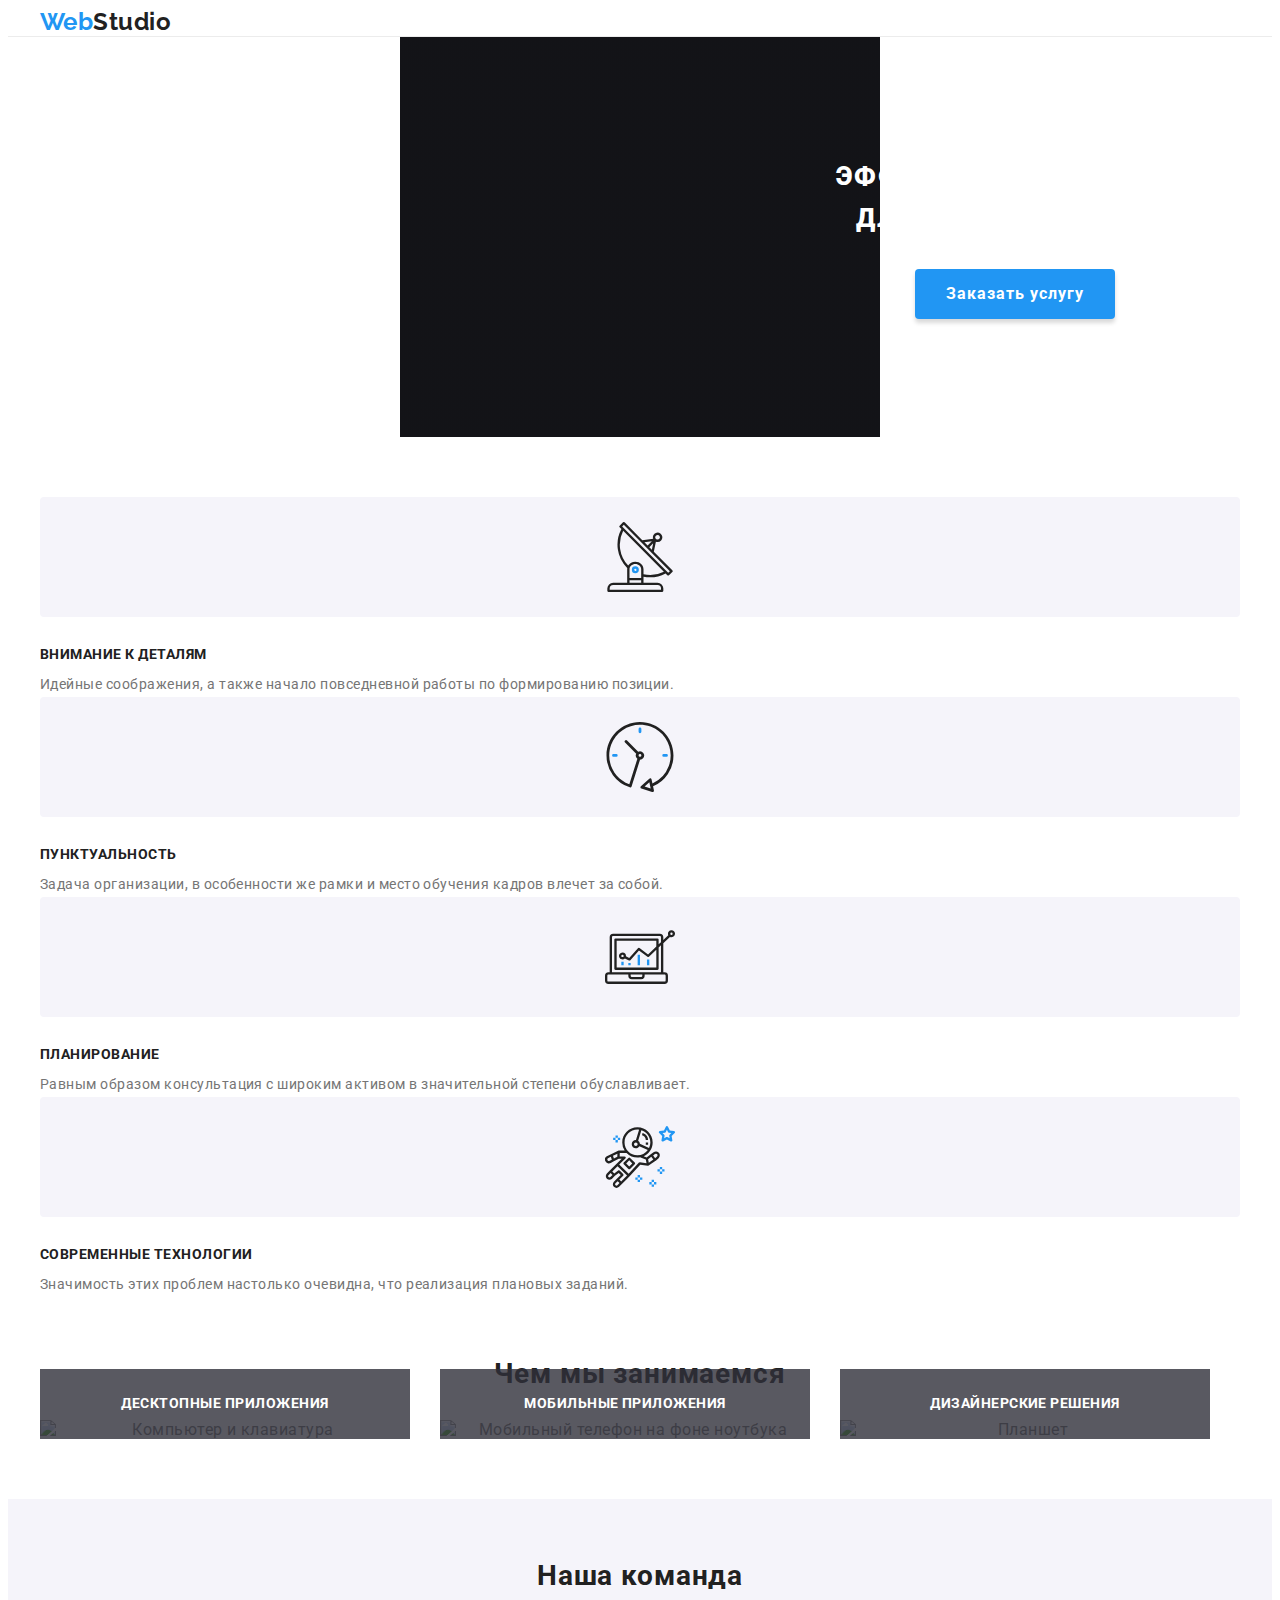
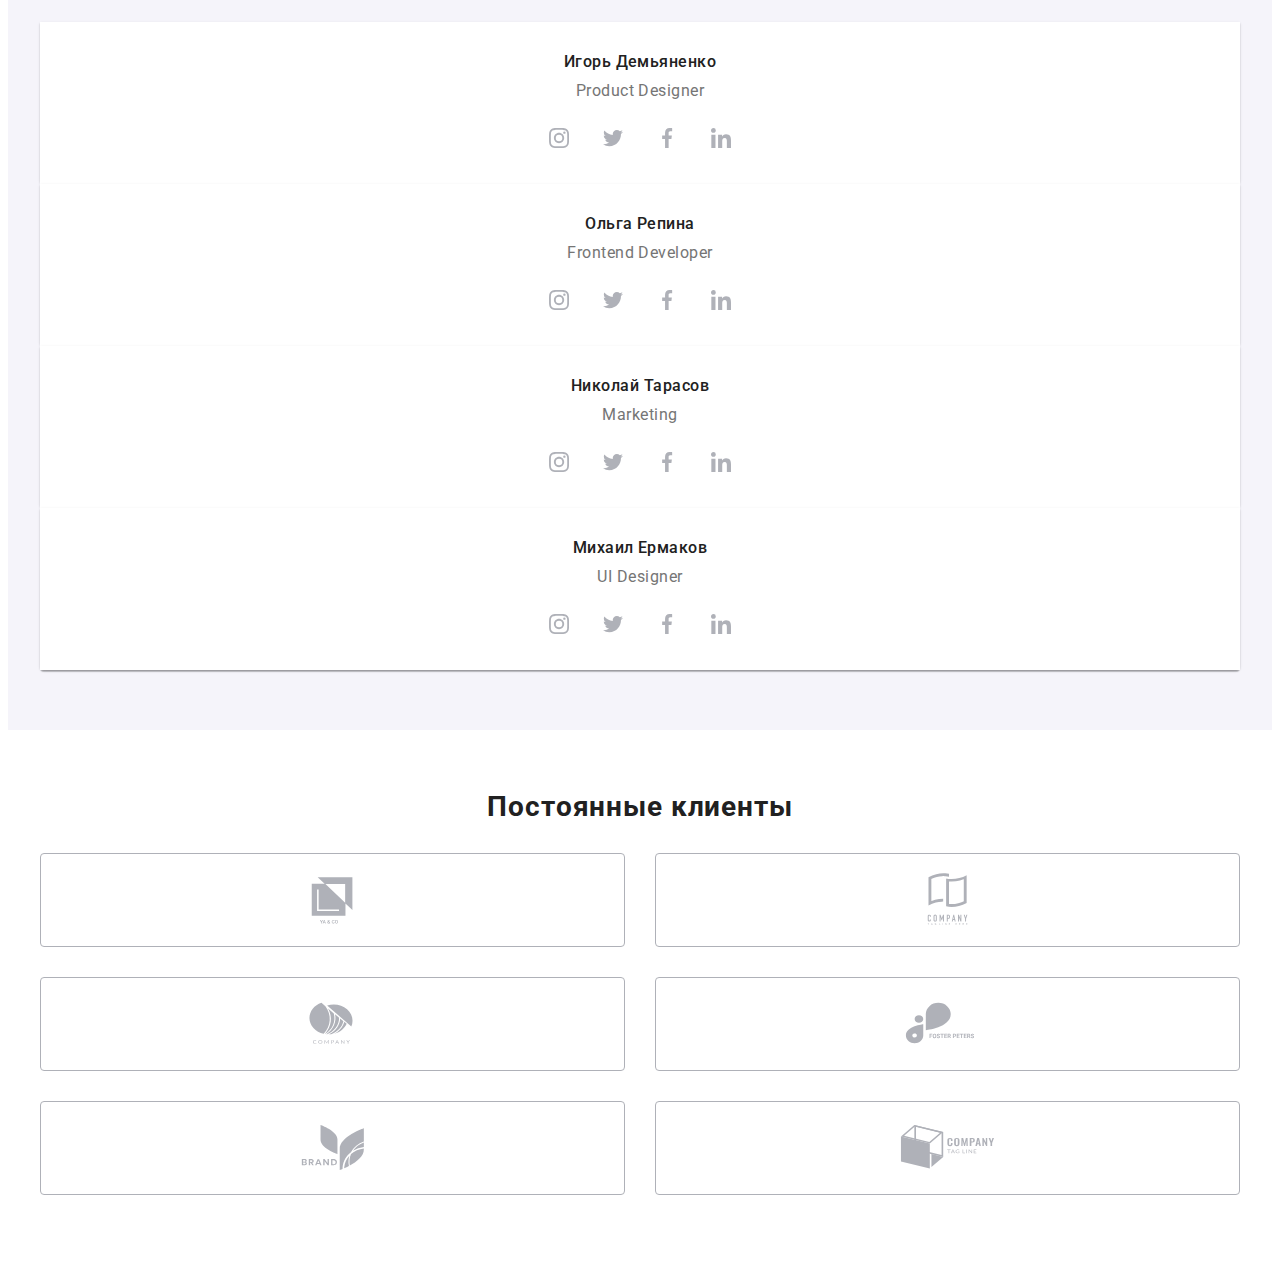
==== index.html @ e8c9af19 "стилизирует секцию клиенты для мобилки" ====
<!DOCTYPE html>
<html lang="ru">
<head>
    <meta charset="UTF-8">
    <meta http-equiv="X-UA-Compatible" content="IE=edge">
    <meta name="viewport" content="width=device-width, initial-scale=1.0">
    <link rel="preconnect" href="https://fonts.googleapis.com">
    <link rel="preconnect" href="https://fonts.gstatic.com" crossorigin>
    <link href="https://fonts.googleapis.com/css2?family=Raleway:wght@700&family=Roboto:wght@400;500;700;900&display=swap"
        rel="stylesheet">
    <link rel="stylesheet" href="https://cdnjs.cloudflare.com/ajax/libs/modern-normalize/1.1.0/modern-normalize.min.css"
    integrity="sha512-wpPYUAdjBVSE4KJnH1VR1HeZfpl1ub8YT/NKx4PuQ5NmX2tKuGu6U/JRp5y+Y8XG2tV+wKQpNHVUX03MfMFn9Q=="
    crossorigin="anonymous" referrerpolicy="no-referrer" />
    <link rel="stylesheet" href="./css/main.min.css">
    <title>Web Studio</title>
</head>
<body>
    <!-- Header -->
    <header class="page-header">
        <div class="container page-header__container"> 
            <a class="logo" href="./index.html"><span class="logo__first-word">Web</span>Studio</a>
            <nav class="nav">
                <ul class="nav__list">
                    <li class="nav__item"><a class="nav__link nav__link--current" href="./index.html">Студия</a></li>
                    <li class="nav__item"><a class="nav__link" href="./portfolio.html">Портфолио</a></li>
                    <li class="nav__item"><a class="nav__link" href="">Контакты</a></li>
                </ul>
            </nav>
            <ul class="head-contacts">
                <li class="head-contacts__item"><a class="head-contacts__link" href="mailto:info@devstudio.com">
                    <svg class="head-contacts__icon" width="16" height="12">
                        <use href="./images/icons.svg#icon-envelope"></use>
                    </svg>
                    <span>info@devstudio.com</span></a></li>
                <li class="head-contacts__item"><a class="head-contacts__link" href="tel:+380961111111">
                    <svg class="head-contacts__icon" width="10" height="16">
                        <use href="./images/icons.svg#icon-smartphone"></use>
                    </svg>
                    +38 096 111 11 11</a></li>
            </ul>
        </div>
    </header>
    <!-- Main -->
    <main>
        <!-- Hero section -->
        <section class="hero">
            <div class="container">
                <h1 class="site-title">Эффективные решения для вашего бизнеса</h1>
                <button class="button" type="button" data-modal-open>Заказать услугу</button>
            </div>
        </section>        
        <!-- Modal -->
        <div class="backdrop is-hidden" data-modal>
            <div class="modal">
                <button type="button" class="close-button" data-modal-close>
                    <svg class="close-icon" width="18" height="18">
                        <use href="./images/icons.svg#icon-close"></use>
                    </svg>
                </button>
                <form name="contact-us-form" class="contact-form">
                    <p class="contact-form__call">
                        Оставьте свои данные, мы вам перезвоним
                    </p>
                    <label class="contact-form__field">
                        <span class="contact-form__label">Имя</span>
                        <input class="contact-form__input" type="text" name="name">
                        <svg class="contact-form__icon" width="18" height="18">
                            <use href="./images/icons.svg#icon-person"></use>
                        </svg>
                    </label>
                    <label class="contact-form__field">
                        <span class="contact-form__label">Телефон</span>
                        <input class="contact-form__input" type="tel" name="phone">
                        <svg class="contact-form__icon" width="18" height="18">
                            <use href="./images/icons.svg#icon-phone"></use>
                        </svg>
                    </label>
                    <label class="contact-form__field">
                        <span class="contact-form__label">Почта</span>
                        <input class="contact-form__input" type="email" name="email">
                        <svg class="contact-form__icon" width="18" height="18">
                            <use href="./images/icons.svg#icon-email"></use>
                        </svg>
                    </label>
                    <label class="contact-form__field">
                        <span class="contact-form__label">Комментарий</span>
                        <textarea class="contact-form__feedback" name="feedback" placeholder="Введите текст"></textarea>
                    </label>
                    <label class="contact-form__policy">
                        <input type="checkbox" name="policy" value="policy" class="contact-form__checkbox" />
                        Соглашаюсь с рассылкой и принимаю <a class="contact-form__agreement" href="">Условия договора</a>
                        <svg class="checkbox-icon" width="16px" height="15px">
                            <use href="./images/icons.svg#icon-check"></use>
                        </svg>
                    </label>
                    <button type="submit" class="button">
                        Отправить
                    </button>
                </form>
            </div>
        </div>
        <!-- Features section-->
        <section class="section">
            <div class="container">
                <ul class="features">
                    <li class="feature">
                        <div class="feature__thumb">
                            <svg width="70" height="70">
                                <use href="./images/icons.svg#icon-antenna"></use>
                            </svg>
                        </div>
                        <h3 class="feature__subtitle">Внимание к деталям</h3>
                        <p class="feature__desc">Идейные соображения, а также начало повседневной работы по формированию
                            позиции.</p>
                    </li>
                    <li class="feature">
                        <div class="feature__thumb">
                            <svg width="70" height="70">
                                <use href="./images/icons.svg#icon-clock"></use>
                            </svg>
                        </div>
                        <h3 class="feature__subtitle">Пунктуальность</h3>
                        <p class="feature__desc">Задача организации, в особенности же рамки и место обучения кадров влечет за
                            собой.</p>
                    </li>
                    <li class="feature">
                        <div class="feature__thumb">
                            <svg width="70" height="70">
                                <use href="./images/icons.svg#icon-diagram"></use>
                            </svg>
                        </div>
                        <h3 class="feature__subtitle">Планирование</h3>
                        <p class="feature__desc">Равным образом консультация с широким активом в значительной степени
                            обуславливает.</p>
                    </li>
                    <li class="feature">
                        <div class="feature__thumb">
                            <svg width="70" height="70">
                                <use href="./images/icons.svg#icon-astronaut"></use>
                            </svg>
                        </div>
                        <h3 class="feature__subtitle">Современные технологии</h3>
                        <p class="feature__desc">Значимость этих проблем настолько очевидна, что реализация плановых заданий.
                        </p>
                    </li>
                </ul>
            </div>
        </section>
        <!-- Services section -->
        <section class="section section--top-padding-no services__section">
            <div class="container">
                <h2 class="section__title">Чем мы занимаемся</h2>
                <ul class="services__list">
                    <li class="service">
                        <img class="service__img" src="./im1ages/computer.jpg" alt="Компьютер и клавиатура" width="370">
                        <p class="service__title">Десктопные приложения</p>
                    </li>
                    <li class="service">
                        <img class="service__img" src="./im1ages/phone.jpg" alt="Мобильный телефон на фоне ноутбука"
                            width="370">
                        <p class="service__title">Мобильные приложения</p>
                    </li>
                    <li class="service">
                        <img class="service__img" src="./im1ages/tablet.jpg" alt="Планшет" width="370">
                        <p class="service__title">Дизайнерские решения</p>
                    </li>
                </ul>
            </div>
        </section>
        <!-- Our team section -->
        <section class="section section--grey">
            <div class="container">
                <h2 class="section__title">Наша команда</h2>
                <ul class="members">
                    <li class="member">
                        <!-- <img src="./images/man-1.jpg" alt="Мужчина в коричневой рубашке" width="450"> -->
                        <div class="member__about">
                            <h3 class="member__name">Игорь Демьяненко</h3>
                            <p class="member__position">Product Designer</p>
                            <ul class="member__socials">
                                <li class="member__social">
                                    <a class="member__link" aria-label="instagram" href="">
                                        <svg class="member__icon-link" width="20" height="20">
                                            <use href="./images/icons.svg#icon-instagram"></use>
                                        </svg>
                                    </a>
                                </li>
                                <li class="member__social">
                                    <a class="member__link" aria-label="twitter" href="">
                                        <svg class="member__icon-link" width="20" height="20">
                                            <use href="./images/icons.svg#icon-twitter"></use>
                                        </svg>
                                    </a>
                                </li>
                                <li class="member__social">
                                    <a class="member__link" aria-label="facebook" href="">
                                        <svg class="member__icon-link" width="20" height="20">
                                            <use href="./images/icons.svg#icon-facebook"></use>
                                        </svg>
                                    </a>
                                </li>
                                <li class="member__social">
                                    <a class="member__link" aria-label="linkedin" href="">
                                        <svg class="member__icon-link" width="20" height="20">
                                            <use href="./images/icons.svg#icon-linkedin"></use>
                                        </svg>
                                    </a>
                                </li>
                            </ul>
                        </div>
                    </li>
                    <li class="member">
                        <!-- <img src="./images/woman.jpg" alt="Женщина в черном пиджаку" width="450"> -->
                        <div class="member__about">
                            <h3 class="member__name">Ольга Репина</h3>
                            <p class="member__position">Frontend Developer</p>
                            <ul class="member__socials">
                                <li class="member__social">
                                    <a class="member__link" aria-label="instagram" href="">
                                        <svg class="member__icon-link" width="20" height="20">
                                            <use href="./images/icons.svg#icon-instagram"></use>
                                        </svg>
                                    </a>
                                </li>
                                <li class="member__social">
                                    <a class="member__link" aria-label="twitter" href="">
                                        <svg class="member__icon-link" width="20" height="20">
                                            <use href="./images/icons.svg#icon-twitter"></use>
                                        </svg>
                                    </a>
                                </li>
                                <li class="member__social">
                                    <a class="member__link" aria-label="facebook" href="">
                                        <svg class="member__icon-link" width="20" height="20">
                                            <use href="./images/icons.svg#icon-facebook"></use>
                                        </svg>
                                    </a>
                                </li>
                                <li class="member__social">
                                    <a class="member__link" aria-label="linkedin" href="">
                                        <svg class="member__icon-link" width="20" height="20">
                                            <use href="./images/icons.svg#icon-linkedin"></use>
                                        </svg>
                                    </a>
                                </li>
                            </ul>
                        </div>
                    </li>
                    <li class="member">
                        <!-- <img src="./images/man-2.jpg" alt="Мужчина в белой рубашке" width="450"> -->
                        <div class="member__about">
                            <h3 class="member__name">Николай Тарасов</h3>
                            <p class="member__position">Marketing</p>
                            <ul class="member__socials">
                                <li class="member__social">
                                    <a class="member__link" aria-label="instagram" href="">
                                        <svg class="member__icon-link" width="20" height="20">
                                            <use href="./images/icons.svg#icon-instagram"></use>
                                        </svg>
                                    </a>
                                </li>
                                <li class="member__social">
                                    <a class="member__link" aria-label="twitter" href="">
                                        <svg class="member__icon-link" width="20" height="20">
                                            <use href="./images/icons.svg#icon-twitter"></use>
                                        </svg>
                                    </a>
                                </li>
                                <li class="member__social">
                                    <a class="member__link" aria-label="facebook" href="">
                                        <svg class="member__icon-link" width="20" height="20">
                                            <use href="./images/icons.svg#icon-facebook"></use>
                                        </svg>
                                    </a>
                                </li>
                                <li class="member__social">
                                    <a class="member__link" aria-label="linkedin" href="">
                                        <svg class="member__icon-link" width="20" height="20">
                                            <use href="./images/icons.svg#icon-linkedin"></use>
                                        </svg>
                                    </a>
                                </li>
                            </ul>
                        </div>
                    </li>
                    <li class="member">
                        <!-- <img src="./images/man-3.jpg" alt="Мужчина в черной футболке" width="450"> -->
                        <div class="member__about">
                            <h3 class="member__name">Михаил Ермаков</h3>
                            <p class="member__position">UI Designer</p>
                            <ul class="member__socials">
                                <li class="member__social">
                                    <a class="member__link" aria-label="instagram" href="">
                                        <svg class="member__icon-link" width="20" height="20">
                                            <use href="./images/icons.svg#icon-instagram"></use>
                                        </svg>
                                    </a>
                                </li>
                                <li class="member__social">
                                    <a class="member__link" aria-label="twitter" href="">
                                        <svg class="member__icon-link" width="20" height="20">
                                            <use href="./images/icons.svg#icon-twitter"></use>
                                        </svg>
                                    </a>
                                </li>
                                <li class="member__social">
                                    <a class="member__link" aria-label="facebook" href="">
                                        <svg class="member__icon-link" width="20" height="20">
                                            <use href="./images/icons.svg#icon-facebook"></use>
                                        </svg>
                                    </a>
                                </li>
                                <li class="member__social">
                                    <a class="member__link" aria-label="linkedin" href="">
                                        <svg class="member__icon-link" width="20" height="20">
                                            <use href="./images/icons.svg#icon-linkedin"></use>
                                        </svg>
                                    </a>
                                </li>
                            </ul>
                        </div>
                    </li>
                </ul>
            </div>
        </section>
        <!-- Clients section -->
        <section class="section">
            <div class="container">
                <h2 class="section__title">Постоянные клиенты</h2>
                <ul class="clients">
                    <li class="client">
                        <a class="client__link" href="" aria-label="company-YA & Go">
                            <svg class="client__icon" width="106" height="60">
                                <use href="./images/icons.svg#icon-Logo-0"></use>
                            </svg>
                        </a>
                    </li>
                    <li class="client">
                        <a class="client__link" href="" aria-label="company-Tagline here">
                            <svg class="client__icon" width="106" height="60">
                                <use href="./images/icons.svg#icon-Logo-1"></use>
                            </svg>
                        </a>
                    </li>
                    <li class="client">
                        <a class="client__link" href="" aria-label="company-Company">
                            <svg class="client__icon" width="106" height="60">
                                <use href="./images/icons.svg#icon-Logo-2"></use>
                            </svg>
                        </a>
                    </li>
                    <li class="client">
                        <a class="client__link" href="" aria-label="company-Foster-Peter">
                            <svg class="client__icon" width="106" height="60">
                                <use href="./images/icons.svg#icon-Logo-3"></use>
                            </svg>
                        </a>
                    </li>
                    <li class="client">
                        <a class="client__link" href="" aria-label="company-Brand">
                            <svg class="client__icon" width="106" height="60">
                                <use href="./images/icons.svg#icon-Logo-4"></use>
                            </svg>
                        </a>
                    </li>
                    <li class="client">
                        <a class="client__link" href="" aria-label="company-TAG LINE">
                            <svg class="client__icon" width="106" height="60">
                                <use href="./images/icons.svg#icon-Logo-5"></use>
                            </svg>
                        </a>
                    </li>
                </ul>
            </div>
        </section>
    </main>
      
    <script src="./js/modal.js"></script>
</body>
</html>
---- css/main.min.css ----
.nav__link,.head-contacts__link,.logo{text-decoration:none}.nav__item,.head-contacts__item,.feature,.service,.member,.member__socials,.clients{list-style-type:none}.nav__link,.head-contacts__link{position:relative;font-size:14px;line-height:1.14;letter-spacing:0.02em;font-weight:500;-webkit-transition:color 250ms cubic-bezier(0.4, 0, 0.2, 1);transition:color 250ms cubic-bezier(0.4, 0, 0.2, 1)}.nav__link:hover,.head-contacts__link:hover,.nav__link:focus,.head-contacts__link:focus{color:#2196f3}.button{cursor:pointer;border:none;border-radius:4px}.button{display:-webkit-inline-box;display:-ms-inline-flexbox;display:inline-flex;-webkit-box-align:center;-ms-flex-align:center;align-items:center;-webkit-box-pack:center;-ms-flex-pack:center;justify-content:center;padding:10px;min-width:200px;min-height:50px;font-family:inherit;font-weight:700;font-size:16px;line-height:1.87;letter-spacing:0.06em;color:#fff;background-color:#2196f3;-webkit-box-shadow:0px 4px 4px rgba(0,0,0,0.15);box-shadow:0px 4px 4px rgba(0,0,0,0.15);-webkit-transition:background-color 250ms cubic-bezier(0.4, 0, 0.2, 1);transition:background-color 250ms cubic-bezier(0.4, 0, 0.2, 1)}.button:hover,.button:focus{background-color:#188ce8}.contact-form__input,.contact-form__feedback{display:block;width:100%;border:1px solid rgba(33,33,33,0.2);border-radius:4px;color:#212121;-webkit-transition:border 250ms cubic-bezier(0.4, 0, 0.2, 1);transition:border 250ms cubic-bezier(0.4, 0, 0.2, 1);font-size:14px;line-height:1.14;letter-spacing:0.01em}.contact-form__input:focus,.contact-form__feedback:focus{border:1px solid #2196f3;outline:white}ul{margin:0;padding:0}h1,h2,h3,h4,h5,h6,p{margin:0}body{font-family:'Roboto', sans-serif;font-weight:400;letter-spacing:0.03em;color:#757575}.container{padding-left:15px;padding-right:15px;margin:0 auto}@media screen and (min-width: 480px){.container{width:480px}}@media screen and (min-width: 768px){.container{width:768px}}@media screen and (min-width: 1200px){.container{width:1200px}}.section{padding-top:60px;padding-bottom:60px}.section--top-padding-no{padding-top:0}.section--grey{background-color:#f5f4fa}.section__title{margin-bottom:30px;font-size:28px;line-height:1.18;text-align:center;letter-spacing:0.03em;color:#212121}.page-header{border-bottom:1px solid #ececec}.nav__link{color:#212121}.nav__link--current{color:#2196f3}.head-contacts__link{padding-top:32px;padding-bottom:32px;color:#757575}.nav__list,.head-contacts{display:none}.logo{display:inline-block;font-family:'Raleway', sans-serif;font-size:24px;line-height:1.17;font-weight:700;color:#212121}.logo__first-word{color:#2196f3}.hero{max-width:480px;margin-right:auto;margin-left:auto;padding-top:118px;padding-bottom:118px;text-align:center;background-image:-webkit-gradient(linear, left top, right top, from(rgba(47,48,58,0.4)), to(rgba(47,48,58,0.4))),url(../images/hero-background000000000000000000000000000000000000000.jpg);background-image:linear-gradient(to right, rgba(47,48,58,0.4), rgba(47,48,58,0.4)),url(../images/hero-background000000000000000000000000000000000000000.jpg);background-position:center;background-color:black}.site-title{max-width:360px;margin-left:auto;margin-right:auto;margin-bottom:30px;font-weight:900;font-size:26px;line-height:1.62;letter-spacing:0.06em;text-transform:uppercase;color:#fff}.backdrop{position:fixed;top:0;left:0;width:100%;height:100%;background-color:rgba(0,0,0,0.5);z-index:2;opacity:1;-webkit-transition:opacity 250ms cubic-bezier(0.4, 0, 0.2, 1);transition:opacity 250ms cubic-bezier(0.4, 0, 0.2, 1)}.backdrop.is-hidden{pointer-events:none;opacity:0}.backdrop.is-hidden .modal{-webkit-transform:translate(-50%, -50%) scale(1.1);transform:translate(-50%, -50%) scale(1.1);opacity:0}.modal{position:absolute;top:50%;left:50%;min-height:581px;width:528px;padding:40px 39px 40px 41px;border-radius:4px;text-align:center;background-color:#fff;-webkit-box-shadow:0px 1px 3px rgba(0,0,0,0.12),0px 1px 1px rgba(0,0,0,0.14),0px 2px 1px rgba(0,0,0,0.2);box-shadow:0px 1px 3px rgba(0,0,0,0.12),0px 1px 1px rgba(0,0,0,0.14),0px 2px 1px rgba(0,0,0,0.2);opacity:1;-webkit-transform:translate(-50%, -50%) scale(1);transform:translate(-50%, -50%) scale(1);-webkit-transition:opacity 250ms cubic-bezier(0.4, 0, 0.2, 1),-webkit-transform 250ms cubic-bezier(0.4, 0, 0.2, 1);transition:opacity 250ms cubic-bezier(0.4, 0, 0.2, 1),-webkit-transform 250ms cubic-bezier(0.4, 0, 0.2, 1);transition:transform 250ms cubic-bezier(0.4, 0, 0.2, 1),opacity 250ms cubic-bezier(0.4, 0, 0.2, 1);transition:transform 250ms cubic-bezier(0.4, 0, 0.2, 1),opacity 250ms cubic-bezier(0.4, 0, 0.2, 1),-webkit-transform 250ms cubic-bezier(0.4, 0, 0.2, 1)}.close-button{position:absolute;top:8px;right:8px;display:-webkit-inline-box;display:-ms-inline-flexbox;display:inline-flex;-webkit-box-align:center;-ms-flex-align:center;align-items:center;width:30px;height:30px;cursor:pointer;color:#000;background-color:#fff;border:1px solid rgba(0,0,0,0.1);border-radius:50%;-webkit-transition:color 250ms cubic-bezier(0.4, 0, 0.2, 1);transition:color 250ms cubic-bezier(0.4, 0, 0.2, 1)}.close-button:focus,.close-button:hover{color:#2196f3}.close-icon{fill:currentColor}.contact-form__call{margin-bottom:30px;font-weight:700;font-size:20px;line-height:1.15;color:#212121}.contact-form__field{position:relative;display:block}.contact-form__field:not(:last-child){margin-bottom:28px}.contact-form__label{position:absolute;top:-4px;left:0;-webkit-transform:translateY(-100%);transform:translateY(-100%);font-size:12px;line-height:1.14;letter-spacing:0.01em;color:#757575}.contact-form__input{padding:12px 42px}.contact-form__input:focus+.contact-form__icon{fill:#2196f3}.contact-form__icon{position:absolute;top:50%;left:12px;-webkit-transform:translateY(-50%);transform:translateY(-50%);-webkit-transition:fill 250ms cubic-bezier(0.4, 0, 0.2, 1);transition:fill 250ms cubic-bezier(0.4, 0, 0.2, 1)}.contact-form__feedback{height:120px;margin-top:4px;padding:12px 16px;resize:none;color:#212121}.contact-form__feedback::-webkit-input-placeholder{font-size:14px;line-height:1.14;letter-spacing:0.01em;color:rgba(117,117,117,0.5)}.contact-form__feedback:-ms-input-placeholder{font-size:14px;line-height:1.14;letter-spacing:0.01em;color:rgba(117,117,117,0.5)}.contact-form__feedback::-ms-input-placeholder{font-size:14px;line-height:1.14;letter-spacing:0.01em;color:rgba(117,117,117,0.5)}.contact-form__feedback::placeholder{font-size:14px;line-height:1.14;letter-spacing:0.01em;color:rgba(117,117,117,0.5)}.contact-form__policy{position:relative;display:block;margin-bottom:30px;font-size:14px;line-height:1.71;color:#757575}.contact-form__checkbox{-webkit-appearance:none;-moz-appearance:none;appearance:none}.contact-form__checkbox:checked ~ .checkbox-icon{background-color:#2196f3;border:none}.contact-form__agreement{color:#2196f3}.checkbox-icon{position:absolute;top:50%;left:0;-webkit-transform:translateY(-50%);transform:translateY(-50%);border:2px solid #212121;border-radius:2px}.backdrop,.modal{display:none}@media screen and (max-width: 767px){.feature:not(:last-child){margin-bottom:30px}}.feature__thumb{display:-webkit-box;display:-ms-flexbox;display:flex;-webkit-box-align:center;-ms-flex-align:center;align-items:center;-webkit-box-pack:center;-ms-flex-pack:center;justify-content:center;width:100%;height:120px;border-radius:4px;margin-bottom:30px;background-color:#f5f4fa}.feature__subtitle{margin-bottom:10px;font-size:14px;line-height:1.14;text-transform:uppercase;color:#212121}@media screen and (max-width: 767px){.feature__subtitle{text-align:center}}.feature__desc{font-size:14px;line-height:1.71}.services__list{display:-webkit-box;display:-ms-flexbox;display:flex}.service{position:relative;text-align:center;z-index:1}.service:not(:nth-child(3n)){margin-right:30px}.service__img{display:block}.service__title{position:absolute;left:0;bottom:0;width:100%;padding-top:27px;padding-bottom:27px;overflow:hidden;font-weight:700;font-size:14px;line-height:1.14;text-transform:uppercase;color:#fff;background-color:rgba(47,48,58,0.8)}@media screen and (max-width: 1199px){.services__section{display:none}}.member{-webkit-box-shadow:0px 1px 3px rgba(0,0,0,0.12),0px 1px 1px rgba(0,0,0,0.14),0px 2px 1px rgba(0,0,0,0.2);box-shadow:0px 1px 3px rgba(0,0,0,0.12),0px 1px 1px rgba(0,0,0,0.14),0px 2px 1px rgba(0,0,0,0.2);border-radius:0px 0px 4px 4px}.member__about{padding:30px 0px 24px 0px;text-align:center;background-color:#fff}.member__name{font-weight:500;font-size:16px;line-height:1.19;color:#212121}.member__position{margin-top:10px;font-size:16px;line-height:1.19}.member__socials{display:-webkit-inline-box;display:-ms-inline-flexbox;display:inline-flex;margin-top:16px}.member__social:not(:last-child){margin-right:10px}.member__link{display:-webkit-box;display:-ms-flexbox;display:flex;-webkit-box-align:center;-ms-flex-align:center;align-items:center;-webkit-box-pack:center;-ms-flex-pack:center;justify-content:center;width:44px;height:44px;border-radius:50%;color:#afb1b8;-webkit-transition:color 250ms cubic-bezier(0.4, 0, 0.2, 1),background-color 250ms cubic-bezier(0.4, 0, 0.2, 1);transition:color 250ms cubic-bezier(0.4, 0, 0.2, 1),background-color 250ms cubic-bezier(0.4, 0, 0.2, 1)}.member__link:hover,.member__link:focus{color:#fff;background-color:#2196f3}.member__icon-link{fill:currentColor}.clients{display:-webkit-box;display:-ms-flexbox;display:flex;-ms-flex-wrap:wrap;flex-wrap:wrap;margin:-15px}.client{-ms-flex-preferred-size:calc((100% - 2 * 30px) / 2);flex-basis:calc((100% - 2 * 30px) / 2);margin:15px}.client__link{display:-webkit-box;display:-ms-flexbox;display:flex;-webkit-box-align:center;-ms-flex-align:center;align-items:center;-webkit-box-pack:center;-ms-flex-pack:center;justify-content:center;height:92px;border:1px solid #afb1b8;border-radius:4px;color:#afb1b8;-webkit-transition:color 250ms cubic-bezier(0.4, 0, 0.2, 1),border 250ms cubic-bezier(0.4, 0, 0.2, 1);transition:color 250ms cubic-bezier(0.4, 0, 0.2, 1),border 250ms cubic-bezier(0.4, 0, 0.2, 1)}.client__link:hover,.client__link:focus{border:1px solid #2196f3;color:#2196f3}.client__icon{fill:currentColor}
/*# sourceMappingURL=main.min.css.map */
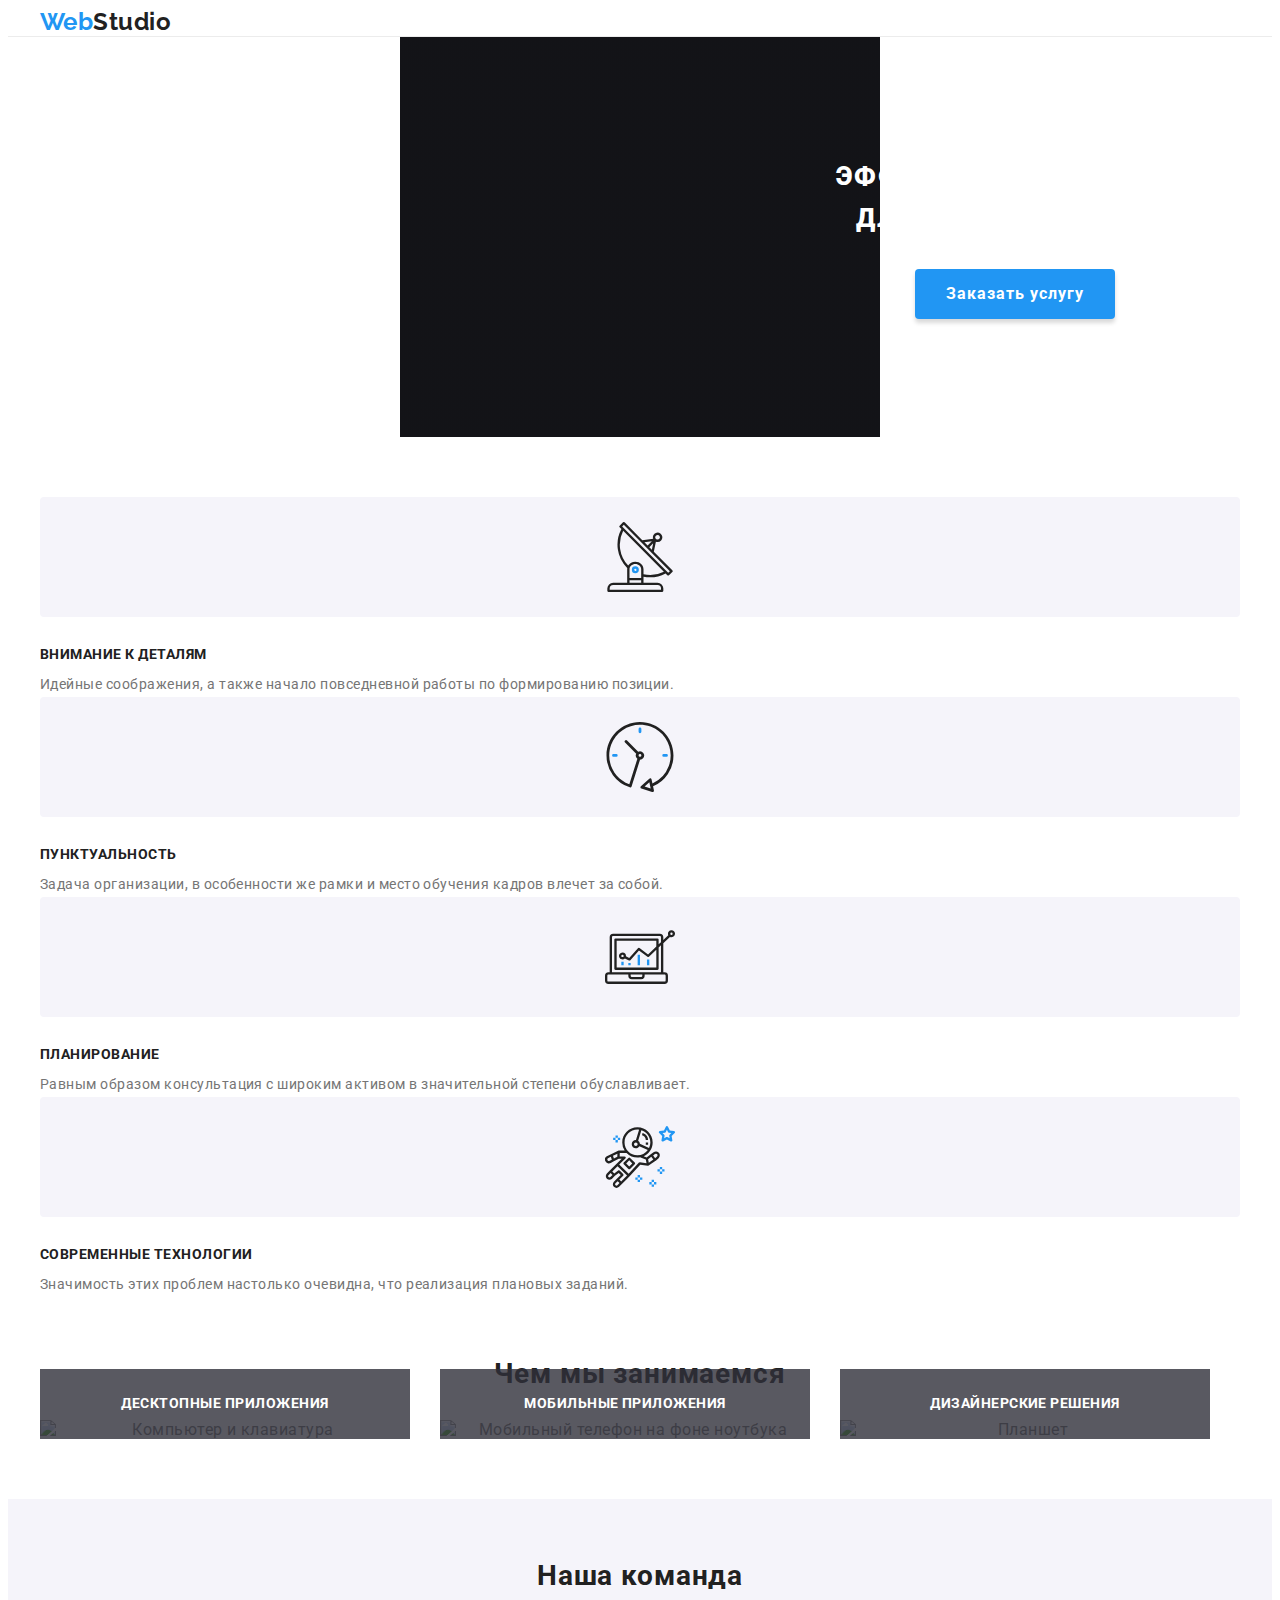
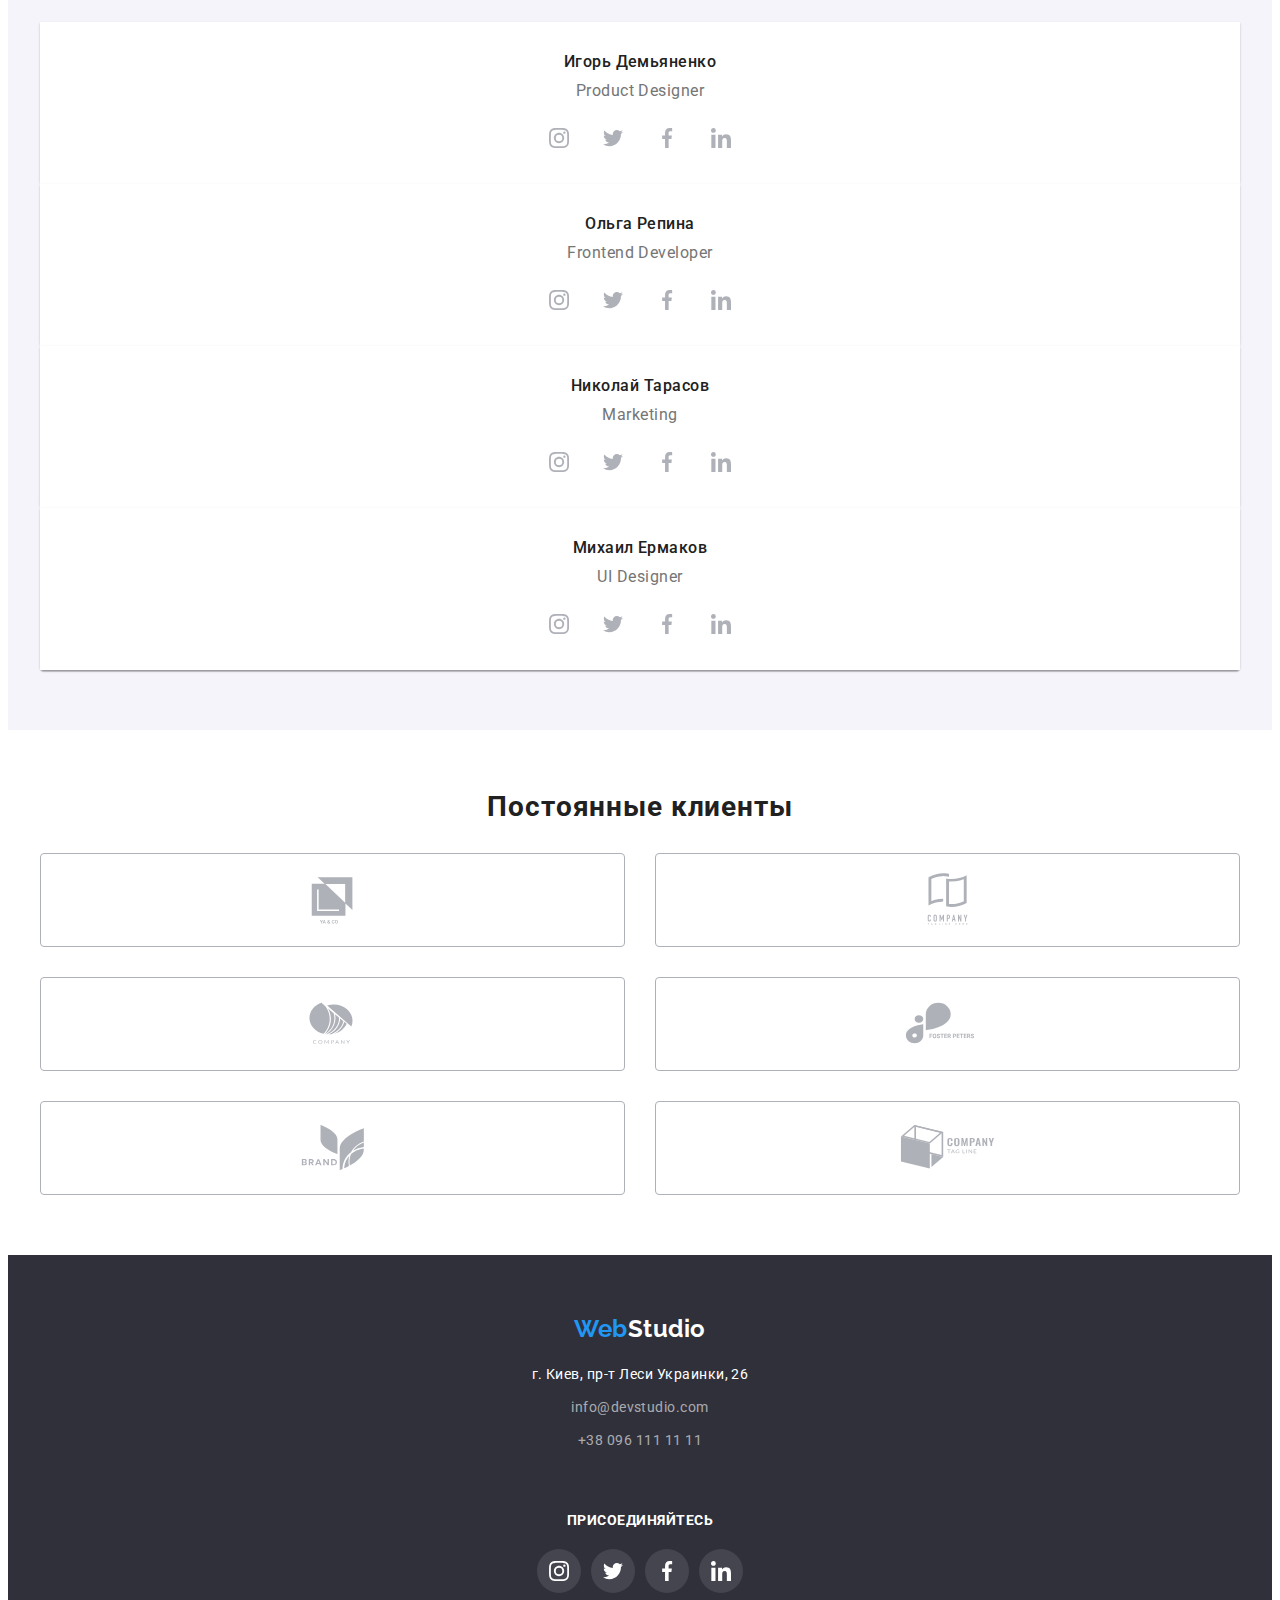
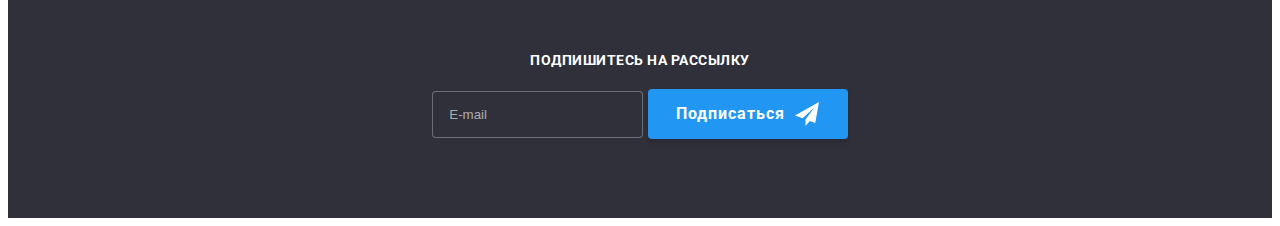
==== commit 00acb099: "добавляет футер в мобилку" ====
--- a/index.html
+++ b/index.html
@@ -374,7 +374,72 @@
             </div>
         </section>
     </main>
-      
+        <!-- Footer -->
+        <footer class="footer section">
+            <div class="container footer__container">
+                <div class="footer__box">
+                    <a class="logo footer__logo link" href="./index.html"><span class="logo__first-word">Web</span>Studio</a>
+                    <address>
+                        <ul class="foot-contacts">
+                            <li class="foot-contacts__item"><a class="foot-contacts__link foot-contacts__link--light-color"
+                                    href="https://goo.gl/maps/nCjtymXbm6rQkcYK9">г. Киев, пр-т Леси Украинки, 26</a></li>
+                            <li class="foot-contacts__item"><a class="foot-contacts__link"
+                                    href="mailto:info@devstudio.com">info@devstudio.com</a>
+                            </li>
+                            <li class="foot-contacts__item"><a class="foot-contacts__link" href="tel:+380961111111">+38 096 111
+                                    11 11</a></li>
+                        </ul>
+                    </address>
+                </div>
+                <div class="footer__box">
+                    <p class="footer-socials__call">присоединяйтесь</p>
+                    <ul class="footer-socials__list">
+                        <li class="footer-socials__item">
+                            <a class="footer-socials__link" href="" aria-label="instagram">
+                                <svg class="footer-socials__icon" width="20" height="20">
+                                    <use href="./images/icons.svg#icon-instagram"></use>
+                                </svg>
+                            </a>
+                        </li>
+                        <li class="footer-socials__item">
+                            <a class="footer-socials__link" href="" aria-label="twitter">
+                                <svg class="footer-socials__icon" width="20" height="20">
+                                    <use href="./images/icons.svg#icon-twitter"></use>
+                                </svg>
+                            </a>
+                        </li>
+                        <li class="footer-socials__item">
+                            <a class="footer-socials__link" href="" aria-label="facebook">
+                                <svg class="footer-socials__icon" width="20" height="20">
+                                    <use href="./images/icons.svg#icon-facebook"></use>
+                                </svg>
+                            </a>
+                        </li>
+                        <li class="footer-socials__item">
+                            <a class="footer-socials__link" href="" aria-label="linkedin">
+                                <svg class="footer-socials__icon" width="20" height="20">
+                                    <use href="./images/icons.svg#icon-linkedin"></use>
+                                </svg>
+                            </a>
+                        </li>
+                    </ul>
+                </div>
+                <div class="footer__box">
+                    <form name="signup-form">
+                        <p class="signup__call">Подпишитесь на рассылку</p>
+                        <label>
+                            <input type="email" name="email" class="signup__input" placeholder="E-mail" />
+                        </label>
+                        <button type="submit" class="button">
+                            <span>Подписаться</span>
+                            <svg class="signup__icon" width="24" height="24">
+                                <use href="./images/icons.svg#icon-send"></use>
+                            </svg>
+                        </button>
+                    </form>
+                </div>
+            </div>
+        </footer>
     <script src="./js/modal.js"></script>
 </body>
 </html>--- a/css/main.min.css
+++ b/css/main.min.css
@@ -1,2 +1,2 @@
-.nav__link,.head-contacts__link,.logo{text-decoration:none}.nav__item,.head-contacts__item,.feature,.service,.member,.member__socials,.clients{list-style-type:none}.nav__link,.head-contacts__link{position:relative;font-size:14px;line-height:1.14;letter-spacing:0.02em;font-weight:500;-webkit-transition:color 250ms cubic-bezier(0.4, 0, 0.2, 1);transition:color 250ms cubic-bezier(0.4, 0, 0.2, 1)}.nav__link:hover,.head-contacts__link:hover,.nav__link:focus,.head-contacts__link:focus{color:#2196f3}.button{cursor:pointer;border:none;border-radius:4px}.button{display:-webkit-inline-box;display:-ms-inline-flexbox;display:inline-flex;-webkit-box-align:center;-ms-flex-align:center;align-items:center;-webkit-box-pack:center;-ms-flex-pack:center;justify-content:center;padding:10px;min-width:200px;min-height:50px;font-family:inherit;font-weight:700;font-size:16px;line-height:1.87;letter-spacing:0.06em;color:#fff;background-color:#2196f3;-webkit-box-shadow:0px 4px 4px rgba(0,0,0,0.15);box-shadow:0px 4px 4px rgba(0,0,0,0.15);-webkit-transition:background-color 250ms cubic-bezier(0.4, 0, 0.2, 1);transition:background-color 250ms cubic-bezier(0.4, 0, 0.2, 1)}.button:hover,.button:focus{background-color:#188ce8}.contact-form__input,.contact-form__feedback{display:block;width:100%;border:1px solid rgba(33,33,33,0.2);border-radius:4px;color:#212121;-webkit-transition:border 250ms cubic-bezier(0.4, 0, 0.2, 1);transition:border 250ms cubic-bezier(0.4, 0, 0.2, 1);font-size:14px;line-height:1.14;letter-spacing:0.01em}.contact-form__input:focus,.contact-form__feedback:focus{border:1px solid #2196f3;outline:white}ul{margin:0;padding:0}h1,h2,h3,h4,h5,h6,p{margin:0}body{font-family:'Roboto', sans-serif;font-weight:400;letter-spacing:0.03em;color:#757575}.container{padding-left:15px;padding-right:15px;margin:0 auto}@media screen and (min-width: 480px){.container{width:480px}}@media screen and (min-width: 768px){.container{width:768px}}@media screen and (min-width: 1200px){.container{width:1200px}}.section{padding-top:60px;padding-bottom:60px}.section--top-padding-no{padding-top:0}.section--grey{background-color:#f5f4fa}.section__title{margin-bottom:30px;font-size:28px;line-height:1.18;text-align:center;letter-spacing:0.03em;color:#212121}.page-header{border-bottom:1px solid #ececec}.nav__link{color:#212121}.nav__link--current{color:#2196f3}.head-contacts__link{padding-top:32px;padding-bottom:32px;color:#757575}.nav__list,.head-contacts{display:none}.logo{display:inline-block;font-family:'Raleway', sans-serif;font-size:24px;line-height:1.17;font-weight:700;color:#212121}.logo__first-word{color:#2196f3}.hero{max-width:480px;margin-right:auto;margin-left:auto;padding-top:118px;padding-bottom:118px;text-align:center;background-image:-webkit-gradient(linear, left top, right top, from(rgba(47,48,58,0.4)), to(rgba(47,48,58,0.4))),url(../images/hero-background000000000000000000000000000000000000000.jpg);background-image:linear-gradient(to right, rgba(47,48,58,0.4), rgba(47,48,58,0.4)),url(../images/hero-background000000000000000000000000000000000000000.jpg);background-position:center;background-color:black}.site-title{max-width:360px;margin-left:auto;margin-right:auto;margin-bottom:30px;font-weight:900;font-size:26px;line-height:1.62;letter-spacing:0.06em;text-transform:uppercase;color:#fff}.backdrop{position:fixed;top:0;left:0;width:100%;height:100%;background-color:rgba(0,0,0,0.5);z-index:2;opacity:1;-webkit-transition:opacity 250ms cubic-bezier(0.4, 0, 0.2, 1);transition:opacity 250ms cubic-bezier(0.4, 0, 0.2, 1)}.backdrop.is-hidden{pointer-events:none;opacity:0}.backdrop.is-hidden .modal{-webkit-transform:translate(-50%, -50%) scale(1.1);transform:translate(-50%, -50%) scale(1.1);opacity:0}.modal{position:absolute;top:50%;left:50%;min-height:581px;width:528px;padding:40px 39px 40px 41px;border-radius:4px;text-align:center;background-color:#fff;-webkit-box-shadow:0px 1px 3px rgba(0,0,0,0.12),0px 1px 1px rgba(0,0,0,0.14),0px 2px 1px rgba(0,0,0,0.2);box-shadow:0px 1px 3px rgba(0,0,0,0.12),0px 1px 1px rgba(0,0,0,0.14),0px 2px 1px rgba(0,0,0,0.2);opacity:1;-webkit-transform:translate(-50%, -50%) scale(1);transform:translate(-50%, -50%) scale(1);-webkit-transition:opacity 250ms cubic-bezier(0.4, 0, 0.2, 1),-webkit-transform 250ms cubic-bezier(0.4, 0, 0.2, 1);transition:opacity 250ms cubic-bezier(0.4, 0, 0.2, 1),-webkit-transform 250ms cubic-bezier(0.4, 0, 0.2, 1);transition:transform 250ms cubic-bezier(0.4, 0, 0.2, 1),opacity 250ms cubic-bezier(0.4, 0, 0.2, 1);transition:transform 250ms cubic-bezier(0.4, 0, 0.2, 1),opacity 250ms cubic-bezier(0.4, 0, 0.2, 1),-webkit-transform 250ms cubic-bezier(0.4, 0, 0.2, 1)}.close-button{position:absolute;top:8px;right:8px;display:-webkit-inline-box;display:-ms-inline-flexbox;display:inline-flex;-webkit-box-align:center;-ms-flex-align:center;align-items:center;width:30px;height:30px;cursor:pointer;color:#000;background-color:#fff;border:1px solid rgba(0,0,0,0.1);border-radius:50%;-webkit-transition:color 250ms cubic-bezier(0.4, 0, 0.2, 1);transition:color 250ms cubic-bezier(0.4, 0, 0.2, 1)}.close-button:focus,.close-button:hover{color:#2196f3}.close-icon{fill:currentColor}.contact-form__call{margin-bottom:30px;font-weight:700;font-size:20px;line-height:1.15;color:#212121}.contact-form__field{position:relative;display:block}.contact-form__field:not(:last-child){margin-bottom:28px}.contact-form__label{position:absolute;top:-4px;left:0;-webkit-transform:translateY(-100%);transform:translateY(-100%);font-size:12px;line-height:1.14;letter-spacing:0.01em;color:#757575}.contact-form__input{padding:12px 42px}.contact-form__input:focus+.contact-form__icon{fill:#2196f3}.contact-form__icon{position:absolute;top:50%;left:12px;-webkit-transform:translateY(-50%);transform:translateY(-50%);-webkit-transition:fill 250ms cubic-bezier(0.4, 0, 0.2, 1);transition:fill 250ms cubic-bezier(0.4, 0, 0.2, 1)}.contact-form__feedback{height:120px;margin-top:4px;padding:12px 16px;resize:none;color:#212121}.contact-form__feedback::-webkit-input-placeholder{font-size:14px;line-height:1.14;letter-spacing:0.01em;color:rgba(117,117,117,0.5)}.contact-form__feedback:-ms-input-placeholder{font-size:14px;line-height:1.14;letter-spacing:0.01em;color:rgba(117,117,117,0.5)}.contact-form__feedback::-ms-input-placeholder{font-size:14px;line-height:1.14;letter-spacing:0.01em;color:rgba(117,117,117,0.5)}.contact-form__feedback::placeholder{font-size:14px;line-height:1.14;letter-spacing:0.01em;color:rgba(117,117,117,0.5)}.contact-form__policy{position:relative;display:block;margin-bottom:30px;font-size:14px;line-height:1.71;color:#757575}.contact-form__checkbox{-webkit-appearance:none;-moz-appearance:none;appearance:none}.contact-form__checkbox:checked ~ .checkbox-icon{background-color:#2196f3;border:none}.contact-form__agreement{color:#2196f3}.checkbox-icon{position:absolute;top:50%;left:0;-webkit-transform:translateY(-50%);transform:translateY(-50%);border:2px solid #212121;border-radius:2px}.backdrop,.modal{display:none}@media screen and (max-width: 767px){.feature:not(:last-child){margin-bottom:30px}}.feature__thumb{display:-webkit-box;display:-ms-flexbox;display:flex;-webkit-box-align:center;-ms-flex-align:center;align-items:center;-webkit-box-pack:center;-ms-flex-pack:center;justify-content:center;width:100%;height:120px;border-radius:4px;margin-bottom:30px;background-color:#f5f4fa}.feature__subtitle{margin-bottom:10px;font-size:14px;line-height:1.14;text-transform:uppercase;color:#212121}@media screen and (max-width: 767px){.feature__subtitle{text-align:center}}.feature__desc{font-size:14px;line-height:1.71}.services__list{display:-webkit-box;display:-ms-flexbox;display:flex}.service{position:relative;text-align:center;z-index:1}.service:not(:nth-child(3n)){margin-right:30px}.service__img{display:block}.service__title{position:absolute;left:0;bottom:0;width:100%;padding-top:27px;padding-bottom:27px;overflow:hidden;font-weight:700;font-size:14px;line-height:1.14;text-transform:uppercase;color:#fff;background-color:rgba(47,48,58,0.8)}@media screen and (max-width: 1199px){.services__section{display:none}}.member{-webkit-box-shadow:0px 1px 3px rgba(0,0,0,0.12),0px 1px 1px rgba(0,0,0,0.14),0px 2px 1px rgba(0,0,0,0.2);box-shadow:0px 1px 3px rgba(0,0,0,0.12),0px 1px 1px rgba(0,0,0,0.14),0px 2px 1px rgba(0,0,0,0.2);border-radius:0px 0px 4px 4px}.member__about{padding:30px 0px 24px 0px;text-align:center;background-color:#fff}.member__name{font-weight:500;font-size:16px;line-height:1.19;color:#212121}.member__position{margin-top:10px;font-size:16px;line-height:1.19}.member__socials{display:-webkit-inline-box;display:-ms-inline-flexbox;display:inline-flex;margin-top:16px}.member__social:not(:last-child){margin-right:10px}.member__link{display:-webkit-box;display:-ms-flexbox;display:flex;-webkit-box-align:center;-ms-flex-align:center;align-items:center;-webkit-box-pack:center;-ms-flex-pack:center;justify-content:center;width:44px;height:44px;border-radius:50%;color:#afb1b8;-webkit-transition:color 250ms cubic-bezier(0.4, 0, 0.2, 1),background-color 250ms cubic-bezier(0.4, 0, 0.2, 1);transition:color 250ms cubic-bezier(0.4, 0, 0.2, 1),background-color 250ms cubic-bezier(0.4, 0, 0.2, 1)}.member__link:hover,.member__link:focus{color:#fff;background-color:#2196f3}.member__icon-link{fill:currentColor}.clients{display:-webkit-box;display:-ms-flexbox;display:flex;-ms-flex-wrap:wrap;flex-wrap:wrap;margin:-15px}.client{-ms-flex-preferred-size:calc((100% - 2 * 30px) / 2);flex-basis:calc((100% - 2 * 30px) / 2);margin:15px}.client__link{display:-webkit-box;display:-ms-flexbox;display:flex;-webkit-box-align:center;-ms-flex-align:center;align-items:center;-webkit-box-pack:center;-ms-flex-pack:center;justify-content:center;height:92px;border:1px solid #afb1b8;border-radius:4px;color:#afb1b8;-webkit-transition:color 250ms cubic-bezier(0.4, 0, 0.2, 1),border 250ms cubic-bezier(0.4, 0, 0.2, 1);transition:color 250ms cubic-bezier(0.4, 0, 0.2, 1),border 250ms cubic-bezier(0.4, 0, 0.2, 1)}.client__link:hover,.client__link:focus{border:1px solid #2196f3;color:#2196f3}.client__icon{fill:currentColor}
+.nav__link,.head-contacts__link,.logo,.foot-contacts__link{text-decoration:none}.nav__item,.head-contacts__item,.feature,.service,.member,.member__socials,.clients,.foot-contacts__item,.footer-socials__item{list-style-type:none}.nav__link,.head-contacts__link{position:relative;font-size:14px;line-height:1.14;letter-spacing:0.02em;font-weight:500;-webkit-transition:color 250ms cubic-bezier(0.4, 0, 0.2, 1);transition:color 250ms cubic-bezier(0.4, 0, 0.2, 1)}.nav__link:hover,.head-contacts__link:hover,.nav__link:focus,.head-contacts__link:focus{color:#2196f3}.button{cursor:pointer;border:none;border-radius:4px}.button{display:-webkit-inline-box;display:-ms-inline-flexbox;display:inline-flex;-webkit-box-align:center;-ms-flex-align:center;align-items:center;-webkit-box-pack:center;-ms-flex-pack:center;justify-content:center;padding:10px;min-width:200px;min-height:50px;font-family:inherit;font-weight:700;font-size:16px;line-height:1.87;letter-spacing:0.06em;color:#fff;background-color:#2196f3;-webkit-box-shadow:0px 4px 4px rgba(0,0,0,0.15);box-shadow:0px 4px 4px rgba(0,0,0,0.15);-webkit-transition:background-color 250ms cubic-bezier(0.4, 0, 0.2, 1);transition:background-color 250ms cubic-bezier(0.4, 0, 0.2, 1)}.button:hover,.button:focus{background-color:#188ce8}.contact-form__input,.contact-form__feedback{display:block;width:100%;border:1px solid rgba(33,33,33,0.2);border-radius:4px;color:#212121;-webkit-transition:border 250ms cubic-bezier(0.4, 0, 0.2, 1);transition:border 250ms cubic-bezier(0.4, 0, 0.2, 1);font-size:14px;line-height:1.14;letter-spacing:0.01em}.contact-form__input:focus,.contact-form__feedback:focus{border:1px solid #2196f3;outline:white}ul{margin:0;padding:0}h1,h2,h3,h4,h5,h6,p{margin:0}body{font-family:'Roboto', sans-serif;font-weight:400;letter-spacing:0.03em;color:#757575}.container{padding-left:15px;padding-right:15px;margin:0 auto}@media screen and (min-width: 480px){.container{width:480px}}@media screen and (min-width: 768px){.container{width:768px}}@media screen and (min-width: 1200px){.container{width:1200px}}.section{padding-top:60px;padding-bottom:60px}.section--top-padding-no{padding-top:0}.section--grey{background-color:#f5f4fa}.section__title{margin-bottom:30px;font-size:28px;line-height:1.18;text-align:center;letter-spacing:0.03em;color:#212121}.page-header{border-bottom:1px solid #ececec}.nav__link{color:#212121}.nav__link--current{color:#2196f3}.head-contacts__link{padding-top:32px;padding-bottom:32px;color:#757575}.nav__list,.head-contacts{display:none}.logo{display:inline-block;font-family:'Raleway', sans-serif;font-size:24px;line-height:1.17;font-weight:700;color:#212121}.logo__first-word{color:#2196f3}.hero{max-width:480px;margin-right:auto;margin-left:auto;padding-top:118px;padding-bottom:118px;text-align:center;background-image:-webkit-gradient(linear, left top, right top, from(rgba(47,48,58,0.4)), to(rgba(47,48,58,0.4))),url(../images/hero-background000000000000000000000000000000000000000.jpg);background-image:linear-gradient(to right, rgba(47,48,58,0.4), rgba(47,48,58,0.4)),url(../images/hero-background000000000000000000000000000000000000000.jpg);background-position:center;background-color:black}.site-title{max-width:360px;margin-left:auto;margin-right:auto;margin-bottom:30px;font-weight:900;font-size:26px;line-height:1.62;letter-spacing:0.06em;text-transform:uppercase;color:#fff}.backdrop{position:fixed;top:0;left:0;width:100%;height:100%;background-color:rgba(0,0,0,0.5);z-index:2;opacity:1;-webkit-transition:opacity 250ms cubic-bezier(0.4, 0, 0.2, 1);transition:opacity 250ms cubic-bezier(0.4, 0, 0.2, 1)}.backdrop.is-hidden{pointer-events:none;opacity:0}.backdrop.is-hidden .modal{-webkit-transform:translate(-50%, -50%) scale(1.1);transform:translate(-50%, -50%) scale(1.1);opacity:0}.modal{position:absolute;top:50%;left:50%;min-height:581px;width:528px;padding:40px 39px 40px 41px;border-radius:4px;text-align:center;background-color:#fff;-webkit-box-shadow:0px 1px 3px rgba(0,0,0,0.12),0px 1px 1px rgba(0,0,0,0.14),0px 2px 1px rgba(0,0,0,0.2);box-shadow:0px 1px 3px rgba(0,0,0,0.12),0px 1px 1px rgba(0,0,0,0.14),0px 2px 1px rgba(0,0,0,0.2);opacity:1;-webkit-transform:translate(-50%, -50%) scale(1);transform:translate(-50%, -50%) scale(1);-webkit-transition:opacity 250ms cubic-bezier(0.4, 0, 0.2, 1),-webkit-transform 250ms cubic-bezier(0.4, 0, 0.2, 1);transition:opacity 250ms cubic-bezier(0.4, 0, 0.2, 1),-webkit-transform 250ms cubic-bezier(0.4, 0, 0.2, 1);transition:transform 250ms cubic-bezier(0.4, 0, 0.2, 1),opacity 250ms cubic-bezier(0.4, 0, 0.2, 1);transition:transform 250ms cubic-bezier(0.4, 0, 0.2, 1),opacity 250ms cubic-bezier(0.4, 0, 0.2, 1),-webkit-transform 250ms cubic-bezier(0.4, 0, 0.2, 1)}.close-button{position:absolute;top:8px;right:8px;display:-webkit-inline-box;display:-ms-inline-flexbox;display:inline-flex;-webkit-box-align:center;-ms-flex-align:center;align-items:center;width:30px;height:30px;cursor:pointer;color:#000;background-color:#fff;border:1px solid rgba(0,0,0,0.1);border-radius:50%;-webkit-transition:color 250ms cubic-bezier(0.4, 0, 0.2, 1);transition:color 250ms cubic-bezier(0.4, 0, 0.2, 1)}.close-button:focus,.close-button:hover{color:#2196f3}.close-icon{fill:currentColor}.contact-form__call{margin-bottom:30px;font-weight:700;font-size:20px;line-height:1.15;color:#212121}.contact-form__field{position:relative;display:block}.contact-form__field:not(:last-child){margin-bottom:28px}.contact-form__label{position:absolute;top:-4px;left:0;-webkit-transform:translateY(-100%);transform:translateY(-100%);font-size:12px;line-height:1.14;letter-spacing:0.01em;color:#757575}.contact-form__input{padding:12px 42px}.contact-form__input:focus+.contact-form__icon{fill:#2196f3}.contact-form__icon{position:absolute;top:50%;left:12px;-webkit-transform:translateY(-50%);transform:translateY(-50%);-webkit-transition:fill 250ms cubic-bezier(0.4, 0, 0.2, 1);transition:fill 250ms cubic-bezier(0.4, 0, 0.2, 1)}.contact-form__feedback{height:120px;margin-top:4px;padding:12px 16px;resize:none;color:#212121}.contact-form__feedback::-webkit-input-placeholder{font-size:14px;line-height:1.14;letter-spacing:0.01em;color:rgba(117,117,117,0.5)}.contact-form__feedback:-ms-input-placeholder{font-size:14px;line-height:1.14;letter-spacing:0.01em;color:rgba(117,117,117,0.5)}.contact-form__feedback::-ms-input-placeholder{font-size:14px;line-height:1.14;letter-spacing:0.01em;color:rgba(117,117,117,0.5)}.contact-form__feedback::placeholder{font-size:14px;line-height:1.14;letter-spacing:0.01em;color:rgba(117,117,117,0.5)}.contact-form__policy{position:relative;display:block;margin-bottom:30px;font-size:14px;line-height:1.71;color:#757575}.contact-form__checkbox{-webkit-appearance:none;-moz-appearance:none;appearance:none}.contact-form__checkbox:checked ~ .checkbox-icon{background-color:#2196f3;border:none}.contact-form__agreement{color:#2196f3}.checkbox-icon{position:absolute;top:50%;left:0;-webkit-transform:translateY(-50%);transform:translateY(-50%);border:2px solid #212121;border-radius:2px}.backdrop,.modal{display:none}@media screen and (max-width: 767px){.feature:not(:last-child){margin-bottom:30px}}.feature__thumb{display:-webkit-box;display:-ms-flexbox;display:flex;-webkit-box-align:center;-ms-flex-align:center;align-items:center;-webkit-box-pack:center;-ms-flex-pack:center;justify-content:center;width:100%;height:120px;border-radius:4px;margin-bottom:30px;background-color:#f5f4fa}.feature__subtitle{margin-bottom:10px;font-size:14px;line-height:1.14;text-transform:uppercase;color:#212121}@media screen and (max-width: 767px){.feature__subtitle{text-align:center}}.feature__desc{font-size:14px;line-height:1.71}.services__list{display:-webkit-box;display:-ms-flexbox;display:flex}.service{position:relative;text-align:center;z-index:1}.service:not(:nth-child(3n)){margin-right:30px}.service__img{display:block}.service__title{position:absolute;left:0;bottom:0;width:100%;padding-top:27px;padding-bottom:27px;overflow:hidden;font-weight:700;font-size:14px;line-height:1.14;text-transform:uppercase;color:#fff;background-color:rgba(47,48,58,0.8)}@media screen and (max-width: 1199px){.services__section{display:none}}.member{-webkit-box-shadow:0px 1px 3px rgba(0,0,0,0.12),0px 1px 1px rgba(0,0,0,0.14),0px 2px 1px rgba(0,0,0,0.2);box-shadow:0px 1px 3px rgba(0,0,0,0.12),0px 1px 1px rgba(0,0,0,0.14),0px 2px 1px rgba(0,0,0,0.2);border-radius:0px 0px 4px 4px}.member__about{padding:30px 0px 24px 0px;text-align:center;background-color:#fff}.member__name{font-weight:500;font-size:16px;line-height:1.19;color:#212121}.member__position{margin-top:10px;font-size:16px;line-height:1.19}.member__socials{display:-webkit-inline-box;display:-ms-inline-flexbox;display:inline-flex;margin-top:16px}.member__social:not(:last-child){margin-right:10px}.member__link{display:-webkit-box;display:-ms-flexbox;display:flex;-webkit-box-align:center;-ms-flex-align:center;align-items:center;-webkit-box-pack:center;-ms-flex-pack:center;justify-content:center;width:44px;height:44px;border-radius:50%;color:#afb1b8;-webkit-transition:color 250ms cubic-bezier(0.4, 0, 0.2, 1),background-color 250ms cubic-bezier(0.4, 0, 0.2, 1);transition:color 250ms cubic-bezier(0.4, 0, 0.2, 1),background-color 250ms cubic-bezier(0.4, 0, 0.2, 1)}.member__link:hover,.member__link:focus{color:#fff;background-color:#2196f3}.member__icon-link{fill:currentColor}.clients{display:-webkit-box;display:-ms-flexbox;display:flex;-ms-flex-wrap:wrap;flex-wrap:wrap;margin:-15px}.client{-ms-flex-preferred-size:calc((100% - 2 * 30px) / 2);flex-basis:calc((100% - 2 * 30px) / 2);margin:15px}.client__link{display:-webkit-box;display:-ms-flexbox;display:flex;-webkit-box-align:center;-ms-flex-align:center;align-items:center;-webkit-box-pack:center;-ms-flex-pack:center;justify-content:center;height:92px;border:1px solid #afb1b8;border-radius:4px;color:#afb1b8;-webkit-transition:color 250ms cubic-bezier(0.4, 0, 0.2, 1),border 250ms cubic-bezier(0.4, 0, 0.2, 1);transition:color 250ms cubic-bezier(0.4, 0, 0.2, 1),border 250ms cubic-bezier(0.4, 0, 0.2, 1)}.client__link:hover,.client__link:focus{border:1px solid #2196f3;color:#2196f3}.client__icon{fill:currentColor}.footer{background-color:#2f303a;text-align:center}.footer__logo{color:#fff;margin-bottom:20px}.footer__box:not(:last-child){margin-bottom:60px}.foot-contacts{font-style:normal}.foot-contacts__item:not(:last-child){margin-bottom:9px}.foot-contacts__link{font-size:14px;line-height:1.71;color:rgba(255,255,255,0.6)}.foot-contacts__link--light-color{color:#fff}.footer-socials__call,.signup__call{margin-bottom:20px;font-weight:700;font-size:14px;line-height:1.14;text-transform:uppercase;color:#fff}.footer-socials__list{display:-webkit-inline-box;display:-ms-inline-flexbox;display:inline-flex}.footer-socials__item:not(:last-child){margin-right:10px}.footer-socials__link{display:-webkit-box;display:-ms-flexbox;display:flex;-webkit-box-align:center;-ms-flex-align:center;align-items:center;-webkit-box-pack:center;-ms-flex-pack:center;justify-content:center;width:44px;height:44px;border-radius:50%;color:#fff;background-color:rgba(255,255,255,0.1);-webkit-transition:background-color 250ms cubic-bezier(0.4, 0, 0.2, 1);transition:background-color 250ms cubic-bezier(0.4, 0, 0.2, 1)}.footer-socials__link:hover,.footer-socials__link:focus{background-color:#2196f3}.footer-socials__icon{fill:currentColor}.signup__input{margin-bottom:20px;max-width:358px;padding:15px 16px;border:1px solid rgba(255,255,255,0.3);border-radius:4px;color:#fff;background-color:#2f303a}.signup__input::-webkit-input-placeholder{color:rgba(255,255,255,0.6)}.signup__input:-ms-input-placeholder{color:rgba(255,255,255,0.6)}.signup__input::-ms-input-placeholder{color:rgba(255,255,255,0.6)}.signup__input::placeholder{color:rgba(255,255,255,0.6)}.signup__icon{margin-left:10px}
 /*# sourceMappingURL=main.min.css.map */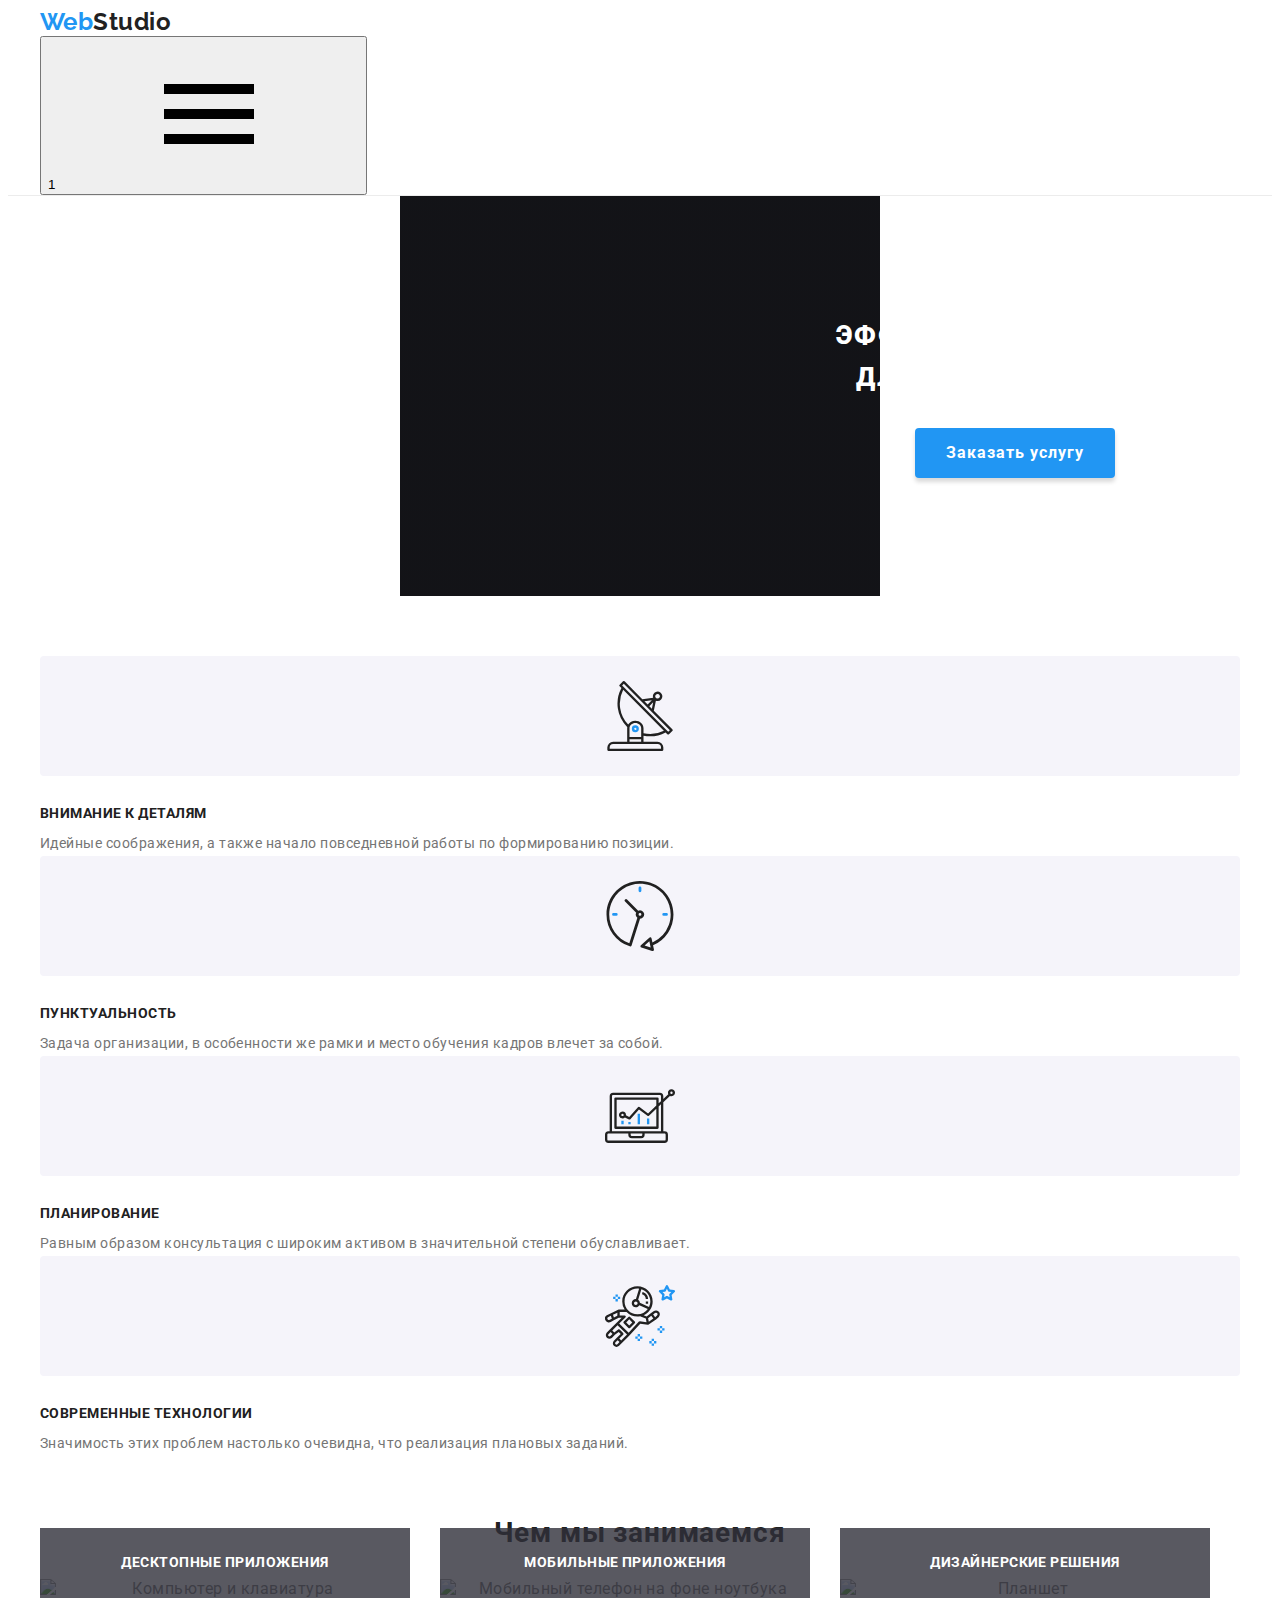
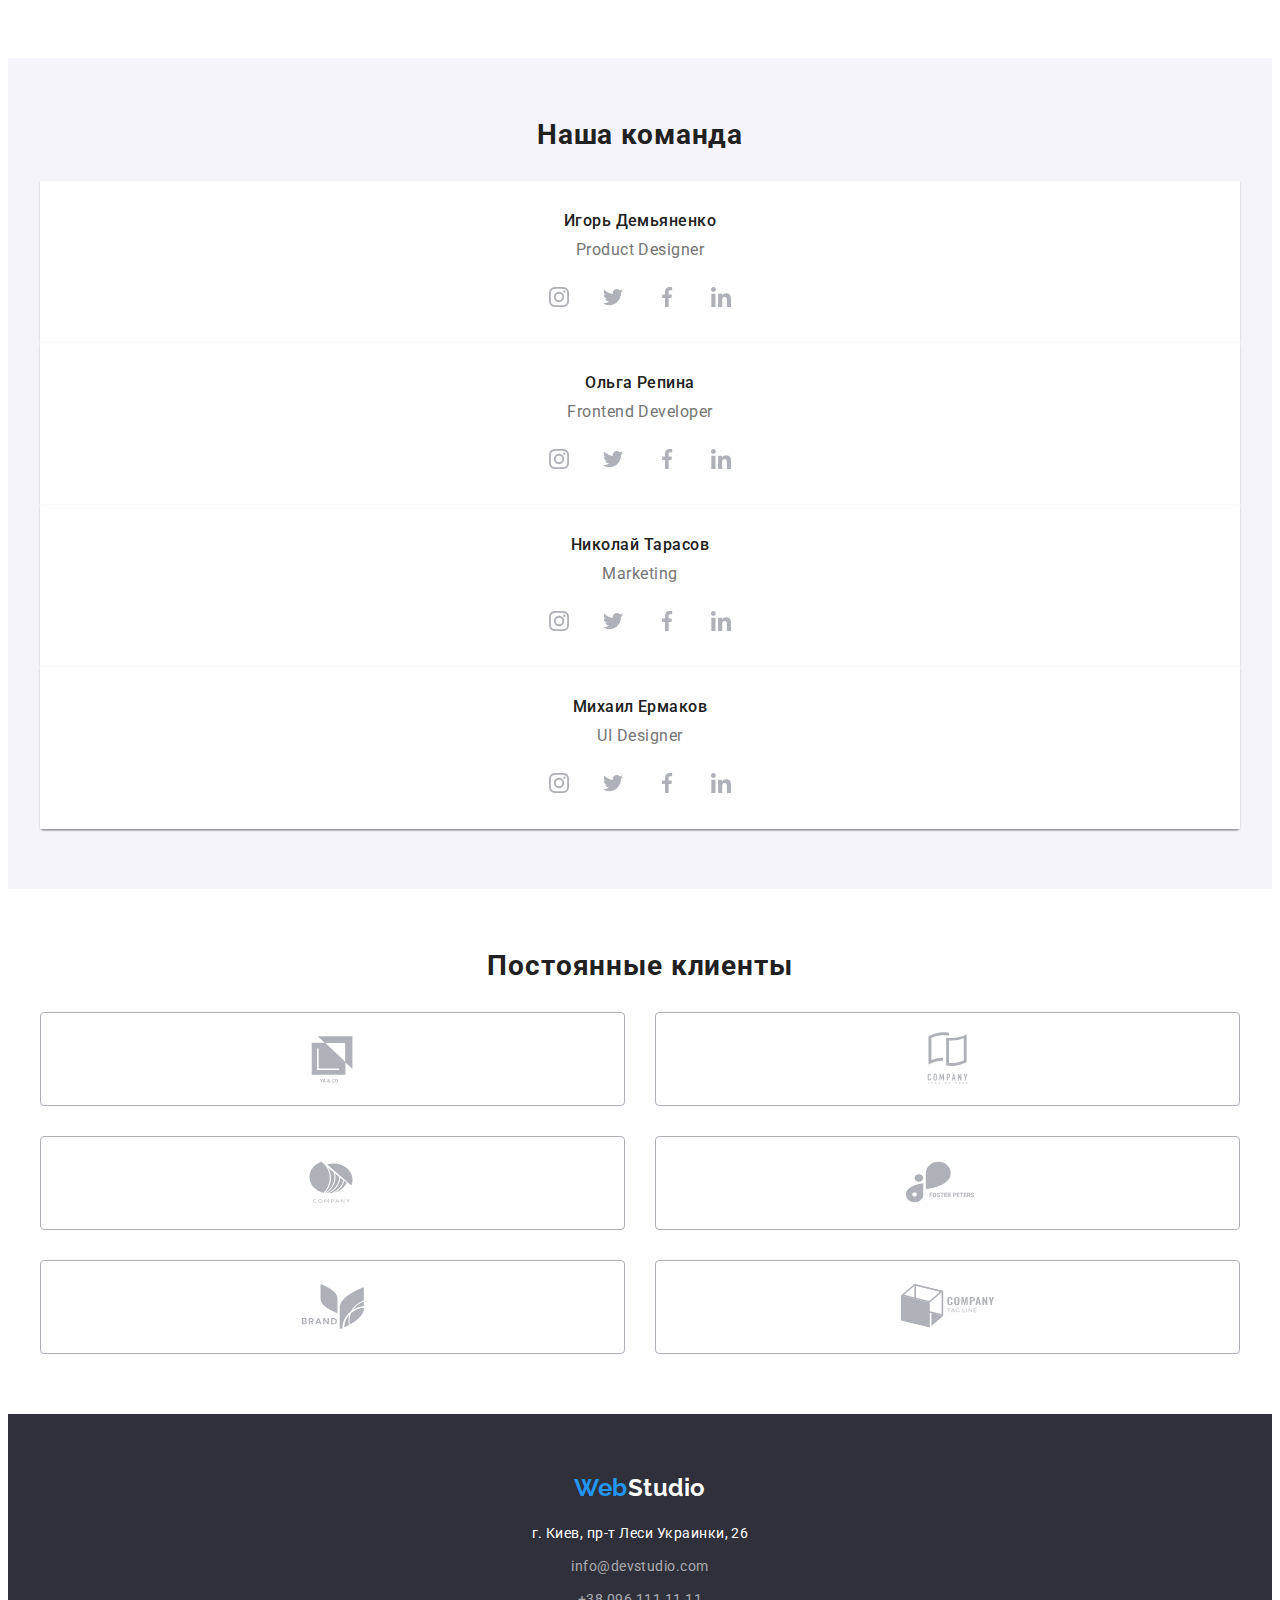
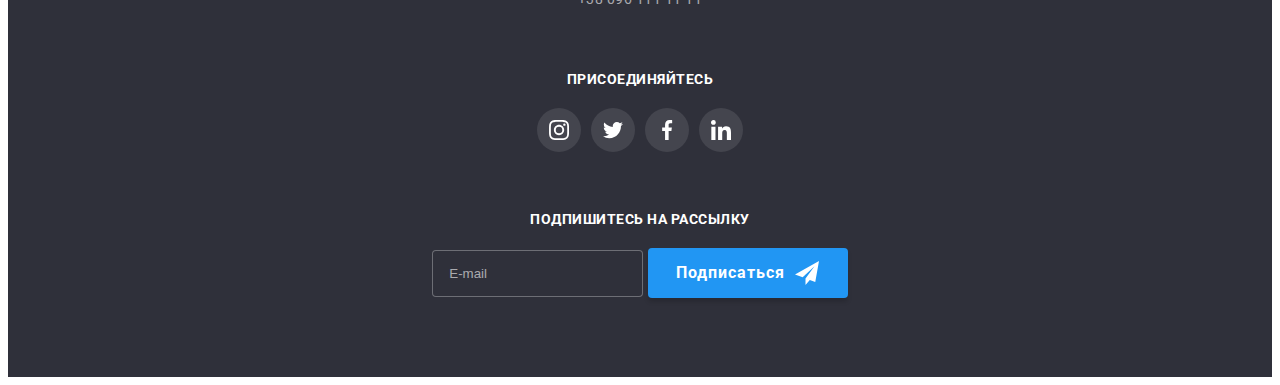
==== commit 327a6be0: "добавляет иконку закрытия бургер-меню в спрайт" ====
--- a/index.html
+++ b/index.html
@@ -20,6 +20,12 @@
         <div class="container page-header__container"> 
             <a class="logo" href="./index.html"><span class="logo__first-word">Web</span>Studio</a>
             <nav class="nav">
+                <button type="button">1
+                    <svg>
+                        <use href="./images/icons.svg#icon-menu"></use>
+                    </svg>
+
+                </button>
                 <ul class="nav__list">
                     <li class="nav__item"><a class="nav__link nav__link--current" href="./index.html">Студия</a></li>
                     <li class="nav__item"><a class="nav__link" href="./portfolio.html">Портфолио</a></li>
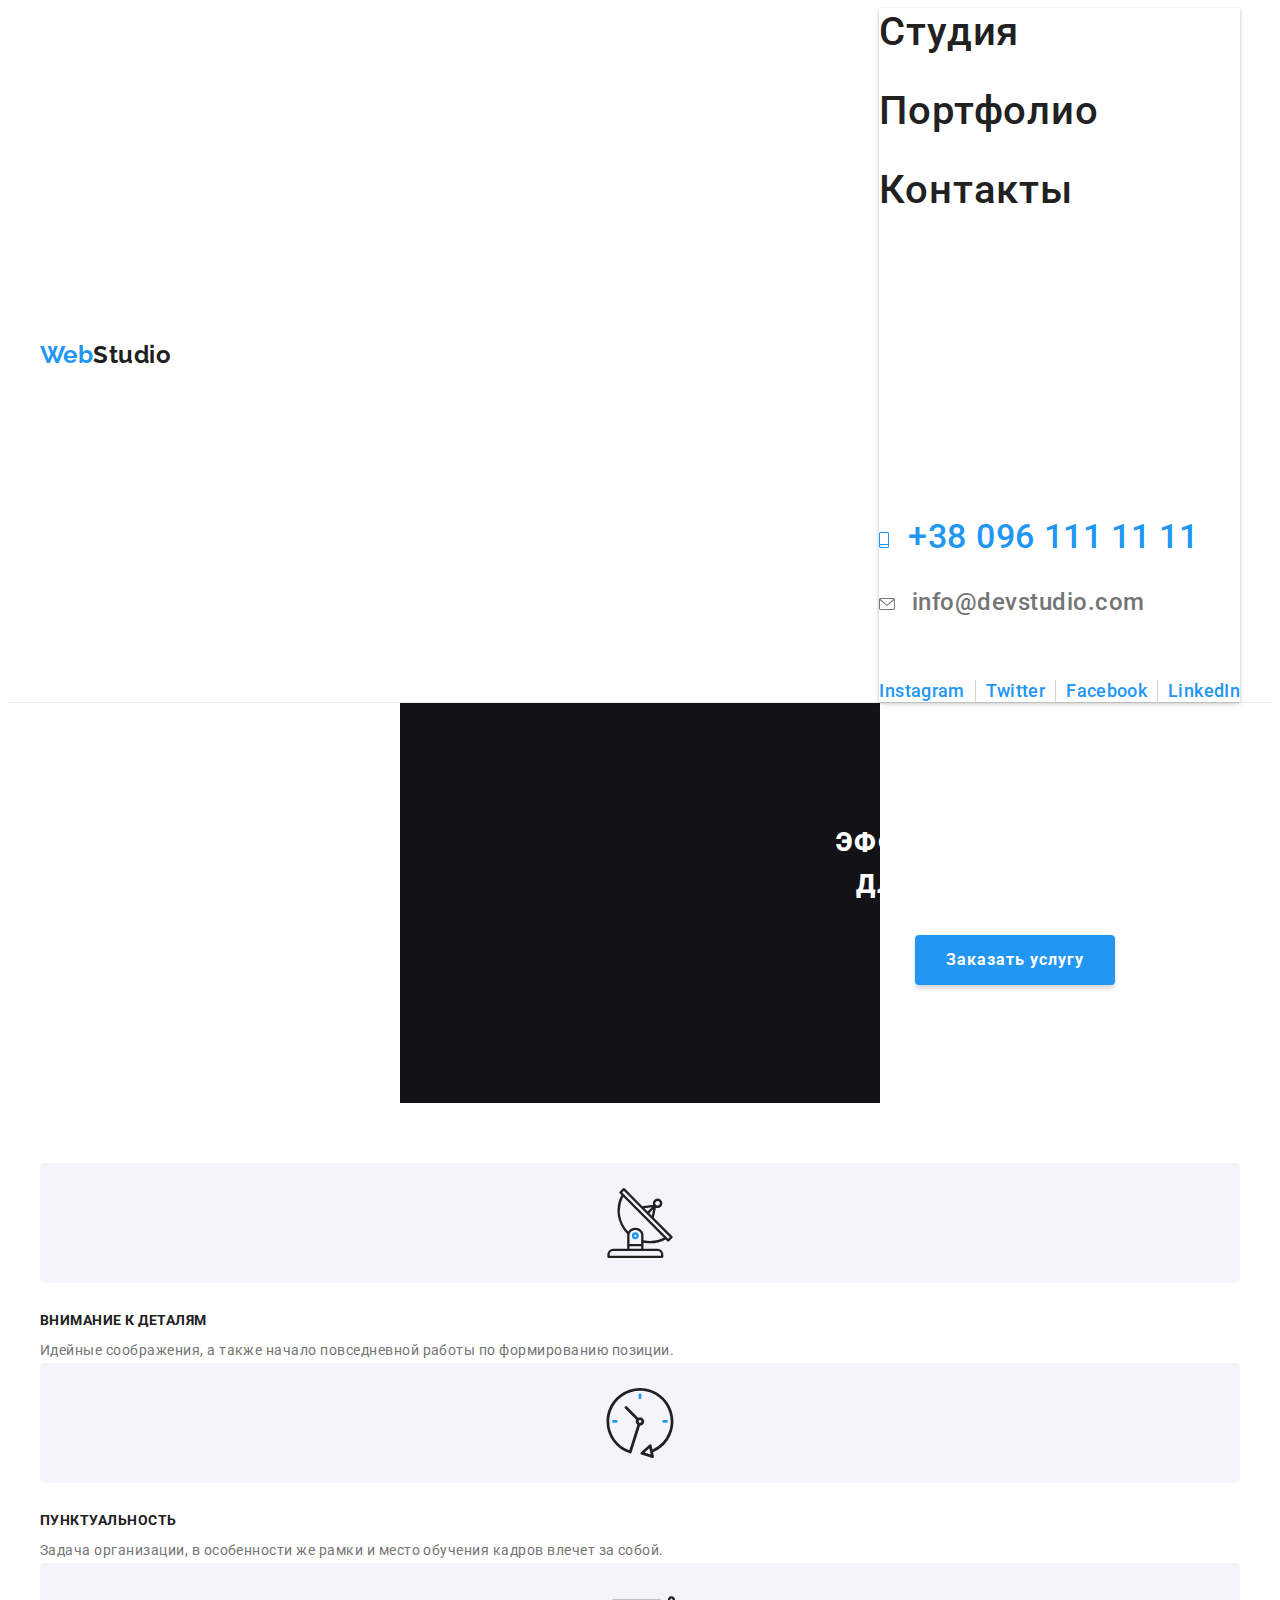
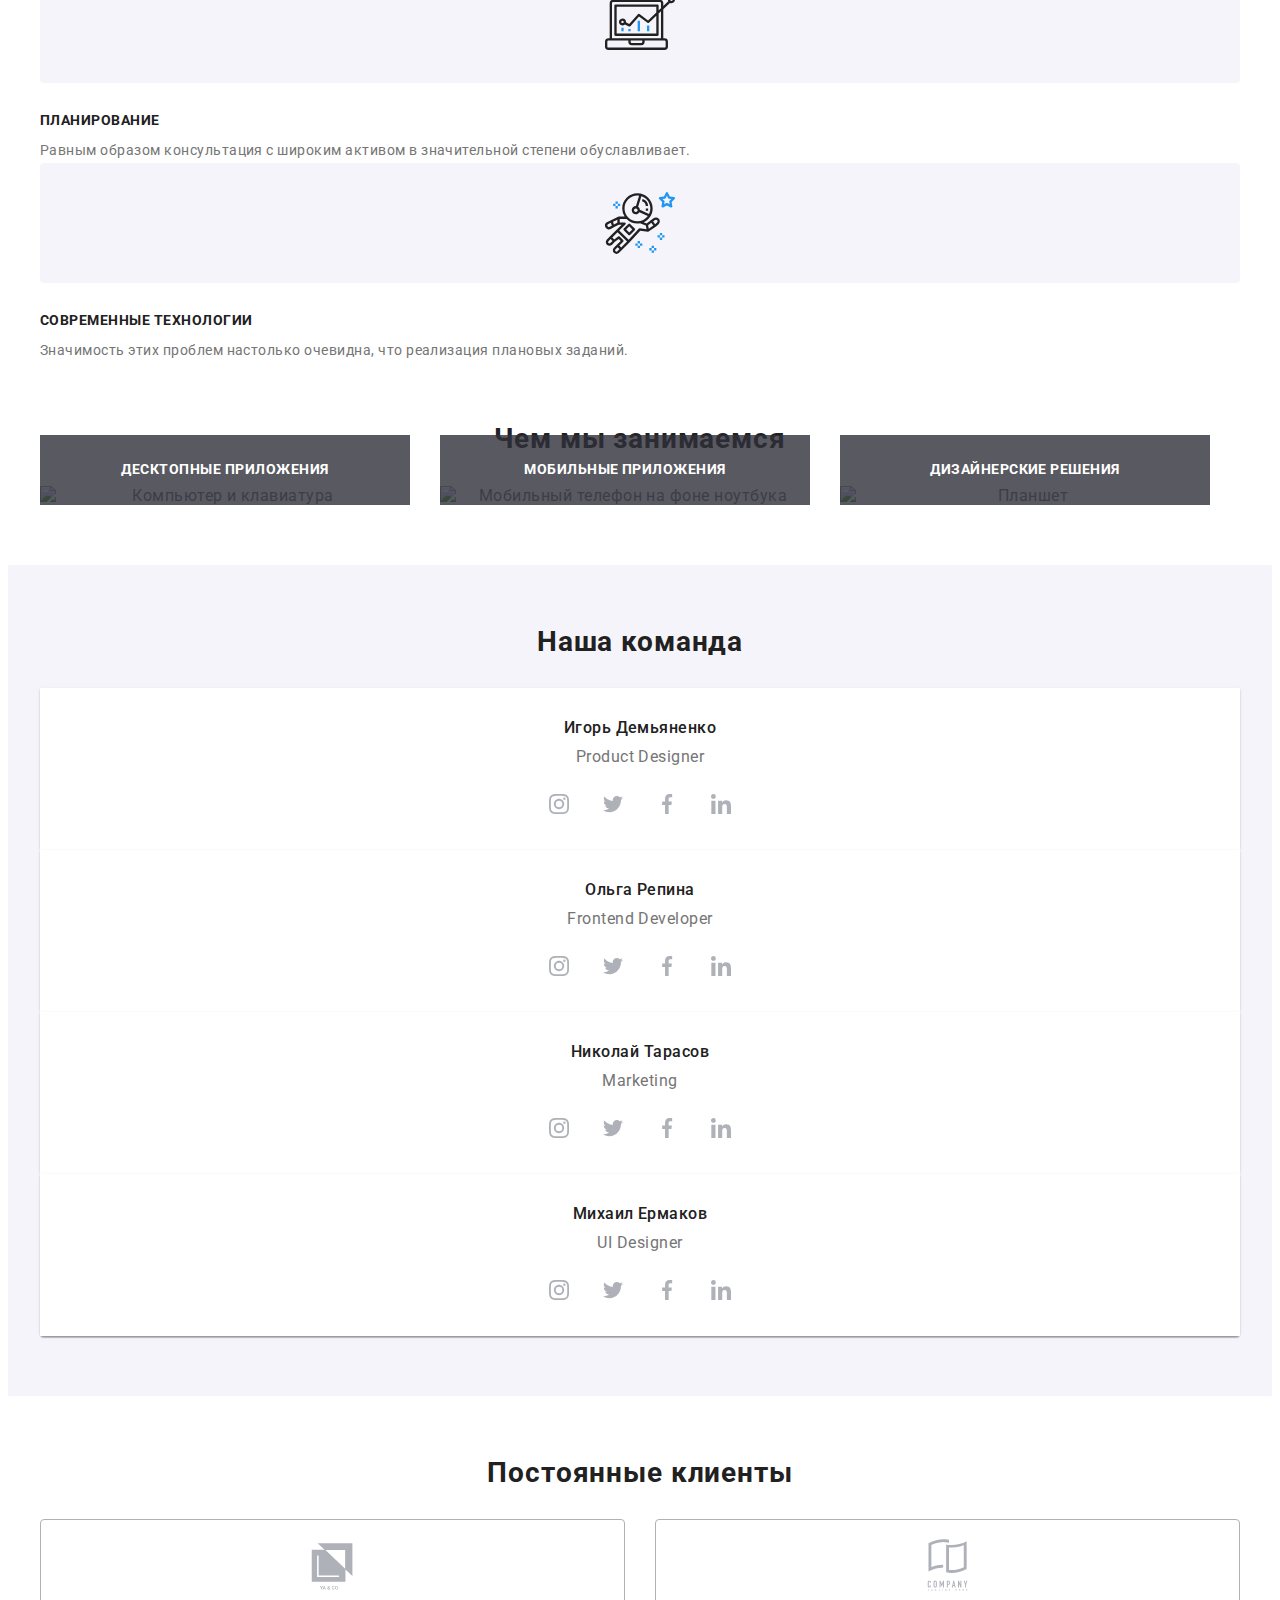
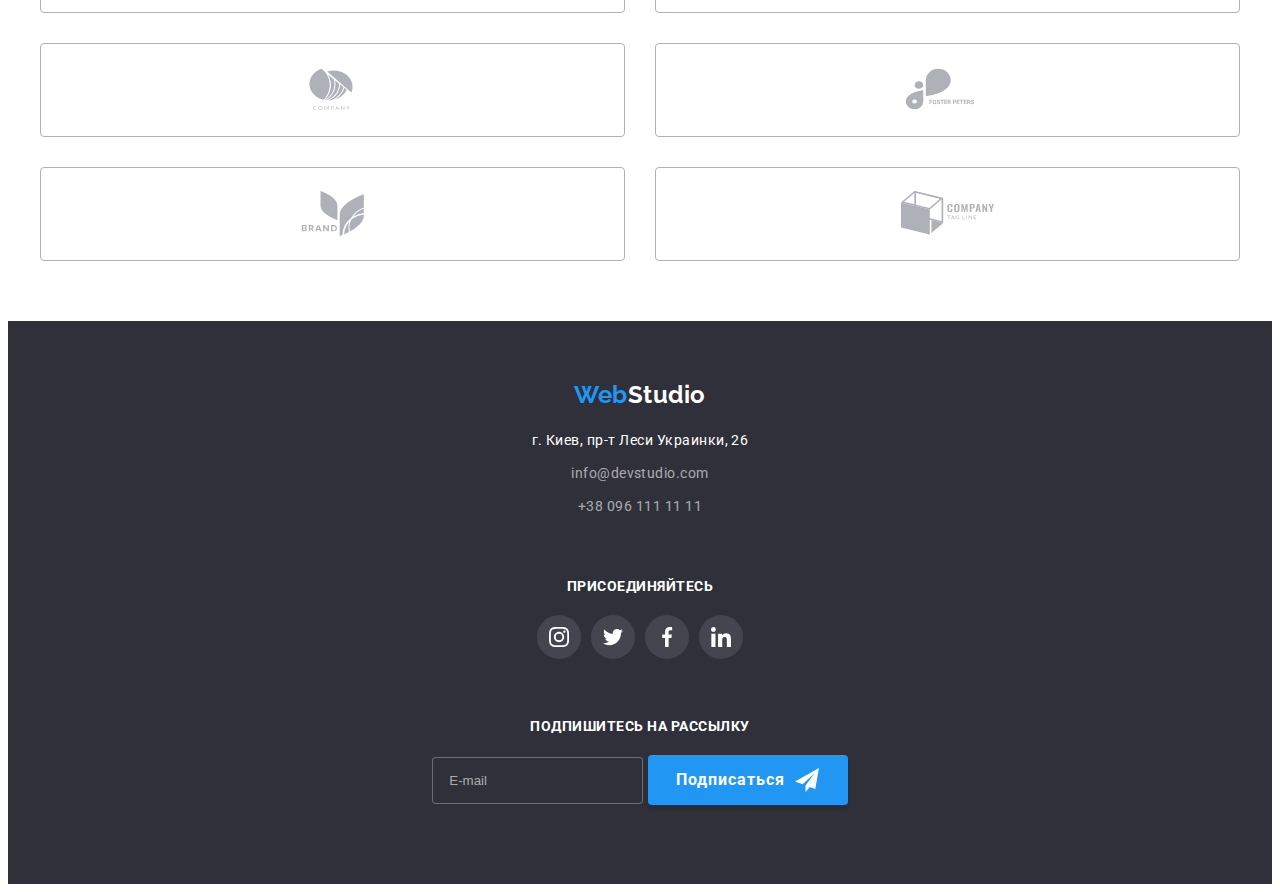
==== commit 5b5bc9e9: "добавляет мобильное меню" ====
--- a/index.html
+++ b/index.html
@@ -20,30 +20,42 @@
         <div class="container page-header__container"> 
             <a class="logo" href="./index.html"><span class="logo__first-word">Web</span>Studio</a>
             <nav class="nav">
-                <button type="button">1
-                    <svg>
-                        <use href="./images/icons.svg#icon-menu"></use>
+                <button type="button" class="menu__button" aria-expanded="false" aria-controls="menu-container" data-menu-button>
+                    <svg class="menu__icon" width="40" height="40" aria-label="Переключатель мобильного меню">                        
+                        <use class="icon-cross" href="./images/icons.svg#icon-cross"></use>
+                        <use class="icon-menu" href="./images/icons.svg#icon-menu"></use>
                     </svg>
-
                 </button>
-                <ul class="nav__list">
-                    <li class="nav__item"><a class="nav__link nav__link--current" href="./index.html">Студия</a></li>
-                    <li class="nav__item"><a class="nav__link" href="./portfolio.html">Портфолио</a></li>
-                    <li class="nav__item"><a class="nav__link" href="">Контакты</a></li>
-                </ul>
+                <div class="menu__container" id="menu-container" data-menu>                    
+                    <ul class="nav__list">
+                        <li class="nav__item"><a class="nav__link nav__link--current" href="./index.html">Студия</a></li>
+                        <li class="nav__item"><a class="nav__link" href="./portfolio.html">Портфолио</a></li>
+                        <li class="nav__item"><a class="nav__link" href="">Контакты</a></li>
+                    </ul>
+                    <ul class="head-contacts">
+                        <li class="head-contacts__item"><a class="head-contacts__link head-contacts__link--big" href="tel:+380961111111">
+                                <svg class="head-contacts__icon" width="10" height="16">
+                                    <use href="./images/icons.svg#icon-smartphone"></use>
+                                </svg>
+                                +38 096 111 11 11</a></li>
+                        <li class="head-contacts__item"><a class="head-contacts__link head-contacts__link--small" href="mailto:info@devstudio.com">
+                                <svg class="head-contacts__icon" width="16" height="12">
+                                    <use href="./images/icons.svg#icon-envelope"></use>
+                                </svg>
+                                <span>info@devstudio.com</span></a></li>
+                    </ul>
+                    <ul class="head-socials">
+                        <li class="head-socials__item"><a class="head-socials__link" href="">Instagram</a>
+                        </li>
+                        <li class="head-socials__item"><a class="head-socials__link" href="">Twitter</a>
+                        </li>
+                        <li class="head-socials__item"><a class="head-socials__link" href="">Facebook</a>
+                        </li>
+                        <li class="head-socials__item"><a class="head-socials__link" href="">LinkedIn</a>
+                        </li>
+                    </ul>
+                </div>
             </nav>
-            <ul class="head-contacts">
-                <li class="head-contacts__item"><a class="head-contacts__link" href="mailto:info@devstudio.com">
-                    <svg class="head-contacts__icon" width="16" height="12">
-                        <use href="./images/icons.svg#icon-envelope"></use>
-                    </svg>
-                    <span>info@devstudio.com</span></a></li>
-                <li class="head-contacts__item"><a class="head-contacts__link" href="tel:+380961111111">
-                    <svg class="head-contacts__icon" width="10" height="16">
-                        <use href="./images/icons.svg#icon-smartphone"></use>
-                    </svg>
-                    +38 096 111 11 11</a></li>
-            </ul>
         </div>
     </header>
     <!-- Main -->
@@ -380,72 +392,74 @@
             </div>
         </section>
     </main>
-        <!-- Footer -->
-        <footer class="footer section">
-            <div class="container footer__container">
-                <div class="footer__box">
-                    <a class="logo footer__logo link" href="./index.html"><span class="logo__first-word">Web</span>Studio</a>
-                    <address>
-                        <ul class="foot-contacts">
-                            <li class="foot-contacts__item"><a class="foot-contacts__link foot-contacts__link--light-color"
-                                    href="https://goo.gl/maps/nCjtymXbm6rQkcYK9">г. Киев, пр-т Леси Украинки, 26</a></li>
-                            <li class="foot-contacts__item"><a class="foot-contacts__link"
-                                    href="mailto:info@devstudio.com">info@devstudio.com</a>
-                            </li>
-                            <li class="foot-contacts__item"><a class="foot-contacts__link" href="tel:+380961111111">+38 096 111
-                                    11 11</a></li>
-                        </ul>
-                    </address>
-                </div>
-                <div class="footer__box">
-                    <p class="footer-socials__call">присоединяйтесь</p>
-                    <ul class="footer-socials__list">
-                        <li class="footer-socials__item">
-                            <a class="footer-socials__link" href="" aria-label="instagram">
-                                <svg class="footer-socials__icon" width="20" height="20">
-                                    <use href="./images/icons.svg#icon-instagram"></use>
-                                </svg>
-                            </a>
+    <!-- Footer -->
+    <footer class="footer section">
+        <div class="container footer__container">
+            <div class="footer__box">
+                <a class="logo footer__logo link" href="./index.html"><span class="logo__first-word">Web</span>Studio</a>
+                <address>
+                    <ul class="foot-contacts">
+                        <li class="foot-contacts__item"><a class="foot-contacts__link foot-contacts__link--light-color"
+                                href="https://goo.gl/maps/nCjtymXbm6rQkcYK9">г. Киев, пр-т Леси Украинки, 26</a></li>
+                        <li class="foot-contacts__item"><a class="foot-contacts__link"
+                                href="mailto:info@devstudio.com">info@devstudio.com</a>
                         </li>
-                        <li class="footer-socials__item">
-                            <a class="footer-socials__link" href="" aria-label="twitter">
-                                <svg class="footer-socials__icon" width="20" height="20">
-                                    <use href="./images/icons.svg#icon-twitter"></use>
-                                </svg>
-                            </a>
-                        </li>
-                        <li class="footer-socials__item">
-                            <a class="footer-socials__link" href="" aria-label="facebook">
-                                <svg class="footer-socials__icon" width="20" height="20">
-                                    <use href="./images/icons.svg#icon-facebook"></use>
-                                </svg>
-                            </a>
-                        </li>
-                        <li class="footer-socials__item">
-                            <a class="footer-socials__link" href="" aria-label="linkedin">
-                                <svg class="footer-socials__icon" width="20" height="20">
-                                    <use href="./images/icons.svg#icon-linkedin"></use>
-                                </svg>
-                            </a>
-                        </li>
+                        <li class="foot-contacts__item"><a class="foot-contacts__link" href="tel:+380961111111">+38 096 111
+                                11 11</a></li>
                     </ul>
-                </div>
-                <div class="footer__box">
-                    <form name="signup-form">
-                        <p class="signup__call">Подпишитесь на рассылку</p>
-                        <label>
-                            <input type="email" name="email" class="signup__input" placeholder="E-mail" />
-                        </label>
-                        <button type="submit" class="button">
-                            <span>Подписаться</span>
-                            <svg class="signup__icon" width="24" height="24">
-                                <use href="./images/icons.svg#icon-send"></use>
-                            </svg>
-                        </button>
-                    </form>
-                </div>
-            </div>
-        </footer>
-    <script src="./js/modal.js"></script>
+                </address>
+            </div>
+            <div class="footer__box">
+                <p class="footer-socials__call">присоединяйтесь</p>
+                <ul class="footer-socials__list">
+                    <li class="footer-socials__item">
+                        <a class="footer-socials__link" href="" aria-label="instagram">
+                            <svg class="footer-socials__icon" width="20" height="20">
+                                <use href="./images/icons.svg#icon-instagram"></use>
+                            </svg>
+                        </a>
+                    </li>
+                    <li class="footer-socials__item">
+                        <a class="footer-socials__link" href="" aria-label="twitter">
+                            <svg class="footer-socials__icon" width="20" height="20">
+                                <use href="./images/icons.svg#icon-twitter"></use>
+                            </svg>
+                        </a>
+                    </li>
+                    <li class="footer-socials__item">
+                        <a class="footer-socials__link" href="" aria-label="facebook">
+                            <svg class="footer-socials__icon" width="20" height="20">
+                                <use href="./images/icons.svg#icon-facebook"></use>
+                            </svg>
+                        </a>
+                    </li>
+                    <li class="footer-socials__item">
+                        <a class="footer-socials__link" href="" aria-label="linkedin">
+                            <svg class="footer-socials__icon" width="20" height="20">
+                                <use href="./images/icons.svg#icon-linkedin"></use>
+                            </svg>
+                        </a>
+                    </li>
+                </ul>
+            </div>
+            <div class="footer__box">
+                <form name="signup-form">
+                    <p class="signup__call">Подпишитесь на рассылку</p>
+                    <label>
+                        <input type="email" name="email" class="signup__input" placeholder="E-mail" />
+                    </label>
+                    <button type="submit" class="button">
+                        <span>Подписаться</span>
+                        <svg class="signup__icon" width="24" height="24">
+                            <use href="./images/icons.svg#icon-send"></use>
+                        </svg>
+                    </button>
+                </form>
+            </div>
+        </div>
+    </footer>
+    <!-- JS -->
+    <script src="./js/mobile-menu.js"></script>
+    <script src="./js/modal.js"></script>    
 </body>
 </html>--- a/css/main.min.css
+++ b/css/main.min.css
@@ -1,2 +1,2 @@
-.nav__link,.head-contacts__link,.logo,.foot-contacts__link{text-decoration:none}.nav__item,.head-contacts__item,.feature,.service,.member,.member__socials,.clients,.foot-contacts__item,.footer-socials__item{list-style-type:none}.nav__link,.head-contacts__link{position:relative;font-size:14px;line-height:1.14;letter-spacing:0.02em;font-weight:500;-webkit-transition:color 250ms cubic-bezier(0.4, 0, 0.2, 1);transition:color 250ms cubic-bezier(0.4, 0, 0.2, 1)}.nav__link:hover,.head-contacts__link:hover,.nav__link:focus,.head-contacts__link:focus{color:#2196f3}.button{cursor:pointer;border:none;border-radius:4px}.button{display:-webkit-inline-box;display:-ms-inline-flexbox;display:inline-flex;-webkit-box-align:center;-ms-flex-align:center;align-items:center;-webkit-box-pack:center;-ms-flex-pack:center;justify-content:center;padding:10px;min-width:200px;min-height:50px;font-family:inherit;font-weight:700;font-size:16px;line-height:1.87;letter-spacing:0.06em;color:#fff;background-color:#2196f3;-webkit-box-shadow:0px 4px 4px rgba(0,0,0,0.15);box-shadow:0px 4px 4px rgba(0,0,0,0.15);-webkit-transition:background-color 250ms cubic-bezier(0.4, 0, 0.2, 1);transition:background-color 250ms cubic-bezier(0.4, 0, 0.2, 1)}.button:hover,.button:focus{background-color:#188ce8}.contact-form__input,.contact-form__feedback{display:block;width:100%;border:1px solid rgba(33,33,33,0.2);border-radius:4px;color:#212121;-webkit-transition:border 250ms cubic-bezier(0.4, 0, 0.2, 1);transition:border 250ms cubic-bezier(0.4, 0, 0.2, 1);font-size:14px;line-height:1.14;letter-spacing:0.01em}.contact-form__input:focus,.contact-form__feedback:focus{border:1px solid #2196f3;outline:white}ul{margin:0;padding:0}h1,h2,h3,h4,h5,h6,p{margin:0}body{font-family:'Roboto', sans-serif;font-weight:400;letter-spacing:0.03em;color:#757575}.container{padding-left:15px;padding-right:15px;margin:0 auto}@media screen and (min-width: 480px){.container{width:480px}}@media screen and (min-width: 768px){.container{width:768px}}@media screen and (min-width: 1200px){.container{width:1200px}}.section{padding-top:60px;padding-bottom:60px}.section--top-padding-no{padding-top:0}.section--grey{background-color:#f5f4fa}.section__title{margin-bottom:30px;font-size:28px;line-height:1.18;text-align:center;letter-spacing:0.03em;color:#212121}.page-header{border-bottom:1px solid #ececec}.nav__link{color:#212121}.nav__link--current{color:#2196f3}.head-contacts__link{padding-top:32px;padding-bottom:32px;color:#757575}.nav__list,.head-contacts{display:none}.logo{display:inline-block;font-family:'Raleway', sans-serif;font-size:24px;line-height:1.17;font-weight:700;color:#212121}.logo__first-word{color:#2196f3}.hero{max-width:480px;margin-right:auto;margin-left:auto;padding-top:118px;padding-bottom:118px;text-align:center;background-image:-webkit-gradient(linear, left top, right top, from(rgba(47,48,58,0.4)), to(rgba(47,48,58,0.4))),url(../images/hero-background000000000000000000000000000000000000000.jpg);background-image:linear-gradient(to right, rgba(47,48,58,0.4), rgba(47,48,58,0.4)),url(../images/hero-background000000000000000000000000000000000000000.jpg);background-position:center;background-color:black}.site-title{max-width:360px;margin-left:auto;margin-right:auto;margin-bottom:30px;font-weight:900;font-size:26px;line-height:1.62;letter-spacing:0.06em;text-transform:uppercase;color:#fff}.backdrop{position:fixed;top:0;left:0;width:100%;height:100%;background-color:rgba(0,0,0,0.5);z-index:2;opacity:1;-webkit-transition:opacity 250ms cubic-bezier(0.4, 0, 0.2, 1);transition:opacity 250ms cubic-bezier(0.4, 0, 0.2, 1)}.backdrop.is-hidden{pointer-events:none;opacity:0}.backdrop.is-hidden .modal{-webkit-transform:translate(-50%, -50%) scale(1.1);transform:translate(-50%, -50%) scale(1.1);opacity:0}.modal{position:absolute;top:50%;left:50%;min-height:581px;width:528px;padding:40px 39px 40px 41px;border-radius:4px;text-align:center;background-color:#fff;-webkit-box-shadow:0px 1px 3px rgba(0,0,0,0.12),0px 1px 1px rgba(0,0,0,0.14),0px 2px 1px rgba(0,0,0,0.2);box-shadow:0px 1px 3px rgba(0,0,0,0.12),0px 1px 1px rgba(0,0,0,0.14),0px 2px 1px rgba(0,0,0,0.2);opacity:1;-webkit-transform:translate(-50%, -50%) scale(1);transform:translate(-50%, -50%) scale(1);-webkit-transition:opacity 250ms cubic-bezier(0.4, 0, 0.2, 1),-webkit-transform 250ms cubic-bezier(0.4, 0, 0.2, 1);transition:opacity 250ms cubic-bezier(0.4, 0, 0.2, 1),-webkit-transform 250ms cubic-bezier(0.4, 0, 0.2, 1);transition:transform 250ms cubic-bezier(0.4, 0, 0.2, 1),opacity 250ms cubic-bezier(0.4, 0, 0.2, 1);transition:transform 250ms cubic-bezier(0.4, 0, 0.2, 1),opacity 250ms cubic-bezier(0.4, 0, 0.2, 1),-webkit-transform 250ms cubic-bezier(0.4, 0, 0.2, 1)}.close-button{position:absolute;top:8px;right:8px;display:-webkit-inline-box;display:-ms-inline-flexbox;display:inline-flex;-webkit-box-align:center;-ms-flex-align:center;align-items:center;width:30px;height:30px;cursor:pointer;color:#000;background-color:#fff;border:1px solid rgba(0,0,0,0.1);border-radius:50%;-webkit-transition:color 250ms cubic-bezier(0.4, 0, 0.2, 1);transition:color 250ms cubic-bezier(0.4, 0, 0.2, 1)}.close-button:focus,.close-button:hover{color:#2196f3}.close-icon{fill:currentColor}.contact-form__call{margin-bottom:30px;font-weight:700;font-size:20px;line-height:1.15;color:#212121}.contact-form__field{position:relative;display:block}.contact-form__field:not(:last-child){margin-bottom:28px}.contact-form__label{position:absolute;top:-4px;left:0;-webkit-transform:translateY(-100%);transform:translateY(-100%);font-size:12px;line-height:1.14;letter-spacing:0.01em;color:#757575}.contact-form__input{padding:12px 42px}.contact-form__input:focus+.contact-form__icon{fill:#2196f3}.contact-form__icon{position:absolute;top:50%;left:12px;-webkit-transform:translateY(-50%);transform:translateY(-50%);-webkit-transition:fill 250ms cubic-bezier(0.4, 0, 0.2, 1);transition:fill 250ms cubic-bezier(0.4, 0, 0.2, 1)}.contact-form__feedback{height:120px;margin-top:4px;padding:12px 16px;resize:none;color:#212121}.contact-form__feedback::-webkit-input-placeholder{font-size:14px;line-height:1.14;letter-spacing:0.01em;color:rgba(117,117,117,0.5)}.contact-form__feedback:-ms-input-placeholder{font-size:14px;line-height:1.14;letter-spacing:0.01em;color:rgba(117,117,117,0.5)}.contact-form__feedback::-ms-input-placeholder{font-size:14px;line-height:1.14;letter-spacing:0.01em;color:rgba(117,117,117,0.5)}.contact-form__feedback::placeholder{font-size:14px;line-height:1.14;letter-spacing:0.01em;color:rgba(117,117,117,0.5)}.contact-form__policy{position:relative;display:block;margin-bottom:30px;font-size:14px;line-height:1.71;color:#757575}.contact-form__checkbox{-webkit-appearance:none;-moz-appearance:none;appearance:none}.contact-form__checkbox:checked ~ .checkbox-icon{background-color:#2196f3;border:none}.contact-form__agreement{color:#2196f3}.checkbox-icon{position:absolute;top:50%;left:0;-webkit-transform:translateY(-50%);transform:translateY(-50%);border:2px solid #212121;border-radius:2px}.backdrop,.modal{display:none}@media screen and (max-width: 767px){.feature:not(:last-child){margin-bottom:30px}}.feature__thumb{display:-webkit-box;display:-ms-flexbox;display:flex;-webkit-box-align:center;-ms-flex-align:center;align-items:center;-webkit-box-pack:center;-ms-flex-pack:center;justify-content:center;width:100%;height:120px;border-radius:4px;margin-bottom:30px;background-color:#f5f4fa}.feature__subtitle{margin-bottom:10px;font-size:14px;line-height:1.14;text-transform:uppercase;color:#212121}@media screen and (max-width: 767px){.feature__subtitle{text-align:center}}.feature__desc{font-size:14px;line-height:1.71}.services__list{display:-webkit-box;display:-ms-flexbox;display:flex}.service{position:relative;text-align:center;z-index:1}.service:not(:nth-child(3n)){margin-right:30px}.service__img{display:block}.service__title{position:absolute;left:0;bottom:0;width:100%;padding-top:27px;padding-bottom:27px;overflow:hidden;font-weight:700;font-size:14px;line-height:1.14;text-transform:uppercase;color:#fff;background-color:rgba(47,48,58,0.8)}@media screen and (max-width: 1199px){.services__section{display:none}}.member{-webkit-box-shadow:0px 1px 3px rgba(0,0,0,0.12),0px 1px 1px rgba(0,0,0,0.14),0px 2px 1px rgba(0,0,0,0.2);box-shadow:0px 1px 3px rgba(0,0,0,0.12),0px 1px 1px rgba(0,0,0,0.14),0px 2px 1px rgba(0,0,0,0.2);border-radius:0px 0px 4px 4px}.member__about{padding:30px 0px 24px 0px;text-align:center;background-color:#fff}.member__name{font-weight:500;font-size:16px;line-height:1.19;color:#212121}.member__position{margin-top:10px;font-size:16px;line-height:1.19}.member__socials{display:-webkit-inline-box;display:-ms-inline-flexbox;display:inline-flex;margin-top:16px}.member__social:not(:last-child){margin-right:10px}.member__link{display:-webkit-box;display:-ms-flexbox;display:flex;-webkit-box-align:center;-ms-flex-align:center;align-items:center;-webkit-box-pack:center;-ms-flex-pack:center;justify-content:center;width:44px;height:44px;border-radius:50%;color:#afb1b8;-webkit-transition:color 250ms cubic-bezier(0.4, 0, 0.2, 1),background-color 250ms cubic-bezier(0.4, 0, 0.2, 1);transition:color 250ms cubic-bezier(0.4, 0, 0.2, 1),background-color 250ms cubic-bezier(0.4, 0, 0.2, 1)}.member__link:hover,.member__link:focus{color:#fff;background-color:#2196f3}.member__icon-link{fill:currentColor}.clients{display:-webkit-box;display:-ms-flexbox;display:flex;-ms-flex-wrap:wrap;flex-wrap:wrap;margin:-15px}.client{-ms-flex-preferred-size:calc((100% - 2 * 30px) / 2);flex-basis:calc((100% - 2 * 30px) / 2);margin:15px}.client__link{display:-webkit-box;display:-ms-flexbox;display:flex;-webkit-box-align:center;-ms-flex-align:center;align-items:center;-webkit-box-pack:center;-ms-flex-pack:center;justify-content:center;height:92px;border:1px solid #afb1b8;border-radius:4px;color:#afb1b8;-webkit-transition:color 250ms cubic-bezier(0.4, 0, 0.2, 1),border 250ms cubic-bezier(0.4, 0, 0.2, 1);transition:color 250ms cubic-bezier(0.4, 0, 0.2, 1),border 250ms cubic-bezier(0.4, 0, 0.2, 1)}.client__link:hover,.client__link:focus{border:1px solid #2196f3;color:#2196f3}.client__icon{fill:currentColor}.footer{background-color:#2f303a;text-align:center}.footer__logo{color:#fff;margin-bottom:20px}.footer__box:not(:last-child){margin-bottom:60px}.foot-contacts{font-style:normal}.foot-contacts__item:not(:last-child){margin-bottom:9px}.foot-contacts__link{font-size:14px;line-height:1.71;color:rgba(255,255,255,0.6)}.foot-contacts__link--light-color{color:#fff}.footer-socials__call,.signup__call{margin-bottom:20px;font-weight:700;font-size:14px;line-height:1.14;text-transform:uppercase;color:#fff}.footer-socials__list{display:-webkit-inline-box;display:-ms-inline-flexbox;display:inline-flex}.footer-socials__item:not(:last-child){margin-right:10px}.footer-socials__link{display:-webkit-box;display:-ms-flexbox;display:flex;-webkit-box-align:center;-ms-flex-align:center;align-items:center;-webkit-box-pack:center;-ms-flex-pack:center;justify-content:center;width:44px;height:44px;border-radius:50%;color:#fff;background-color:rgba(255,255,255,0.1);-webkit-transition:background-color 250ms cubic-bezier(0.4, 0, 0.2, 1);transition:background-color 250ms cubic-bezier(0.4, 0, 0.2, 1)}.footer-socials__link:hover,.footer-socials__link:focus{background-color:#2196f3}.footer-socials__icon{fill:currentColor}.signup__input{margin-bottom:20px;max-width:358px;padding:15px 16px;border:1px solid rgba(255,255,255,0.3);border-radius:4px;color:#fff;background-color:#2f303a}.signup__input::-webkit-input-placeholder{color:rgba(255,255,255,0.6)}.signup__input:-ms-input-placeholder{color:rgba(255,255,255,0.6)}.signup__input::-ms-input-placeholder{color:rgba(255,255,255,0.6)}.signup__input::placeholder{color:rgba(255,255,255,0.6)}.signup__icon{margin-left:10px}
+.nav__link,.head-contacts__link,.head-socials__link,.logo,.foot-contacts__link{text-decoration:none}.nav__item,.head-contacts__item,.head-socials,.feature,.service,.member,.member__socials,.clients,.foot-contacts__item,.footer-socials__item{list-style-type:none}.nav__link{position:relative;font-size:14px;line-height:1.14;letter-spacing:0.02em;font-weight:500;-webkit-transition:color 250ms cubic-bezier(0.4, 0, 0.2, 1);transition:color 250ms cubic-bezier(0.4, 0, 0.2, 1)}.nav__link:hover,.nav__link:focus{color:#2196f3}.button{cursor:pointer;border:none;border-radius:4px}.button{display:-webkit-inline-box;display:-ms-inline-flexbox;display:inline-flex;-webkit-box-align:center;-ms-flex-align:center;align-items:center;-webkit-box-pack:center;-ms-flex-pack:center;justify-content:center;padding:10px;min-width:200px;min-height:50px;font-family:inherit;font-weight:700;font-size:16px;line-height:1.87;letter-spacing:0.06em;color:#fff;background-color:#2196f3;-webkit-box-shadow:0px 4px 4px rgba(0,0,0,0.15);box-shadow:0px 4px 4px rgba(0,0,0,0.15);-webkit-transition:background-color 250ms cubic-bezier(0.4, 0, 0.2, 1);transition:background-color 250ms cubic-bezier(0.4, 0, 0.2, 1)}.button:hover,.button:focus{background-color:#188ce8}.contact-form__input,.contact-form__feedback{display:block;width:100%;border:1px solid rgba(33,33,33,0.2);border-radius:4px;color:#212121;-webkit-transition:border 250ms cubic-bezier(0.4, 0, 0.2, 1);transition:border 250ms cubic-bezier(0.4, 0, 0.2, 1);font-size:14px;line-height:1.14;letter-spacing:0.01em}.contact-form__input:focus,.contact-form__feedback:focus{border:1px solid #2196f3;outline:white}ul{margin:0;padding:0}h1,h2,h3,h4,h5,h6,p{margin:0}body{font-family:'Roboto', sans-serif;font-weight:400;letter-spacing:0.03em;color:#757575}.container{padding-left:15px;padding-right:15px;margin:0 auto}@media screen and (min-width: 480px){.container{width:480px}}@media screen and (min-width: 768px){.container{width:768px}}@media screen and (min-width: 1200px){.container{width:1200px}}.section{padding-top:60px;padding-bottom:60px}.section--top-padding-no{padding-top:0}.section--grey{background-color:#f5f4fa}.section__title{margin-bottom:30px;font-size:28px;line-height:1.18;text-align:center;letter-spacing:0.03em;color:#212121}.page-header{position:relative;border-bottom:1px solid #ececec}.page-header__container{display:-webkit-box;display:-ms-flexbox;display:flex;-webkit-box-align:center;-ms-flex-align:center;align-items:center;-webkit-box-pack:justify;-ms-flex-pack:justify;justify-content:space-between;min-height:60px}.nav{display:-webkit-box;display:-ms-flexbox;display:flex;-webkit-box-align:center;-ms-flex-align:center;align-items:center}.menu__button{display:-webkit-inline-box;display:-ms-inline-flexbox;display:inline-flex;margin:0;padding:0;border:none;background-color:transparent}.menu__button .icon-cross{display:none}.menu__button.is-open .icon-cross{display:block}.menu__button.is-open .icon-menu{display:none}@media screen and (min-width: 768px){.menu__button{display:none}}.menu__icon{fill:currentColor}.menu__container{background:#fff;-webkit-box-shadow:0px 4px 8px rgba(0,0,0,0.04),0px 2px 4px rgba(0,0,0,0.08),0px 1px 3px rgba(0,0,0,0.16);box-shadow:0px 4px 8px rgba(0,0,0,0.04),0px 2px 4px rgba(0,0,0,0.08),0px 1px 3px rgba(0,0,0,0.16)}.menu__container.is-open{display:block}@media screen and (max-width: 767px){.menu__container{display:none;position:absolute;top:100%;left:0;width:100%;min-height:300px;padding:48px 40px}}.nav__list{margin-bottom:302px}.nav__item:not(:last-child){margin-bottom:32px}.nav__link{font-weight:500;font-size:40px;line-height:1.18;letter-spacing:0.02em;color:#212121;-webkit-transition:color 250ms cubic-bezier(0.4, 0, 0.2, 1);transition:color 250ms cubic-bezier(0.4, 0, 0.2, 1)}.nav__link:hover,.nav__link:focus{color:#2196f3}.head-contacts{margin-bottom:64px}.head-contacts__item:not(:last-child){margin-bottom:32px}.head-contacts__link{font-weight:500;letter-spacing:0.02em;color:#757575}.head-contacts__link--big{font-size:34px;line-height:1.18;color:#2196f3}.head-contacts__link--small{font-size:24px;line-height:1.17}.head-contacts__icon{margin-right:10px;fill:currentColor}@media screen and (max-width: 767px){.head-contacts__icon{display:none}}.head-socials{display:-webkit-box;display:-ms-flexbox;display:flex;-ms-flex-wrap:wrap;flex-wrap:wrap}.head-socials__item:not(:first-child){padding-left:10px}.head-socials__item:not(:last-child){padding-right:10px;border-right:1px solid rgba(33,33,33,0.2)}.head-socials__link{font-weight:500;font-size:18px;line-height:1.22;letter-spacing:0.02em;color:#2196f3}.logo{display:inline-block;font-family:'Raleway', sans-serif;font-size:24px;line-height:1.17;font-weight:700;color:#212121}.logo__first-word{color:#2196f3}.hero{max-width:480px;margin-right:auto;margin-left:auto;padding-top:118px;padding-bottom:118px;text-align:center;background-image:-webkit-gradient(linear, left top, right top, from(rgba(47,48,58,0.4)), to(rgba(47,48,58,0.4))),url(../images/hero-background000000000000000000000000000000000000000.jpg);background-image:linear-gradient(to right, rgba(47,48,58,0.4), rgba(47,48,58,0.4)),url(../images/hero-background000000000000000000000000000000000000000.jpg);background-position:center;background-color:black}.site-title{max-width:360px;margin-left:auto;margin-right:auto;margin-bottom:30px;font-weight:900;font-size:26px;line-height:1.62;letter-spacing:0.06em;text-transform:uppercase;color:#fff}.backdrop{position:fixed;top:0;left:0;width:100%;height:100%;background-color:rgba(0,0,0,0.5);z-index:2;opacity:1;-webkit-transition:opacity 250ms cubic-bezier(0.4, 0, 0.2, 1);transition:opacity 250ms cubic-bezier(0.4, 0, 0.2, 1)}.backdrop.is-hidden{pointer-events:none;opacity:0}.backdrop.is-hidden .modal{-webkit-transform:translate(-50%, -50%) scale(1.1);transform:translate(-50%, -50%) scale(1.1);opacity:0}.modal{position:absolute;top:50%;left:50%;min-height:581px;width:528px;padding:40px 39px 40px 41px;border-radius:4px;text-align:center;background-color:#fff;-webkit-box-shadow:0px 1px 3px rgba(0,0,0,0.12),0px 1px 1px rgba(0,0,0,0.14),0px 2px 1px rgba(0,0,0,0.2);box-shadow:0px 1px 3px rgba(0,0,0,0.12),0px 1px 1px rgba(0,0,0,0.14),0px 2px 1px rgba(0,0,0,0.2);opacity:1;-webkit-transform:translate(-50%, -50%) scale(1);transform:translate(-50%, -50%) scale(1);-webkit-transition:opacity 250ms cubic-bezier(0.4, 0, 0.2, 1),-webkit-transform 250ms cubic-bezier(0.4, 0, 0.2, 1);transition:opacity 250ms cubic-bezier(0.4, 0, 0.2, 1),-webkit-transform 250ms cubic-bezier(0.4, 0, 0.2, 1);transition:transform 250ms cubic-bezier(0.4, 0, 0.2, 1),opacity 250ms cubic-bezier(0.4, 0, 0.2, 1);transition:transform 250ms cubic-bezier(0.4, 0, 0.2, 1),opacity 250ms cubic-bezier(0.4, 0, 0.2, 1),-webkit-transform 250ms cubic-bezier(0.4, 0, 0.2, 1)}.close-button{position:absolute;top:8px;right:8px;display:-webkit-inline-box;display:-ms-inline-flexbox;display:inline-flex;-webkit-box-align:center;-ms-flex-align:center;align-items:center;width:30px;height:30px;cursor:pointer;color:#000;background-color:#fff;border:1px solid rgba(0,0,0,0.1);border-radius:50%;-webkit-transition:color 250ms cubic-bezier(0.4, 0, 0.2, 1);transition:color 250ms cubic-bezier(0.4, 0, 0.2, 1)}.close-button:focus,.close-button:hover{color:#2196f3}.close-icon{fill:currentColor}.contact-form__call{margin-bottom:30px;font-weight:700;font-size:20px;line-height:1.15;color:#212121}.contact-form__field{position:relative;display:block}.contact-form__field:not(:last-child){margin-bottom:28px}.contact-form__label{position:absolute;top:-4px;left:0;-webkit-transform:translateY(-100%);transform:translateY(-100%);font-size:12px;line-height:1.14;letter-spacing:0.01em;color:#757575}.contact-form__input{padding:12px 42px}.contact-form__input:focus+.contact-form__icon{fill:#2196f3}.contact-form__icon{position:absolute;top:50%;left:12px;-webkit-transform:translateY(-50%);transform:translateY(-50%);-webkit-transition:fill 250ms cubic-bezier(0.4, 0, 0.2, 1);transition:fill 250ms cubic-bezier(0.4, 0, 0.2, 1)}.contact-form__feedback{height:120px;margin-top:4px;padding:12px 16px;resize:none;color:#212121}.contact-form__feedback::-webkit-input-placeholder{font-size:14px;line-height:1.14;letter-spacing:0.01em;color:rgba(117,117,117,0.5)}.contact-form__feedback:-ms-input-placeholder{font-size:14px;line-height:1.14;letter-spacing:0.01em;color:rgba(117,117,117,0.5)}.contact-form__feedback::-ms-input-placeholder{font-size:14px;line-height:1.14;letter-spacing:0.01em;color:rgba(117,117,117,0.5)}.contact-form__feedback::placeholder{font-size:14px;line-height:1.14;letter-spacing:0.01em;color:rgba(117,117,117,0.5)}.contact-form__policy{position:relative;display:block;margin-bottom:30px;font-size:14px;line-height:1.71;color:#757575}.contact-form__checkbox{-webkit-appearance:none;-moz-appearance:none;appearance:none}.contact-form__checkbox:checked ~ .checkbox-icon{background-color:#2196f3;border:none}.contact-form__agreement{color:#2196f3}.checkbox-icon{position:absolute;top:50%;left:0;-webkit-transform:translateY(-50%);transform:translateY(-50%);border:2px solid #212121;border-radius:2px}.backdrop,.modal{display:none}@media screen and (max-width: 767px){.feature:not(:last-child){margin-bottom:30px}}.feature__thumb{display:-webkit-box;display:-ms-flexbox;display:flex;-webkit-box-align:center;-ms-flex-align:center;align-items:center;-webkit-box-pack:center;-ms-flex-pack:center;justify-content:center;width:100%;height:120px;border-radius:4px;margin-bottom:30px;background-color:#f5f4fa}.feature__subtitle{margin-bottom:10px;font-size:14px;line-height:1.14;text-transform:uppercase;color:#212121}@media screen and (max-width: 767px){.feature__subtitle{text-align:center}}.feature__desc{font-size:14px;line-height:1.71}.services__list{display:-webkit-box;display:-ms-flexbox;display:flex}.service{position:relative;text-align:center;z-index:1}.service:not(:nth-child(3n)){margin-right:30px}.service__img{display:block}.service__title{position:absolute;left:0;bottom:0;width:100%;padding-top:27px;padding-bottom:27px;overflow:hidden;font-weight:700;font-size:14px;line-height:1.14;text-transform:uppercase;color:#fff;background-color:rgba(47,48,58,0.8)}@media screen and (max-width: 1199px){.services__section{display:none}}.member{-webkit-box-shadow:0px 1px 3px rgba(0,0,0,0.12),0px 1px 1px rgba(0,0,0,0.14),0px 2px 1px rgba(0,0,0,0.2);box-shadow:0px 1px 3px rgba(0,0,0,0.12),0px 1px 1px rgba(0,0,0,0.14),0px 2px 1px rgba(0,0,0,0.2);border-radius:0px 0px 4px 4px}.member__about{padding:30px 0px 24px 0px;text-align:center;background-color:#fff}.member__name{font-weight:500;font-size:16px;line-height:1.19;color:#212121}.member__position{margin-top:10px;font-size:16px;line-height:1.19}.member__socials{display:-webkit-inline-box;display:-ms-inline-flexbox;display:inline-flex;margin-top:16px}.member__social:not(:last-child){margin-right:10px}.member__link{display:-webkit-box;display:-ms-flexbox;display:flex;-webkit-box-align:center;-ms-flex-align:center;align-items:center;-webkit-box-pack:center;-ms-flex-pack:center;justify-content:center;width:44px;height:44px;border-radius:50%;color:#afb1b8;-webkit-transition:color 250ms cubic-bezier(0.4, 0, 0.2, 1),background-color 250ms cubic-bezier(0.4, 0, 0.2, 1);transition:color 250ms cubic-bezier(0.4, 0, 0.2, 1),background-color 250ms cubic-bezier(0.4, 0, 0.2, 1)}.member__link:hover,.member__link:focus{color:#fff;background-color:#2196f3}.member__icon-link{fill:currentColor}.clients{display:-webkit-box;display:-ms-flexbox;display:flex;-ms-flex-wrap:wrap;flex-wrap:wrap;margin:-15px}.client{-ms-flex-preferred-size:calc((100% - 2 * 30px) / 2);flex-basis:calc((100% - 2 * 30px) / 2);margin:15px}.client__link{display:-webkit-box;display:-ms-flexbox;display:flex;-webkit-box-align:center;-ms-flex-align:center;align-items:center;-webkit-box-pack:center;-ms-flex-pack:center;justify-content:center;height:92px;border:1px solid #afb1b8;border-radius:4px;color:#afb1b8;-webkit-transition:color 250ms cubic-bezier(0.4, 0, 0.2, 1),border 250ms cubic-bezier(0.4, 0, 0.2, 1);transition:color 250ms cubic-bezier(0.4, 0, 0.2, 1),border 250ms cubic-bezier(0.4, 0, 0.2, 1)}.client__link:hover,.client__link:focus{border:1px solid #2196f3;color:#2196f3}.client__icon{fill:currentColor}.footer{background-color:#2f303a;text-align:center}.footer__logo{color:#fff;margin-bottom:20px}.footer__box:not(:last-child){margin-bottom:60px}.foot-contacts{font-style:normal}.foot-contacts__item:not(:last-child){margin-bottom:9px}.foot-contacts__link{font-size:14px;line-height:1.71;color:rgba(255,255,255,0.6)}.foot-contacts__link--light-color{color:#fff}.footer-socials__call,.signup__call{margin-bottom:20px;font-weight:700;font-size:14px;line-height:1.14;text-transform:uppercase;color:#fff}.footer-socials__list{display:-webkit-inline-box;display:-ms-inline-flexbox;display:inline-flex}.footer-socials__item:not(:last-child){margin-right:10px}.footer-socials__link{display:-webkit-box;display:-ms-flexbox;display:flex;-webkit-box-align:center;-ms-flex-align:center;align-items:center;-webkit-box-pack:center;-ms-flex-pack:center;justify-content:center;width:44px;height:44px;border-radius:50%;color:#fff;background-color:rgba(255,255,255,0.1);-webkit-transition:background-color 250ms cubic-bezier(0.4, 0, 0.2, 1);transition:background-color 250ms cubic-bezier(0.4, 0, 0.2, 1)}.footer-socials__link:hover,.footer-socials__link:focus{background-color:#2196f3}.footer-socials__icon{fill:currentColor}.signup__input{margin-bottom:20px;max-width:358px;padding:15px 16px;border:1px solid rgba(255,255,255,0.3);border-radius:4px;color:#fff;background-color:#2f303a}.signup__input::-webkit-input-placeholder{color:rgba(255,255,255,0.6)}.signup__input:-ms-input-placeholder{color:rgba(255,255,255,0.6)}.signup__input::-ms-input-placeholder{color:rgba(255,255,255,0.6)}.signup__input::placeholder{color:rgba(255,255,255,0.6)}.signup__icon{margin-left:10px}
 /*# sourceMappingURL=main.min.css.map */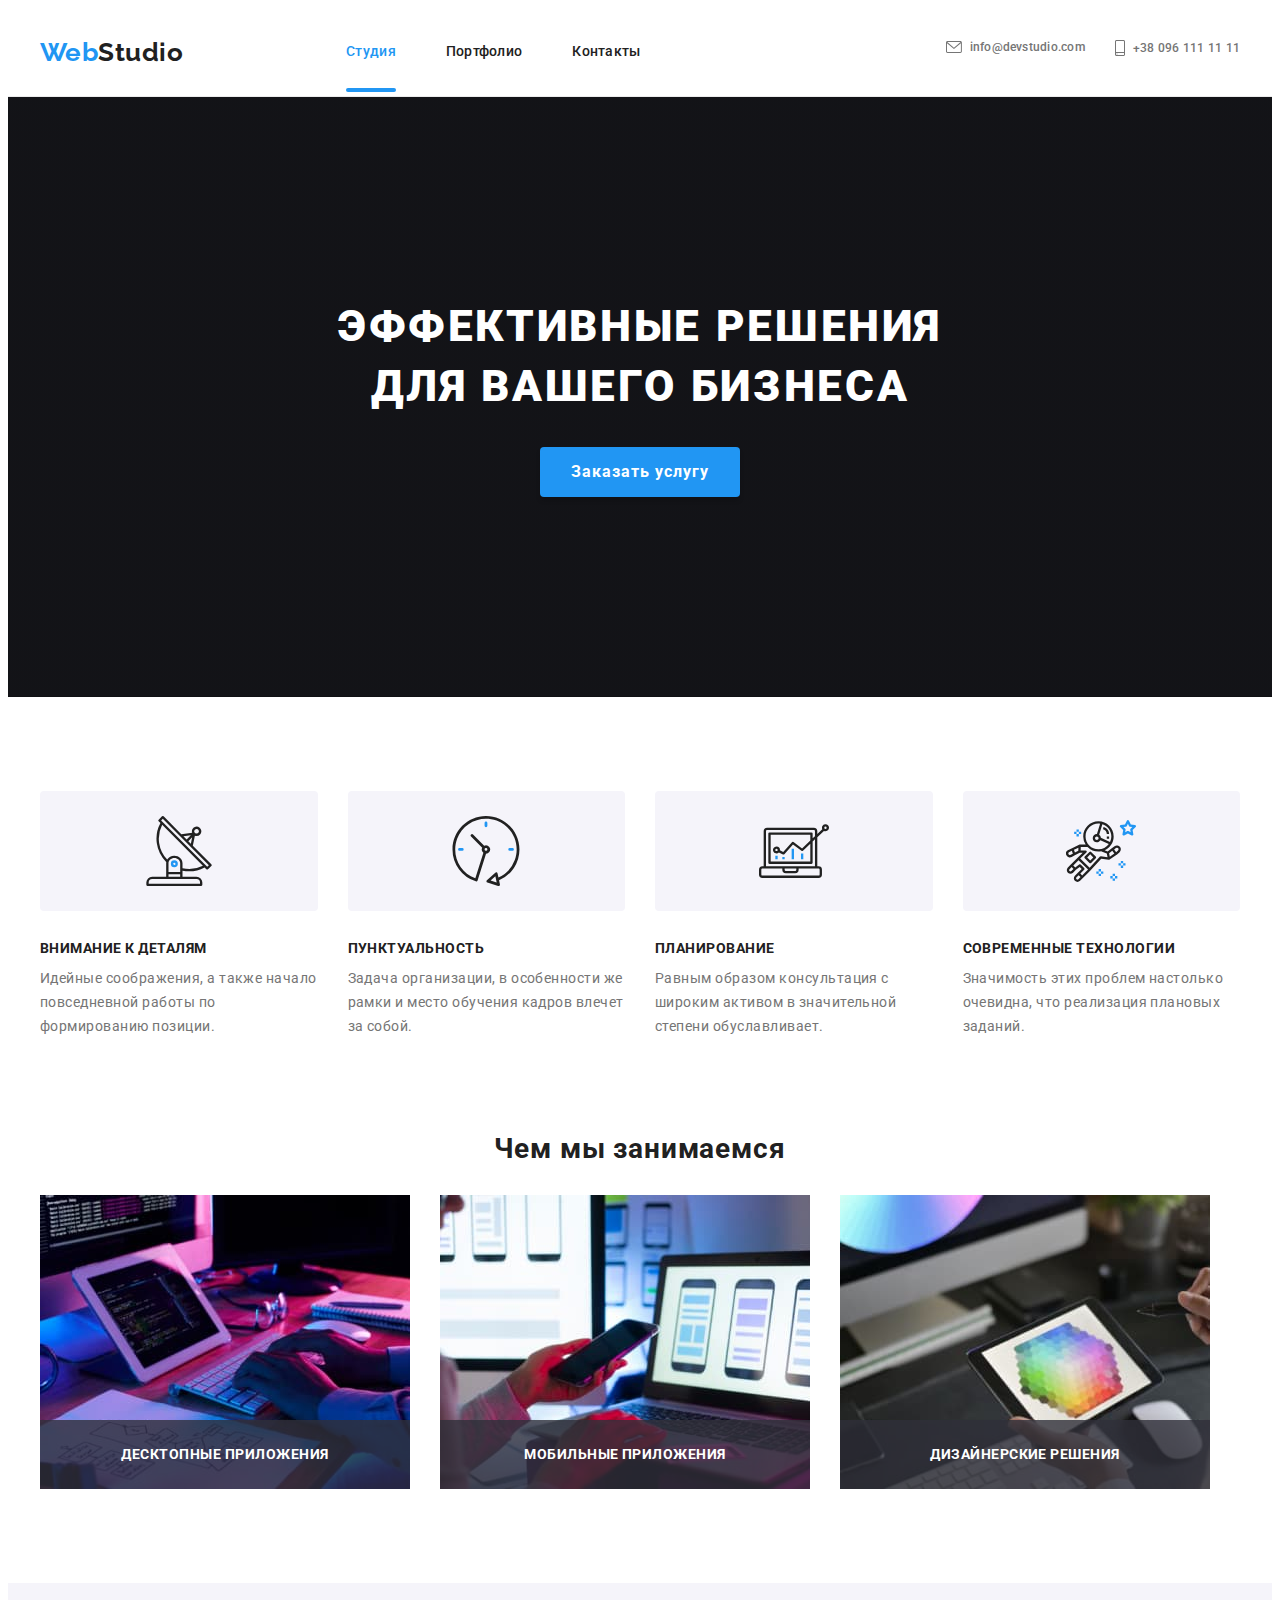
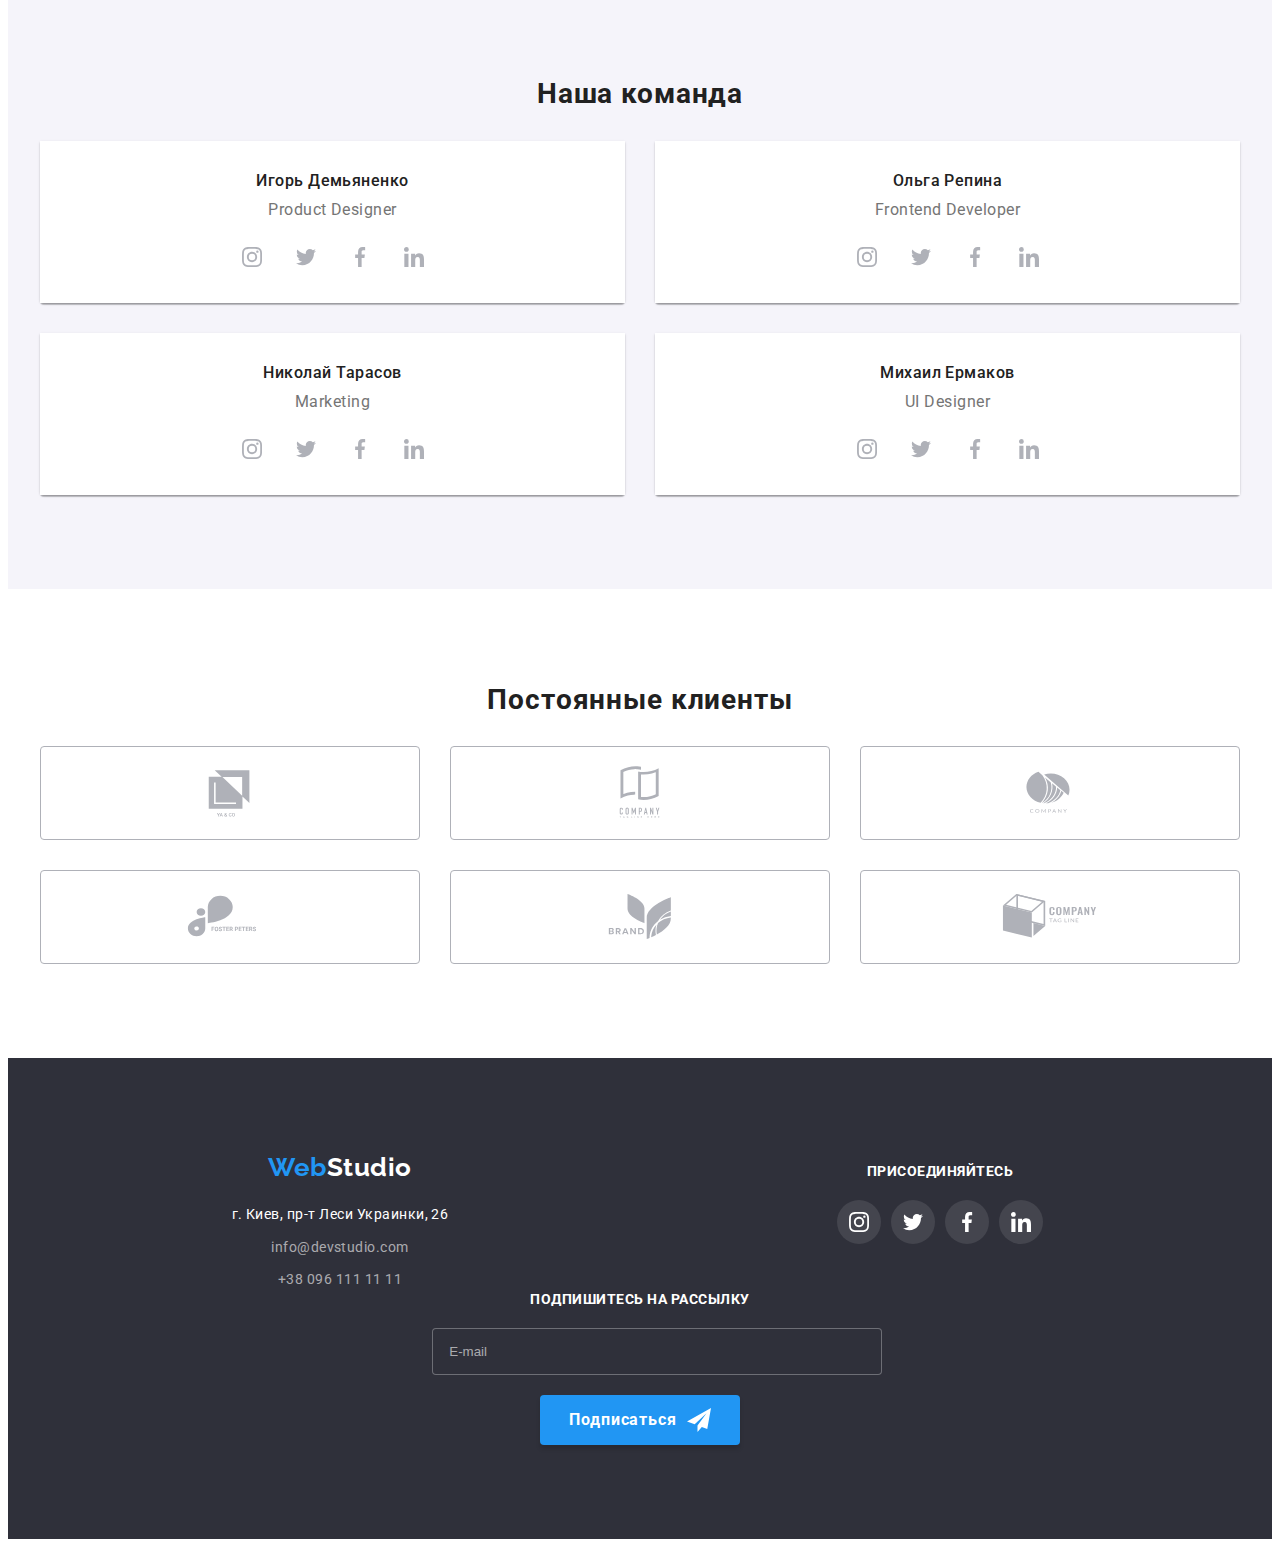
==== commit 4ff3b290: "стилизирует секцию "чем мы занимаемся" для десктопа" ====
--- a/index.html
+++ b/index.html
@@ -170,16 +170,16 @@
                 <h2 class="section__title">Чем мы занимаемся</h2>
                 <ul class="services__list">
                     <li class="service">
-                        <img class="service__img" src="./im1ages/computer.jpg" alt="Компьютер и клавиатура" width="370">
+                        <img class="service__img" src="./images/computer.jpg" alt="Компьютер и клавиатура" width="370">
                         <p class="service__title">Десктопные приложения</p>
                     </li>
                     <li class="service">
-                        <img class="service__img" src="./im1ages/phone.jpg" alt="Мобильный телефон на фоне ноутбука"
+                        <img class="service__img" src="./images/phone.jpg" alt="Мобильный телефон на фоне ноутбука"
                             width="370">
                         <p class="service__title">Мобильные приложения</p>
                     </li>
                     <li class="service">
-                        <img class="service__img" src="./im1ages/tablet.jpg" alt="Планшет" width="370">
+                        <img class="service__img" src="./images/tablet.jpg" alt="Планшет" width="370">
                         <p class="service__title">Дизайнерские решения</p>
                     </li>
                 </ul>
--- a/css/main.min.css
+++ b/css/main.min.css
@@ -1,2 +1,2 @@
-.nav__link,.head-contacts__link,.head-socials__link,.logo,.foot-contacts__link{text-decoration:none}.nav__item,.head-contacts__item,.head-socials,.feature,.service,.member,.member__socials,.clients,.foot-contacts__item,.footer-socials__item{list-style-type:none}.nav__link{position:relative;font-size:14px;line-height:1.14;letter-spacing:0.02em;font-weight:500;-webkit-transition:color 250ms cubic-bezier(0.4, 0, 0.2, 1);transition:color 250ms cubic-bezier(0.4, 0, 0.2, 1)}.nav__link:hover,.nav__link:focus{color:#2196f3}.button{cursor:pointer;border:none;border-radius:4px}.button{display:-webkit-inline-box;display:-ms-inline-flexbox;display:inline-flex;-webkit-box-align:center;-ms-flex-align:center;align-items:center;-webkit-box-pack:center;-ms-flex-pack:center;justify-content:center;padding:10px;min-width:200px;min-height:50px;font-family:inherit;font-weight:700;font-size:16px;line-height:1.87;letter-spacing:0.06em;color:#fff;background-color:#2196f3;-webkit-box-shadow:0px 4px 4px rgba(0,0,0,0.15);box-shadow:0px 4px 4px rgba(0,0,0,0.15);-webkit-transition:background-color 250ms cubic-bezier(0.4, 0, 0.2, 1);transition:background-color 250ms cubic-bezier(0.4, 0, 0.2, 1)}.button:hover,.button:focus{background-color:#188ce8}.contact-form__input,.contact-form__feedback{display:block;width:100%;border:1px solid rgba(33,33,33,0.2);border-radius:4px;color:#212121;-webkit-transition:border 250ms cubic-bezier(0.4, 0, 0.2, 1);transition:border 250ms cubic-bezier(0.4, 0, 0.2, 1);font-size:14px;line-height:1.14;letter-spacing:0.01em}.contact-form__input:focus,.contact-form__feedback:focus{border:1px solid #2196f3;outline:white}ul{margin:0;padding:0}h1,h2,h3,h4,h5,h6,p{margin:0}body{font-family:'Roboto', sans-serif;font-weight:400;letter-spacing:0.03em;color:#757575}.container{padding-left:15px;padding-right:15px;margin:0 auto}@media screen and (min-width: 480px){.container{width:480px}}@media screen and (min-width: 768px){.container{width:768px}}@media screen and (min-width: 1200px){.container{width:1200px}}.section{padding-top:60px;padding-bottom:60px}.section--top-padding-no{padding-top:0}.section--grey{background-color:#f5f4fa}.section__title{margin-bottom:30px;font-size:28px;line-height:1.18;text-align:center;letter-spacing:0.03em;color:#212121}.page-header{position:relative;border-bottom:1px solid #ececec}.page-header__container{display:-webkit-box;display:-ms-flexbox;display:flex;-webkit-box-align:center;-ms-flex-align:center;align-items:center;-webkit-box-pack:justify;-ms-flex-pack:justify;justify-content:space-between;min-height:60px}.nav{display:-webkit-box;display:-ms-flexbox;display:flex;-webkit-box-align:center;-ms-flex-align:center;align-items:center}.menu__button{display:-webkit-inline-box;display:-ms-inline-flexbox;display:inline-flex;margin:0;padding:0;border:none;background-color:transparent}.menu__button .icon-cross{display:none}.menu__button.is-open .icon-cross{display:block}.menu__button.is-open .icon-menu{display:none}@media screen and (min-width: 768px){.menu__button{display:none}}.menu__icon{fill:currentColor}.menu__container{background:#fff;-webkit-box-shadow:0px 4px 8px rgba(0,0,0,0.04),0px 2px 4px rgba(0,0,0,0.08),0px 1px 3px rgba(0,0,0,0.16);box-shadow:0px 4px 8px rgba(0,0,0,0.04),0px 2px 4px rgba(0,0,0,0.08),0px 1px 3px rgba(0,0,0,0.16)}.menu__container.is-open{display:block}@media screen and (max-width: 767px){.menu__container{display:none;position:absolute;top:100%;left:0;width:100%;min-height:300px;padding:48px 40px}}.nav__list{margin-bottom:302px}.nav__item:not(:last-child){margin-bottom:32px}.nav__link{font-weight:500;font-size:40px;line-height:1.18;letter-spacing:0.02em;color:#212121;-webkit-transition:color 250ms cubic-bezier(0.4, 0, 0.2, 1);transition:color 250ms cubic-bezier(0.4, 0, 0.2, 1)}.nav__link:hover,.nav__link:focus{color:#2196f3}.head-contacts{margin-bottom:64px}.head-contacts__item:not(:last-child){margin-bottom:32px}.head-contacts__link{font-weight:500;letter-spacing:0.02em;color:#757575}.head-contacts__link--big{font-size:34px;line-height:1.18;color:#2196f3}.head-contacts__link--small{font-size:24px;line-height:1.17}.head-contacts__icon{margin-right:10px;fill:currentColor}@media screen and (max-width: 767px){.head-contacts__icon{display:none}}.head-socials{display:-webkit-box;display:-ms-flexbox;display:flex;-ms-flex-wrap:wrap;flex-wrap:wrap}.head-socials__item:not(:first-child){padding-left:10px}.head-socials__item:not(:last-child){padding-right:10px;border-right:1px solid rgba(33,33,33,0.2)}.head-socials__link{font-weight:500;font-size:18px;line-height:1.22;letter-spacing:0.02em;color:#2196f3}.logo{display:inline-block;font-family:'Raleway', sans-serif;font-size:24px;line-height:1.17;font-weight:700;color:#212121}.logo__first-word{color:#2196f3}.hero{max-width:480px;margin-right:auto;margin-left:auto;padding-top:118px;padding-bottom:118px;text-align:center;background-image:-webkit-gradient(linear, left top, right top, from(rgba(47,48,58,0.4)), to(rgba(47,48,58,0.4))),url(../images/hero-background000000000000000000000000000000000000000.jpg);background-image:linear-gradient(to right, rgba(47,48,58,0.4), rgba(47,48,58,0.4)),url(../images/hero-background000000000000000000000000000000000000000.jpg);background-position:center;background-color:black}.site-title{max-width:360px;margin-left:auto;margin-right:auto;margin-bottom:30px;font-weight:900;font-size:26px;line-height:1.62;letter-spacing:0.06em;text-transform:uppercase;color:#fff}.backdrop{position:fixed;top:0;left:0;width:100%;height:100%;background-color:rgba(0,0,0,0.5);z-index:2;opacity:1;-webkit-transition:opacity 250ms cubic-bezier(0.4, 0, 0.2, 1);transition:opacity 250ms cubic-bezier(0.4, 0, 0.2, 1)}.backdrop.is-hidden{pointer-events:none;opacity:0}.backdrop.is-hidden .modal{-webkit-transform:translate(-50%, -50%) scale(1.1);transform:translate(-50%, -50%) scale(1.1);opacity:0}.modal{position:absolute;top:50%;left:50%;min-height:581px;width:528px;padding:40px 39px 40px 41px;border-radius:4px;text-align:center;background-color:#fff;-webkit-box-shadow:0px 1px 3px rgba(0,0,0,0.12),0px 1px 1px rgba(0,0,0,0.14),0px 2px 1px rgba(0,0,0,0.2);box-shadow:0px 1px 3px rgba(0,0,0,0.12),0px 1px 1px rgba(0,0,0,0.14),0px 2px 1px rgba(0,0,0,0.2);opacity:1;-webkit-transform:translate(-50%, -50%) scale(1);transform:translate(-50%, -50%) scale(1);-webkit-transition:opacity 250ms cubic-bezier(0.4, 0, 0.2, 1),-webkit-transform 250ms cubic-bezier(0.4, 0, 0.2, 1);transition:opacity 250ms cubic-bezier(0.4, 0, 0.2, 1),-webkit-transform 250ms cubic-bezier(0.4, 0, 0.2, 1);transition:transform 250ms cubic-bezier(0.4, 0, 0.2, 1),opacity 250ms cubic-bezier(0.4, 0, 0.2, 1);transition:transform 250ms cubic-bezier(0.4, 0, 0.2, 1),opacity 250ms cubic-bezier(0.4, 0, 0.2, 1),-webkit-transform 250ms cubic-bezier(0.4, 0, 0.2, 1)}.close-button{position:absolute;top:8px;right:8px;display:-webkit-inline-box;display:-ms-inline-flexbox;display:inline-flex;-webkit-box-align:center;-ms-flex-align:center;align-items:center;width:30px;height:30px;cursor:pointer;color:#000;background-color:#fff;border:1px solid rgba(0,0,0,0.1);border-radius:50%;-webkit-transition:color 250ms cubic-bezier(0.4, 0, 0.2, 1);transition:color 250ms cubic-bezier(0.4, 0, 0.2, 1)}.close-button:focus,.close-button:hover{color:#2196f3}.close-icon{fill:currentColor}.contact-form__call{margin-bottom:30px;font-weight:700;font-size:20px;line-height:1.15;color:#212121}.contact-form__field{position:relative;display:block}.contact-form__field:not(:last-child){margin-bottom:28px}.contact-form__label{position:absolute;top:-4px;left:0;-webkit-transform:translateY(-100%);transform:translateY(-100%);font-size:12px;line-height:1.14;letter-spacing:0.01em;color:#757575}.contact-form__input{padding:12px 42px}.contact-form__input:focus+.contact-form__icon{fill:#2196f3}.contact-form__icon{position:absolute;top:50%;left:12px;-webkit-transform:translateY(-50%);transform:translateY(-50%);-webkit-transition:fill 250ms cubic-bezier(0.4, 0, 0.2, 1);transition:fill 250ms cubic-bezier(0.4, 0, 0.2, 1)}.contact-form__feedback{height:120px;margin-top:4px;padding:12px 16px;resize:none;color:#212121}.contact-form__feedback::-webkit-input-placeholder{font-size:14px;line-height:1.14;letter-spacing:0.01em;color:rgba(117,117,117,0.5)}.contact-form__feedback:-ms-input-placeholder{font-size:14px;line-height:1.14;letter-spacing:0.01em;color:rgba(117,117,117,0.5)}.contact-form__feedback::-ms-input-placeholder{font-size:14px;line-height:1.14;letter-spacing:0.01em;color:rgba(117,117,117,0.5)}.contact-form__feedback::placeholder{font-size:14px;line-height:1.14;letter-spacing:0.01em;color:rgba(117,117,117,0.5)}.contact-form__policy{position:relative;display:block;margin-bottom:30px;font-size:14px;line-height:1.71;color:#757575}.contact-form__checkbox{-webkit-appearance:none;-moz-appearance:none;appearance:none}.contact-form__checkbox:checked ~ .checkbox-icon{background-color:#2196f3;border:none}.contact-form__agreement{color:#2196f3}.checkbox-icon{position:absolute;top:50%;left:0;-webkit-transform:translateY(-50%);transform:translateY(-50%);border:2px solid #212121;border-radius:2px}.backdrop,.modal{display:none}@media screen and (max-width: 767px){.feature:not(:last-child){margin-bottom:30px}}.feature__thumb{display:-webkit-box;display:-ms-flexbox;display:flex;-webkit-box-align:center;-ms-flex-align:center;align-items:center;-webkit-box-pack:center;-ms-flex-pack:center;justify-content:center;width:100%;height:120px;border-radius:4px;margin-bottom:30px;background-color:#f5f4fa}.feature__subtitle{margin-bottom:10px;font-size:14px;line-height:1.14;text-transform:uppercase;color:#212121}@media screen and (max-width: 767px){.feature__subtitle{text-align:center}}.feature__desc{font-size:14px;line-height:1.71}.services__list{display:-webkit-box;display:-ms-flexbox;display:flex}.service{position:relative;text-align:center;z-index:1}.service:not(:nth-child(3n)){margin-right:30px}.service__img{display:block}.service__title{position:absolute;left:0;bottom:0;width:100%;padding-top:27px;padding-bottom:27px;overflow:hidden;font-weight:700;font-size:14px;line-height:1.14;text-transform:uppercase;color:#fff;background-color:rgba(47,48,58,0.8)}@media screen and (max-width: 1199px){.services__section{display:none}}.member{-webkit-box-shadow:0px 1px 3px rgba(0,0,0,0.12),0px 1px 1px rgba(0,0,0,0.14),0px 2px 1px rgba(0,0,0,0.2);box-shadow:0px 1px 3px rgba(0,0,0,0.12),0px 1px 1px rgba(0,0,0,0.14),0px 2px 1px rgba(0,0,0,0.2);border-radius:0px 0px 4px 4px}.member__about{padding:30px 0px 24px 0px;text-align:center;background-color:#fff}.member__name{font-weight:500;font-size:16px;line-height:1.19;color:#212121}.member__position{margin-top:10px;font-size:16px;line-height:1.19}.member__socials{display:-webkit-inline-box;display:-ms-inline-flexbox;display:inline-flex;margin-top:16px}.member__social:not(:last-child){margin-right:10px}.member__link{display:-webkit-box;display:-ms-flexbox;display:flex;-webkit-box-align:center;-ms-flex-align:center;align-items:center;-webkit-box-pack:center;-ms-flex-pack:center;justify-content:center;width:44px;height:44px;border-radius:50%;color:#afb1b8;-webkit-transition:color 250ms cubic-bezier(0.4, 0, 0.2, 1),background-color 250ms cubic-bezier(0.4, 0, 0.2, 1);transition:color 250ms cubic-bezier(0.4, 0, 0.2, 1),background-color 250ms cubic-bezier(0.4, 0, 0.2, 1)}.member__link:hover,.member__link:focus{color:#fff;background-color:#2196f3}.member__icon-link{fill:currentColor}.clients{display:-webkit-box;display:-ms-flexbox;display:flex;-ms-flex-wrap:wrap;flex-wrap:wrap;margin:-15px}.client{-ms-flex-preferred-size:calc((100% - 2 * 30px) / 2);flex-basis:calc((100% - 2 * 30px) / 2);margin:15px}.client__link{display:-webkit-box;display:-ms-flexbox;display:flex;-webkit-box-align:center;-ms-flex-align:center;align-items:center;-webkit-box-pack:center;-ms-flex-pack:center;justify-content:center;height:92px;border:1px solid #afb1b8;border-radius:4px;color:#afb1b8;-webkit-transition:color 250ms cubic-bezier(0.4, 0, 0.2, 1),border 250ms cubic-bezier(0.4, 0, 0.2, 1);transition:color 250ms cubic-bezier(0.4, 0, 0.2, 1),border 250ms cubic-bezier(0.4, 0, 0.2, 1)}.client__link:hover,.client__link:focus{border:1px solid #2196f3;color:#2196f3}.client__icon{fill:currentColor}.footer{background-color:#2f303a;text-align:center}.footer__logo{color:#fff;margin-bottom:20px}.footer__box:not(:last-child){margin-bottom:60px}.foot-contacts{font-style:normal}.foot-contacts__item:not(:last-child){margin-bottom:9px}.foot-contacts__link{font-size:14px;line-height:1.71;color:rgba(255,255,255,0.6)}.foot-contacts__link--light-color{color:#fff}.footer-socials__call,.signup__call{margin-bottom:20px;font-weight:700;font-size:14px;line-height:1.14;text-transform:uppercase;color:#fff}.footer-socials__list{display:-webkit-inline-box;display:-ms-inline-flexbox;display:inline-flex}.footer-socials__item:not(:last-child){margin-right:10px}.footer-socials__link{display:-webkit-box;display:-ms-flexbox;display:flex;-webkit-box-align:center;-ms-flex-align:center;align-items:center;-webkit-box-pack:center;-ms-flex-pack:center;justify-content:center;width:44px;height:44px;border-radius:50%;color:#fff;background-color:rgba(255,255,255,0.1);-webkit-transition:background-color 250ms cubic-bezier(0.4, 0, 0.2, 1);transition:background-color 250ms cubic-bezier(0.4, 0, 0.2, 1)}.footer-socials__link:hover,.footer-socials__link:focus{background-color:#2196f3}.footer-socials__icon{fill:currentColor}.signup__input{margin-bottom:20px;max-width:358px;padding:15px 16px;border:1px solid rgba(255,255,255,0.3);border-radius:4px;color:#fff;background-color:#2f303a}.signup__input::-webkit-input-placeholder{color:rgba(255,255,255,0.6)}.signup__input:-ms-input-placeholder{color:rgba(255,255,255,0.6)}.signup__input::-ms-input-placeholder{color:rgba(255,255,255,0.6)}.signup__input::placeholder{color:rgba(255,255,255,0.6)}.signup__icon{margin-left:10px}
+.nav__link,.head-contacts__link,.head-socials__link,.logo,.foot-contacts__link,.port-card__link{text-decoration:none}.nav__item,.head-contacts__item,.head-socials,.feature,.service,.member,.member__socials,.clients,.foot-contacts__item,.footer-socials__item,.port-buttons,.port-cards{list-style-type:none}.button,.port-button__link{cursor:pointer;border:none;border-radius:4px}.button{display:-webkit-inline-box;display:-ms-inline-flexbox;display:inline-flex;-webkit-box-align:center;-ms-flex-align:center;align-items:center;-webkit-box-pack:center;-ms-flex-pack:center;justify-content:center;padding:10px;min-width:200px;min-height:50px;font-family:inherit;font-weight:700;font-size:16px;line-height:1.87;letter-spacing:0.06em;color:#fff;background-color:#2196f3;-webkit-box-shadow:0px 4px 4px rgba(0,0,0,0.15);box-shadow:0px 4px 4px rgba(0,0,0,0.15);-webkit-transition:background-color 250ms cubic-bezier(0.4, 0, 0.2, 1);transition:background-color 250ms cubic-bezier(0.4, 0, 0.2, 1)}.button:hover,.button:focus{background-color:#188ce8}.contact-form__input,.contact-form__feedback{display:block;width:100%;border:1px solid rgba(33,33,33,0.2);border-radius:4px;color:#212121;-webkit-transition:border 250ms cubic-bezier(0.4, 0, 0.2, 1);transition:border 250ms cubic-bezier(0.4, 0, 0.2, 1);font-size:14px;line-height:1.14;letter-spacing:0.01em}.contact-form__input:focus,.contact-form__feedback:focus{border:1px solid #2196f3;outline:white}ul{margin:0;padding:0}h1,h2,h3,h4,h5,h6,p{margin:0}body{font-family:'Roboto', sans-serif;font-weight:400;letter-spacing:0.03em;color:#757575}.container{padding-left:15px;padding-right:15px;margin:0 auto}@media screen and (min-width: 480px){.container{width:480px}}@media screen and (min-width: 768px){.container{width:768px}}@media screen and (min-width: 1200px){.container{width:1200px}}.section{padding-top:60px;padding-bottom:60px}@media screen and (min-width: 1200px){.section{padding-top:94px;padding-bottom:94px}}.section--top-padding-no{padding-top:0}.section--grey{background-color:#f5f4fa}.section__title{margin-bottom:30px;font-size:28px;line-height:1.18;text-align:center;letter-spacing:0.03em;color:#212121}.page-header{position:relative;border-bottom:1px solid #ececec}.page-header__container{display:-webkit-box;display:-ms-flexbox;display:flex;-webkit-box-align:center;-ms-flex-align:center;align-items:center;-webkit-box-pack:justify;-ms-flex-pack:justify;justify-content:space-between;min-height:60px}.nav{display:-webkit-box;display:-ms-flexbox;display:flex;-webkit-box-align:center;-ms-flex-align:center;align-items:center}.menu__button{display:-webkit-inline-box;display:-ms-inline-flexbox;display:inline-flex;margin:0;padding:0;border:none;background-color:transparent}.menu__button .icon-cross{display:none}.menu__button.is-open .icon-cross{display:block}.menu__button.is-open .icon-menu{display:none}@media screen and (min-width: 768px){.menu__button{display:none}}.menu__icon{fill:currentColor}@media screen and (max-width: 767px){.menu__container{display:none;position:absolute;top:100%;left:0;width:100%;min-height:300px;padding:48px 40px;-webkit-box-shadow:0px 4px 8px rgba(0,0,0,0.04),0px 2px 4px rgba(0,0,0,0.08),0px 1px 3px rgba(0,0,0,0.16);box-shadow:0px 4px 8px rgba(0,0,0,0.04),0px 2px 4px rgba(0,0,0,0.08),0px 1px 3px rgba(0,0,0,0.16);z-index:30;background:#fff}.menu__container.is-open{display:block}}@media screen and (min-width: 768px){.menu__container{display:-webkit-box;display:-ms-flexbox;display:flex;-webkit-box-align:center;-ms-flex-align:center;align-items:center}}@media screen and (max-width: 767px){.nav__list{margin-bottom:302px}}@media screen and (min-width: 768px){.nav__list{display:-webkit-box;display:-ms-flexbox;display:flex}}@media screen and (max-width: 767px){.nav__item:not(:last-child){margin-bottom:32px}}@media screen and (min-width: 768px){.nav__item:not(:last-child){margin-right:50px}}.nav__link{font-weight:500;font-size:40px;line-height:1.18;letter-spacing:0.02em;color:#212121;-webkit-transition:color 250ms cubic-bezier(0.4, 0, 0.2, 1);transition:color 250ms cubic-bezier(0.4, 0, 0.2, 1)}@media screen and (min-width: 768px){.nav__link{position:relative;display:block;padding-top:32px;padding-bottom:32px;font-size:14px;line-height:1.14}}.nav__link:hover,.nav__link:focus{color:#2196f3}@media screen and (min-width: 768px){.nav__link--current{color:#2196f3}.nav__link--current::after{display:inline-block;position:absolute;content:'';left:0;bottom:0;width:100%;height:4px;border-radius:2px;background-color:#2196f3}}@media screen and (max-width: 767px){.head-contacts{margin-bottom:64px}}@media screen and (min-width: 768px){.head-contacts{display:-webkit-box;display:-ms-flexbox;display:flex;-webkit-box-orient:vertical;-webkit-box-direction:reverse;-ms-flex-direction:column-reverse;flex-direction:column-reverse;margin-left:84px}}@media screen and (min-width: 1200px){.head-contacts{-webkit-box-orient:horizontal;-webkit-box-direction:reverse;-ms-flex-direction:row-reverse;flex-direction:row-reverse;margin-left:305px}}@media screen and (max-width: 767px){.head-contacts__item:not(:last-child){margin-bottom:32px}}@media screen and (min-width: 768px), (max-width: 1199px){.head-contacts__item:last-child{margin-bottom:10px}}@media screen and (min-width: 1200px){.head-contacts__item:last-child{margin-right:30px}}.head-contacts__link{font-weight:500;letter-spacing:0.02em;color:#757575}@media screen and (min-width: 768px){.head-contacts__link{font-size:12px;line-height:1.17;display:-webkit-box;display:-ms-flexbox;display:flex;-webkit-box-align:center;-ms-flex-align:center;align-items:center}}@media screen and (min-width: 1200px){.head-contacts__link{padding-top:32px;padding-bottom:32px}.head-contacts__link:hover,.head-contacts__link:focus{color:#2196f3}}@media screen and (max-width: 767px){.head-contacts__link--big{font-size:34px;line-height:1.18;color:#2196f3}.head-contacts__link--small{font-size:24px;line-height:1.17}}.head-contacts__icon{margin-right:8px;fill:currentColor}@media screen and (max-width: 767px){.head-contacts__icon{display:none}}.head-socials{display:-webkit-box;display:-ms-flexbox;display:flex;-ms-flex-wrap:wrap;flex-wrap:wrap}@media screen and (min-width: 768px){.head-socials{display:none}}.head-socials__item:not(:first-child){padding-left:10px}.head-socials__item:not(:last-child){padding-right:10px;border-right:1px solid rgba(33,33,33,0.2)}.head-socials__link{font-weight:500;font-size:18px;line-height:1.22;letter-spacing:0.02em;color:#2196f3}.logo{display:inline-block;font-family:'Raleway', sans-serif;font-size:24px;line-height:1.17;font-weight:700;color:#212121}@media screen and (min-width: 1200px){.logo{font-size:26px;line-height:1.19}}.logo__first-word{color:#2196f3}.hero{max-width:480px;margin-left:auto;margin-right:auto;padding-top:118px;padding-bottom:118px;text-align:center;background-image:-webkit-gradient(linear, left top, right top, from(rgba(47,48,58,0.4)), to(rgba(47,48,58,0.4))),url(../images/hero-background000000000000000000000000000000000000000.jpg);background-image:linear-gradient(to right, rgba(47,48,58,0.4), rgba(47,48,58,0.4)),url(../images/hero-background000000000000000000000000000000000000000.jpg);background-position:center;background-color:black}@media screen and (min-width: 768px){.hero{max-width:768px}}@media screen and (min-width: 1200px){.hero{max-width:1600px;padding-top:200px;padding-bottom:200px}}.site-title{max-width:360px;margin-left:auto;margin-right:auto;margin-bottom:30px;font-weight:900;font-size:26px;line-height:1.62;letter-spacing:0.06em;text-transform:uppercase;color:#fff}@media screen and (min-width: 1200px){.site-title{max-width:696px;font-size:44px;line-height:1.36}}.backdrop{position:fixed;top:0;left:0;width:100%;height:100%;background-color:rgba(0,0,0,0.5);z-index:2;opacity:1;-webkit-transition:opacity 250ms cubic-bezier(0.4, 0, 0.2, 1);transition:opacity 250ms cubic-bezier(0.4, 0, 0.2, 1);overflow-y:scroll}@media screen and (max-width: 767px){.backdrop{padding:93px 15px 94px 15px}}.backdrop.is-hidden{pointer-events:none;opacity:0}.backdrop.is-hidden .modal{-webkit-transform:translate(-50%, -50%) scale(1.1);transform:translate(-50%, -50%) scale(1.1);opacity:0}.modal{position:relative;max-width:450px;padding:40px;border-radius:4px;text-align:center;background-color:#fff;-webkit-box-shadow:0px 1px 3px rgba(0,0,0,0.12),0px 1px 1px rgba(0,0,0,0.14),0px 2px 1px rgba(0,0,0,0.2);box-shadow:0px 1px 3px rgba(0,0,0,0.12),0px 1px 1px rgba(0,0,0,0.14),0px 2px 1px rgba(0,0,0,0.2);opacity:1;-webkit-transition:opacity 250ms cubic-bezier(0.4, 0, 0.2, 1);transition:opacity 250ms cubic-bezier(0.4, 0, 0.2, 1)}@media screen and (min-width: 768px){.modal{position:absolute;top:50%;left:50%;-webkit-transform:translate(-50%, -50%) scale(1);transform:translate(-50%, -50%) scale(1);-webkit-transition:-webkit-transform 250ms cubic-bezier(0.4, 0, 0.2, 1);transition:-webkit-transform 250ms cubic-bezier(0.4, 0, 0.2, 1);transition:transform 250ms cubic-bezier(0.4, 0, 0.2, 1);transition:transform 250ms cubic-bezier(0.4, 0, 0.2, 1), -webkit-transform 250ms cubic-bezier(0.4, 0, 0.2, 1)}}.close-button{position:absolute;top:8px;right:8px;display:-webkit-inline-box;display:-ms-inline-flexbox;display:inline-flex;-webkit-box-align:center;-ms-flex-align:center;align-items:center;width:30px;height:30px;cursor:pointer;color:#000;background-color:#fff;border:1px solid rgba(0,0,0,0.1);border-radius:50%;-webkit-transition:color 250ms cubic-bezier(0.4, 0, 0.2, 1);transition:color 250ms cubic-bezier(0.4, 0, 0.2, 1)}.close-button:focus,.close-button:hover{color:#2196f3}.close-icon{fill:currentColor}.contact-form__call{margin-bottom:30px;font-weight:700;font-size:20px;line-height:1.5;color:#212121}.contact-form__field{position:relative;display:block}.contact-form__field:not(:last-child){margin-bottom:28px}.contact-form__label{position:absolute;top:-4px;left:0;-webkit-transform:translateY(-100%);transform:translateY(-100%);font-size:12px;line-height:1.14;letter-spacing:0.01em;color:#757575}.contact-form__input{padding:12px 42px}.contact-form__input:focus+.contact-form__icon{fill:#2196f3}.contact-form__icon{position:absolute;top:50%;left:12px;-webkit-transform:translateY(-50%);transform:translateY(-50%);-webkit-transition:fill 250ms cubic-bezier(0.4, 0, 0.2, 1);transition:fill 250ms cubic-bezier(0.4, 0, 0.2, 1)}.contact-form__feedback{height:120px;margin-top:4px;padding:12px 16px;resize:none;color:#212121}.contact-form__feedback::-webkit-input-placeholder{font-size:14px;line-height:1.14;letter-spacing:0.01em;color:rgba(117,117,117,0.5)}.contact-form__feedback:-ms-input-placeholder{font-size:14px;line-height:1.14;letter-spacing:0.01em;color:rgba(117,117,117,0.5)}.contact-form__feedback::-ms-input-placeholder{font-size:14px;line-height:1.14;letter-spacing:0.01em;color:rgba(117,117,117,0.5)}.contact-form__feedback::placeholder{font-size:14px;line-height:1.14;letter-spacing:0.01em;color:rgba(117,117,117,0.5)}.contact-form__policy{position:relative;display:block;margin-bottom:30px;font-size:12px;line-height:1.17;color:#757575}.contact-form__checkbox{-webkit-appearance:none;-moz-appearance:none;appearance:none;margin-right:8px}.contact-form__checkbox:checked ~ .checkbox-icon{background-color:#2196f3;border:none}.contact-form__agreement{color:#2196f3}.checkbox-icon{position:absolute;top:50%;left:0;-webkit-transform:translateY(-50%);transform:translateY(-50%);border:2px solid #212121;border-radius:2px}@media screen and (min-width: 768px){.features{display:-webkit-box;display:-ms-flexbox;display:flex;-ms-flex-wrap:wrap;flex-wrap:wrap;margin:-15px}}@media screen and (max-width: 767px){.feature:not(:last-child){margin-bottom:30px}}@media screen and (min-width: 768px){.feature{-ms-flex-preferred-size:calc((100% - 30px * 2) / 2);flex-basis:calc((100% - 30px * 2) / 2);margin:15px}}@media screen and (min-width: 1200px){.feature{-ms-flex-preferred-size:calc((100% - 30px * 4) / 4);flex-basis:calc((100% - 30px * 4) / 4)}}.feature__thumb{display:-webkit-box;display:-ms-flexbox;display:flex;-webkit-box-align:center;-ms-flex-align:center;align-items:center;-webkit-box-pack:center;-ms-flex-pack:center;justify-content:center;width:100%;height:120px;border-radius:4px;margin-bottom:30px;background-color:#f5f4fa}.feature__subtitle{margin-bottom:10px;font-size:14px;line-height:1.14;text-transform:uppercase;color:#212121}@media screen and (max-width: 767px){.feature__subtitle{text-align:center}}.feature__desc{font-size:14px;line-height:1.71}.services__list{display:-webkit-box;display:-ms-flexbox;display:flex}.service{position:relative;text-align:center;z-index:1}.service:not(:nth-child(3n)){margin-right:30px}.service__img{display:block}.service__title{position:absolute;left:0;bottom:0;width:100%;padding-top:27px;padding-bottom:27px;overflow:hidden;font-weight:700;font-size:14px;line-height:1.14;text-transform:uppercase;color:#fff;background-color:rgba(47,48,58,0.8)}@media screen and (max-width: 1199px){.services__section{display:none}}@media screen and (min-width: 768px){.members{display:-webkit-box;display:-ms-flexbox;display:flex;-ms-flex-wrap:wrap;flex-wrap:wrap;margin:-15px}}.member{-webkit-box-shadow:0px 1px 3px rgba(0,0,0,0.12),0px 1px 1px rgba(0,0,0,0.14),0px 2px 1px rgba(0,0,0,0.2);box-shadow:0px 1px 3px rgba(0,0,0,0.12),0px 1px 1px rgba(0,0,0,0.14),0px 2px 1px rgba(0,0,0,0.2);border-radius:0px 0px 4px 4px}@media screen and (min-width: 768px){.member{-ms-flex-preferred-size:calc((100% - 2 * 30px) / 2);flex-basis:calc((100% - 2 * 30px) / 2);margin:15px}}.member__about{padding:30px 0px 24px 0px;text-align:center;background-color:#fff}.member__name{font-weight:500;font-size:16px;line-height:1.19;color:#212121}.member__position{margin-top:10px;font-size:16px;line-height:1.19}.member__socials{display:-webkit-inline-box;display:-ms-inline-flexbox;display:inline-flex;margin-top:16px}.member__social:not(:last-child){margin-right:10px}.member__link{display:-webkit-box;display:-ms-flexbox;display:flex;-webkit-box-align:center;-ms-flex-align:center;align-items:center;-webkit-box-pack:center;-ms-flex-pack:center;justify-content:center;width:44px;height:44px;border-radius:50%;color:#afb1b8;-webkit-transition:color 250ms cubic-bezier(0.4, 0, 0.2, 1),background-color 250ms cubic-bezier(0.4, 0, 0.2, 1);transition:color 250ms cubic-bezier(0.4, 0, 0.2, 1),background-color 250ms cubic-bezier(0.4, 0, 0.2, 1)}.member__link:hover,.member__link:focus{color:#fff;background-color:#2196f3}.member__icon-link{fill:currentColor}.clients{display:-webkit-box;display:-ms-flexbox;display:flex;-ms-flex-wrap:wrap;flex-wrap:wrap;margin:-15px}.client{-ms-flex-preferred-size:calc((100% - 2 * 30px) / 2);flex-basis:calc((100% - 2 * 30px) / 2);margin:15px}@media screen and (min-width: 768px){.client{-ms-flex-preferred-size:calc((100% - 3 * 30px) / 3);flex-basis:calc((100% - 3 * 30px) / 3)}}.client__link{display:-webkit-box;display:-ms-flexbox;display:flex;-webkit-box-align:center;-ms-flex-align:center;align-items:center;-webkit-box-pack:center;-ms-flex-pack:center;justify-content:center;height:92px;border:1px solid #afb1b8;border-radius:4px;color:#afb1b8;-webkit-transition:color 250ms cubic-bezier(0.4, 0, 0.2, 1),border 250ms cubic-bezier(0.4, 0, 0.2, 1);transition:color 250ms cubic-bezier(0.4, 0, 0.2, 1),border 250ms cubic-bezier(0.4, 0, 0.2, 1)}.client__link:hover,.client__link:focus{border:1px solid #2196f3;color:#2196f3}.client__icon{fill:currentColor}.footer{background-color:#2f303a;text-align:center}@media screen and (min-width: 768px){.footer__container{display:-webkit-box;display:-ms-flexbox;display:flex;-ms-flex-wrap:wrap;flex-wrap:wrap;-webkit-box-align:baseline;-ms-flex-align:baseline;align-items:baseline;-webkit-box-pack:center;-ms-flex-pack:center;justify-content:center}}@media screen and (max-width: 1199px){.footer__box:not(:last-child){margin-bottom:60px}}@media screen and (min-width: 768px){.footer__box:not(:last-child){-ms-flex-preferred-size:50%;flex-basis:50%}}.footer__logo{color:#fff;margin-bottom:20px}.foot-contacts{font-style:normal}.foot-contacts__item:not(:last-child){margin-bottom:9px}.foot-contacts__link{font-size:14px;line-height:1.71;color:rgba(255,255,255,0.6)}.foot-contacts__link--light-color{color:#fff}.footer-socials__call,.signup__call{margin-bottom:20px;font-weight:700;font-size:14px;line-height:1.14;text-transform:uppercase;color:#fff}.footer-socials__list{display:-webkit-inline-box;display:-ms-inline-flexbox;display:inline-flex}.footer-socials__item:not(:last-child){margin-right:10px}.footer-socials__link{display:-webkit-box;display:-ms-flexbox;display:flex;-webkit-box-align:center;-ms-flex-align:center;align-items:center;-webkit-box-pack:center;-ms-flex-pack:center;justify-content:center;width:44px;height:44px;border-radius:50%;color:#fff;background-color:rgba(255,255,255,0.1);-webkit-transition:background-color 250ms cubic-bezier(0.4, 0, 0.2, 1);transition:background-color 250ms cubic-bezier(0.4, 0, 0.2, 1)}.footer-socials__link:hover,.footer-socials__link:focus{background-color:#2196f3}.footer-socials__icon{fill:currentColor}.signup__input{margin-bottom:20px;width:100%;max-width:450px;padding:15px 16px;border:1px solid rgba(255,255,255,0.3);border-radius:4px;color:#fff;background-color:#2f303a}.signup__input::-webkit-input-placeholder{color:rgba(255,255,255,0.6)}.signup__input:-ms-input-placeholder{color:rgba(255,255,255,0.6)}.signup__input::-ms-input-placeholder{color:rgba(255,255,255,0.6)}.signup__input::placeholder{color:rgba(255,255,255,0.6)}.signup__icon{margin-left:10px}.port-buttons{display:-webkit-box;display:-ms-flexbox;display:flex;-ms-flex-wrap:wrap;flex-wrap:wrap}@media screen and (min-width: 768px){.port-buttons{-webkit-box-pack:center;-ms-flex-pack:center;justify-content:center;margin-bottom:30px}}.port-button:not(:last-child){margin-right:8px}@media screen and (max-width: 767px){.port-button{margin-bottom:15px}}.port-button__link{padding:6px 22px;font-family:inherit;font-weight:500;font-size:16px;line-height:1.62;text-align:center;color:#212121;background-color:#f5f4fa;-webkit-transition:color 250ms cubic-bezier(0.4, 0, 0.2, 1),background-color 250ms cubic-bezier(0.4, 0, 0.2, 1),-webkit-box-shadow 250ms cubic-bezier(0.4, 0, 0.2, 1);transition:color 250ms cubic-bezier(0.4, 0, 0.2, 1),background-color 250ms cubic-bezier(0.4, 0, 0.2, 1),-webkit-box-shadow 250ms cubic-bezier(0.4, 0, 0.2, 1);transition:box-shadow 250ms cubic-bezier(0.4, 0, 0.2, 1),color 250ms cubic-bezier(0.4, 0, 0.2, 1),background-color 250ms cubic-bezier(0.4, 0, 0.2, 1);transition:box-shadow 250ms cubic-bezier(0.4, 0, 0.2, 1),color 250ms cubic-bezier(0.4, 0, 0.2, 1),background-color 250ms cubic-bezier(0.4, 0, 0.2, 1),-webkit-box-shadow 250ms cubic-bezier(0.4, 0, 0.2, 1)}.port-button__link:focus,.port-button__link:hover{color:#fff;background-color:#2196f3;-webkit-box-shadow:0px 3px 1px rgba(0,0,0,0.1),0px 1px 2px rgba(0,0,0,0.08),0px 2px 2px rgba(0,0,0,0.12);box-shadow:0px 3px 1px rgba(0,0,0,0.1),0px 1px 2px rgba(0,0,0,0.08),0px 2px 2px rgba(0,0,0,0.12)}@media screen and (max-width: 767px){.port-cards{margin-top:25px}}@media screen and (min-width: 768px){.port-cards{display:-webkit-box;display:-ms-flexbox;display:flex;-ms-flex-wrap:wrap;flex-wrap:wrap;margin:-15px}}.port-card{-ms-flex-preferred-size:calc((100% - 2 * 30px) / 2);flex-basis:calc((100% - 2 * 30px) / 2);margin:15px}.port-card:not(:last-child){margin-bottom:30px}.port-card:hover,.port-card:focus{-webkit-box-shadow:0px 1px 1px rgba(0,0,0,0.12),0px 4px 4px rgba(0,0,0,0.06),1px 4px 6px rgba(0,0,0,0.16);box-shadow:0px 1px 1px rgba(0,0,0,0.12),0px 4px 4px rgba(0,0,0,0.06),1px 4px 6px rgba(0,0,0,0.16)}.port-card__thumb{position:relative;overflow:hidden}.port-card__img{display:block}.port-card__overlay{position:absolute;top:0;left:0;width:100%;height:100%;background-color:rgba(33,150,243,0.9);-webkit-transform:translateY(100%);transform:translateY(100%);-webkit-transition:-webkit-transform 250ms cubic-bezier(0.4, 0, 0.2, 1);transition:-webkit-transform 250ms cubic-bezier(0.4, 0, 0.2, 1);transition:transform 250ms cubic-bezier(0.4, 0, 0.2, 1);transition:transform 250ms cubic-bezier(0.4, 0, 0.2, 1), -webkit-transform 250ms cubic-bezier(0.4, 0, 0.2, 1)}.port-card__link:hover .port-card__overlay{-webkit-transform:translateY(0);transform:translateY(0)}.port-card__link:focus .port-card__overlay{-webkit-transform:translateY(0);transform:translateY(0)}.port-card__label{padding:77px 24px;font-size:18px;line-height:1.56;color:#fff}.port-card__text{padding:20px 24px;border-right:1px solid #eee;border-left:1px solid #eee;border-bottom:1px solid #eee}.port-card__title{font-size:18px;line-height:2;letter-spacing:0.06em;color:#212121}.port-card__desc{font-size:16px;line-height:1.87;color:#757575}
 /*# sourceMappingURL=main.min.css.map */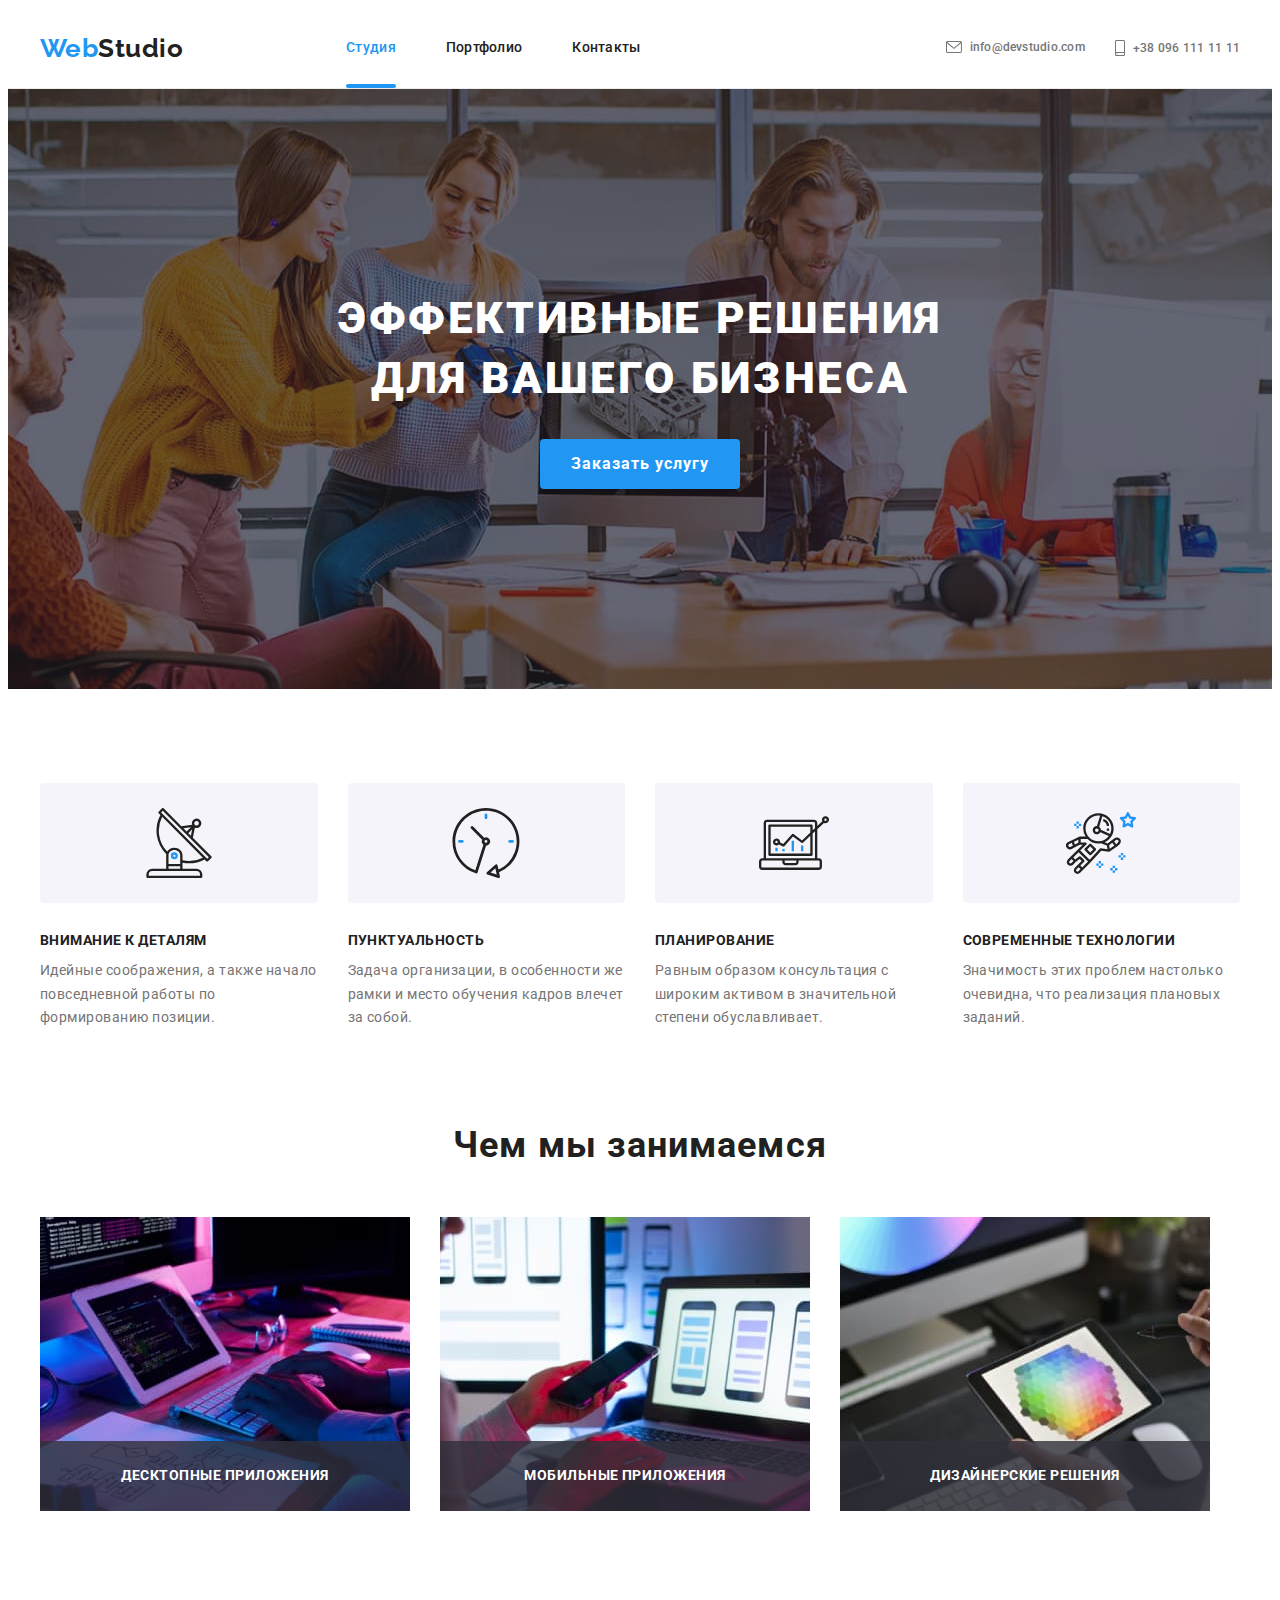
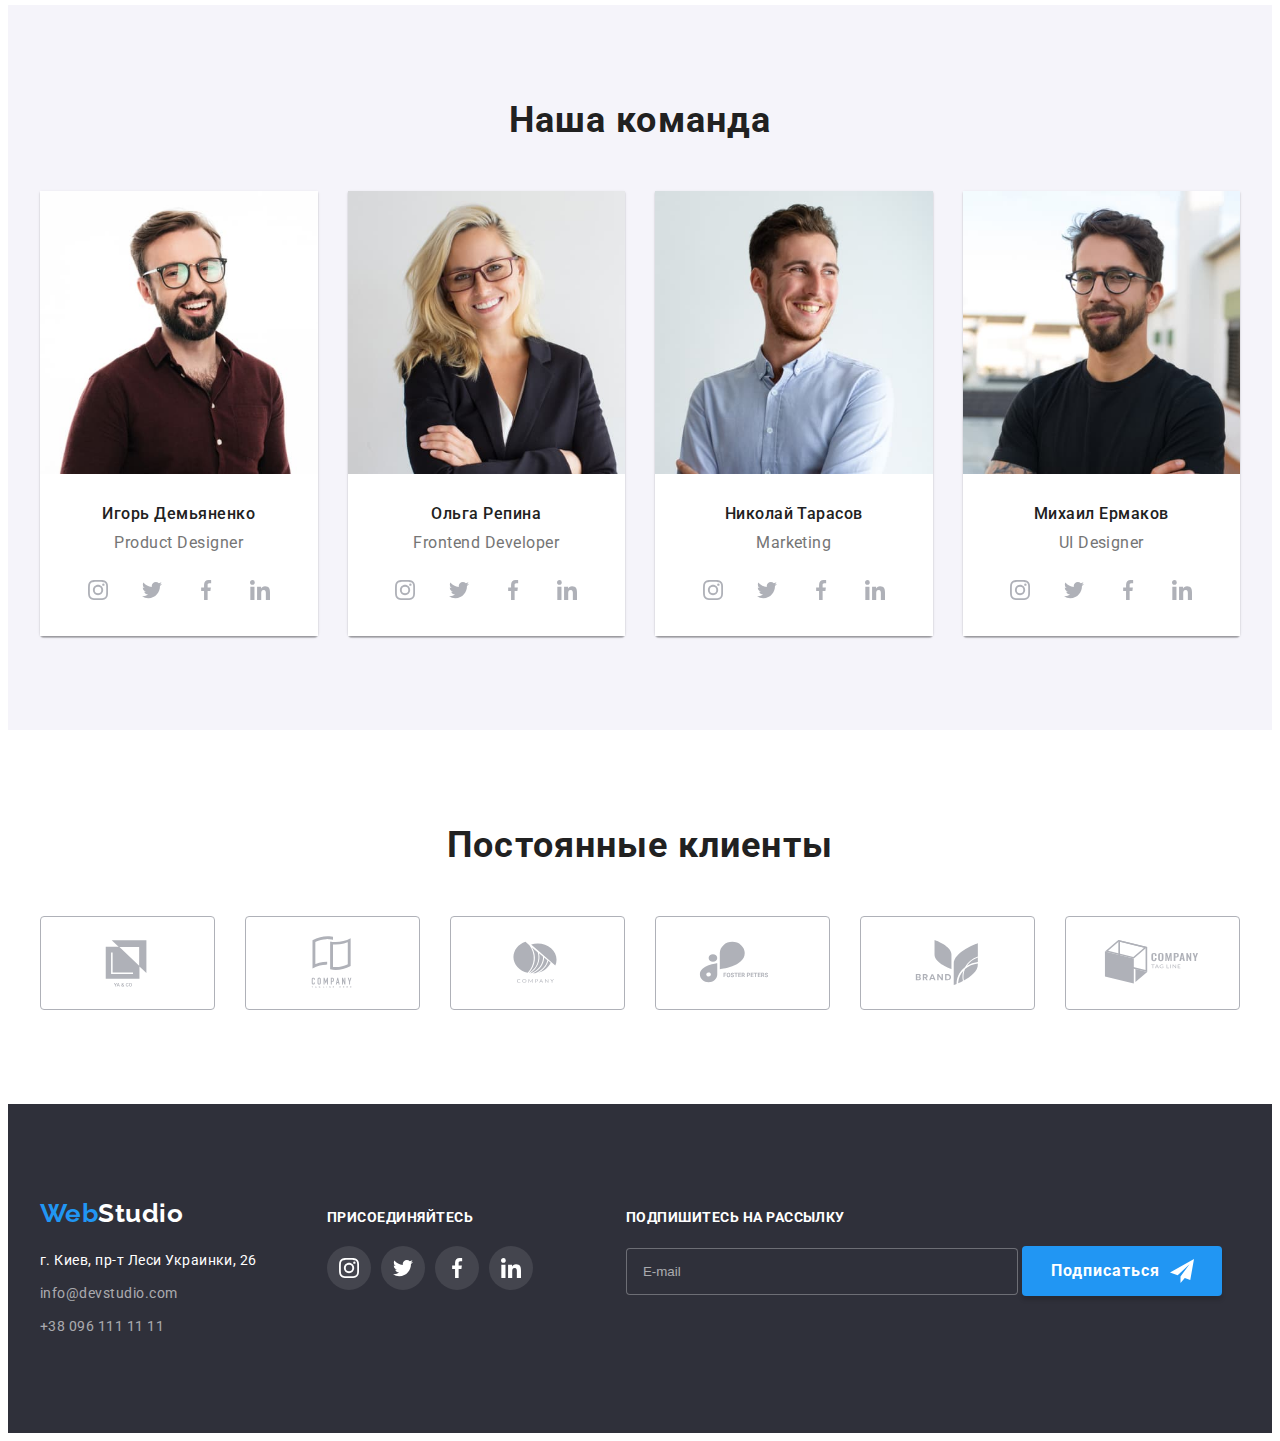
==== commit 0b4c2558: "добавляет адаптивные картинки в секцию комманда и услуги" ====
--- a/index.html
+++ b/index.html
@@ -170,16 +170,19 @@
                 <h2 class="section__title">Чем мы занимаемся</h2>
                 <ul class="services__list">
                     <li class="service">
-                        <img class="service__img" src="./images/computer.jpg" alt="Компьютер и клавиатура" width="370">
+                        <img srcset="./images/desktop-370.jpg 1x, ./images/desktop-740.jpg 2x"  
+                        src="./images/desktop-370.jpg" alt="Компьютер и клавиатура" width="370">
                         <p class="service__title">Десктопные приложения</p>
                     </li>
                     <li class="service">
-                        <img class="service__img" src="./images/phone.jpg" alt="Мобильный телефон на фоне ноутбука"
+                        <img srcset="./images/mobile-370.jpg 1x, ./images/mobile-740.jpg 2x"  
+                        src="./images/mobile-370.jpg" alt="Мобильный телефон на фоне ноутбука"
                             width="370">
                         <p class="service__title">Мобильные приложения</p>
                     </li>
                     <li class="service">
-                        <img class="service__img" src="./images/tablet.jpg" alt="Планшет" width="370">
+                        <img srcset="./images/tablet-370.jpg 1x, ./images/tablet-740.jpg 2x"  
+                        src="./images/tablet-370.jpg" alt="Планшет" width="370">
                         <p class="service__title">Дизайнерские решения</p>
                     </li>
                 </ul>
@@ -191,7 +194,8 @@
                 <h2 class="section__title">Наша команда</h2>
                 <ul class="members">
                     <li class="member">
-                        <!-- <img src="./images/man-1.jpg" alt="Мужчина в коричневой рубашке" width="450"> -->
+                        <img srcset="./images/igor-450.jpg 1x, ./images/igor-900.jpg 2x"
+                        src="./images/igor-450.jpg" alt="Мужчина в коричневой рубашке" width="450">
                         <div class="member__about">
                             <h3 class="member__name">Игорь Демьяненко</h3>
                             <p class="member__position">Product Designer</p>
@@ -228,7 +232,8 @@
                         </div>
                     </li>
                     <li class="member">
-                        <!-- <img src="./images/woman.jpg" alt="Женщина в черном пиджаку" width="450"> -->
+                        <img srcset="./images/olga-450.jpg 1x, ./images/olga-900.jpg 2x"
+                        src="./images/olga-450.jpg" alt="Женщина в черном пиджаку" width="450">
                         <div class="member__about">
                             <h3 class="member__name">Ольга Репина</h3>
                             <p class="member__position">Frontend Developer</p>
@@ -265,7 +270,8 @@
                         </div>
                     </li>
                     <li class="member">
-                        <!-- <img src="./images/man-2.jpg" alt="Мужчина в белой рубашке" width="450"> -->
+                        <img srcset="./images/nikolay-450.jpg 1x, ./images/nikolay-900.jpg 2x"
+                        src="./images/nikolay-450.jpg" alt="Мужчина в белой рубашке" width="450">
                         <div class="member__about">
                             <h3 class="member__name">Николай Тарасов</h3>
                             <p class="member__position">Marketing</p>
@@ -301,8 +307,9 @@
                             </ul>
                         </div>
                     </li>
-                    <li class="member">
-                        <!-- <img src="./images/man-3.jpg" alt="Мужчина в черной футболке" width="450"> -->
+                    <li class="member">                   
+                        <img srcset="./images/michail-450.jpg 1x, ./images/michail-900.jpg 2x"
+                        src="./images/michail-450.jpg" alt="Мужчина в черной футболке" width="450">
                         <div class="member__about">
                             <h3 class="member__name">Михаил Ермаков</h3>
                             <p class="member__position">UI Designer</p>
--- a/css/main.min.css
+++ b/css/main.min.css
@@ -1,2 +1,2 @@
-.nav__link,.head-contacts__link,.head-socials__link,.logo,.foot-contacts__link,.port-card__link{text-decoration:none}.nav__item,.head-contacts__item,.head-socials,.feature,.service,.member,.member__socials,.clients,.foot-contacts__item,.footer-socials__item,.port-buttons,.port-cards{list-style-type:none}.button,.port-button__link{cursor:pointer;border:none;border-radius:4px}.button{display:-webkit-inline-box;display:-ms-inline-flexbox;display:inline-flex;-webkit-box-align:center;-ms-flex-align:center;align-items:center;-webkit-box-pack:center;-ms-flex-pack:center;justify-content:center;padding:10px;min-width:200px;min-height:50px;font-family:inherit;font-weight:700;font-size:16px;line-height:1.87;letter-spacing:0.06em;color:#fff;background-color:#2196f3;-webkit-box-shadow:0px 4px 4px rgba(0,0,0,0.15);box-shadow:0px 4px 4px rgba(0,0,0,0.15);-webkit-transition:background-color 250ms cubic-bezier(0.4, 0, 0.2, 1);transition:background-color 250ms cubic-bezier(0.4, 0, 0.2, 1)}.button:hover,.button:focus{background-color:#188ce8}.contact-form__input,.contact-form__feedback{display:block;width:100%;border:1px solid rgba(33,33,33,0.2);border-radius:4px;color:#212121;-webkit-transition:border 250ms cubic-bezier(0.4, 0, 0.2, 1);transition:border 250ms cubic-bezier(0.4, 0, 0.2, 1);font-size:14px;line-height:1.14;letter-spacing:0.01em}.contact-form__input:focus,.contact-form__feedback:focus{border:1px solid #2196f3;outline:white}ul{margin:0;padding:0}h1,h2,h3,h4,h5,h6,p{margin:0}body{font-family:'Roboto', sans-serif;font-weight:400;letter-spacing:0.03em;color:#757575}.container{padding-left:15px;padding-right:15px;margin:0 auto}@media screen and (min-width: 480px){.container{width:480px}}@media screen and (min-width: 768px){.container{width:768px}}@media screen and (min-width: 1200px){.container{width:1200px}}.section{padding-top:60px;padding-bottom:60px}@media screen and (min-width: 1200px){.section{padding-top:94px;padding-bottom:94px}}.section--top-padding-no{padding-top:0}.section--grey{background-color:#f5f4fa}.section__title{margin-bottom:30px;font-size:28px;line-height:1.18;text-align:center;letter-spacing:0.03em;color:#212121}.page-header{position:relative;border-bottom:1px solid #ececec}.page-header__container{display:-webkit-box;display:-ms-flexbox;display:flex;-webkit-box-align:center;-ms-flex-align:center;align-items:center;-webkit-box-pack:justify;-ms-flex-pack:justify;justify-content:space-between;min-height:60px}.nav{display:-webkit-box;display:-ms-flexbox;display:flex;-webkit-box-align:center;-ms-flex-align:center;align-items:center}.menu__button{display:-webkit-inline-box;display:-ms-inline-flexbox;display:inline-flex;margin:0;padding:0;border:none;background-color:transparent}.menu__button .icon-cross{display:none}.menu__button.is-open .icon-cross{display:block}.menu__button.is-open .icon-menu{display:none}@media screen and (min-width: 768px){.menu__button{display:none}}.menu__icon{fill:currentColor}@media screen and (max-width: 767px){.menu__container{display:none;position:absolute;top:100%;left:0;width:100%;min-height:300px;padding:48px 40px;-webkit-box-shadow:0px 4px 8px rgba(0,0,0,0.04),0px 2px 4px rgba(0,0,0,0.08),0px 1px 3px rgba(0,0,0,0.16);box-shadow:0px 4px 8px rgba(0,0,0,0.04),0px 2px 4px rgba(0,0,0,0.08),0px 1px 3px rgba(0,0,0,0.16);z-index:30;background:#fff}.menu__container.is-open{display:block}}@media screen and (min-width: 768px){.menu__container{display:-webkit-box;display:-ms-flexbox;display:flex;-webkit-box-align:center;-ms-flex-align:center;align-items:center}}@media screen and (max-width: 767px){.nav__list{margin-bottom:302px}}@media screen and (min-width: 768px){.nav__list{display:-webkit-box;display:-ms-flexbox;display:flex}}@media screen and (max-width: 767px){.nav__item:not(:last-child){margin-bottom:32px}}@media screen and (min-width: 768px){.nav__item:not(:last-child){margin-right:50px}}.nav__link{font-weight:500;font-size:40px;line-height:1.18;letter-spacing:0.02em;color:#212121;-webkit-transition:color 250ms cubic-bezier(0.4, 0, 0.2, 1);transition:color 250ms cubic-bezier(0.4, 0, 0.2, 1)}@media screen and (min-width: 768px){.nav__link{position:relative;display:block;padding-top:32px;padding-bottom:32px;font-size:14px;line-height:1.14}}.nav__link:hover,.nav__link:focus{color:#2196f3}@media screen and (min-width: 768px){.nav__link--current{color:#2196f3}.nav__link--current::after{display:inline-block;position:absolute;content:'';left:0;bottom:0;width:100%;height:4px;border-radius:2px;background-color:#2196f3}}@media screen and (max-width: 767px){.head-contacts{margin-bottom:64px}}@media screen and (min-width: 768px){.head-contacts{display:-webkit-box;display:-ms-flexbox;display:flex;-webkit-box-orient:vertical;-webkit-box-direction:reverse;-ms-flex-direction:column-reverse;flex-direction:column-reverse;margin-left:84px}}@media screen and (min-width: 1200px){.head-contacts{-webkit-box-orient:horizontal;-webkit-box-direction:reverse;-ms-flex-direction:row-reverse;flex-direction:row-reverse;margin-left:305px}}@media screen and (max-width: 767px){.head-contacts__item:not(:last-child){margin-bottom:32px}}@media screen and (min-width: 768px), (max-width: 1199px){.head-contacts__item:last-child{margin-bottom:10px}}@media screen and (min-width: 1200px){.head-contacts__item:last-child{margin-right:30px}}.head-contacts__link{font-weight:500;letter-spacing:0.02em;color:#757575}@media screen and (min-width: 768px){.head-contacts__link{font-size:12px;line-height:1.17;display:-webkit-box;display:-ms-flexbox;display:flex;-webkit-box-align:center;-ms-flex-align:center;align-items:center}}@media screen and (min-width: 1200px){.head-contacts__link{padding-top:32px;padding-bottom:32px}.head-contacts__link:hover,.head-contacts__link:focus{color:#2196f3}}@media screen and (max-width: 767px){.head-contacts__link--big{font-size:34px;line-height:1.18;color:#2196f3}.head-contacts__link--small{font-size:24px;line-height:1.17}}.head-contacts__icon{margin-right:8px;fill:currentColor}@media screen and (max-width: 767px){.head-contacts__icon{display:none}}.head-socials{display:-webkit-box;display:-ms-flexbox;display:flex;-ms-flex-wrap:wrap;flex-wrap:wrap}@media screen and (min-width: 768px){.head-socials{display:none}}.head-socials__item:not(:first-child){padding-left:10px}.head-socials__item:not(:last-child){padding-right:10px;border-right:1px solid rgba(33,33,33,0.2)}.head-socials__link{font-weight:500;font-size:18px;line-height:1.22;letter-spacing:0.02em;color:#2196f3}.logo{display:inline-block;font-family:'Raleway', sans-serif;font-size:24px;line-height:1.17;font-weight:700;color:#212121}@media screen and (min-width: 1200px){.logo{font-size:26px;line-height:1.19}}.logo__first-word{color:#2196f3}.hero{max-width:480px;margin-left:auto;margin-right:auto;padding-top:118px;padding-bottom:118px;text-align:center;background-image:-webkit-gradient(linear, left top, right top, from(rgba(47,48,58,0.4)), to(rgba(47,48,58,0.4))),url(../images/hero-background000000000000000000000000000000000000000.jpg);background-image:linear-gradient(to right, rgba(47,48,58,0.4), rgba(47,48,58,0.4)),url(../images/hero-background000000000000000000000000000000000000000.jpg);background-position:center;background-color:black}@media screen and (min-width: 768px){.hero{max-width:768px}}@media screen and (min-width: 1200px){.hero{max-width:1600px;padding-top:200px;padding-bottom:200px}}.site-title{max-width:360px;margin-left:auto;margin-right:auto;margin-bottom:30px;font-weight:900;font-size:26px;line-height:1.62;letter-spacing:0.06em;text-transform:uppercase;color:#fff}@media screen and (min-width: 1200px){.site-title{max-width:696px;font-size:44px;line-height:1.36}}.backdrop{position:fixed;top:0;left:0;width:100%;height:100%;background-color:rgba(0,0,0,0.5);z-index:2;opacity:1;-webkit-transition:opacity 250ms cubic-bezier(0.4, 0, 0.2, 1);transition:opacity 250ms cubic-bezier(0.4, 0, 0.2, 1);overflow-y:scroll}@media screen and (max-width: 767px){.backdrop{padding:93px 15px 94px 15px}}.backdrop.is-hidden{pointer-events:none;opacity:0}.backdrop.is-hidden .modal{-webkit-transform:translate(-50%, -50%) scale(1.1);transform:translate(-50%, -50%) scale(1.1);opacity:0}.modal{position:relative;max-width:450px;padding:40px;border-radius:4px;text-align:center;background-color:#fff;-webkit-box-shadow:0px 1px 3px rgba(0,0,0,0.12),0px 1px 1px rgba(0,0,0,0.14),0px 2px 1px rgba(0,0,0,0.2);box-shadow:0px 1px 3px rgba(0,0,0,0.12),0px 1px 1px rgba(0,0,0,0.14),0px 2px 1px rgba(0,0,0,0.2);opacity:1;-webkit-transition:opacity 250ms cubic-bezier(0.4, 0, 0.2, 1);transition:opacity 250ms cubic-bezier(0.4, 0, 0.2, 1)}@media screen and (min-width: 768px){.modal{position:absolute;top:50%;left:50%;-webkit-transform:translate(-50%, -50%) scale(1);transform:translate(-50%, -50%) scale(1);-webkit-transition:-webkit-transform 250ms cubic-bezier(0.4, 0, 0.2, 1);transition:-webkit-transform 250ms cubic-bezier(0.4, 0, 0.2, 1);transition:transform 250ms cubic-bezier(0.4, 0, 0.2, 1);transition:transform 250ms cubic-bezier(0.4, 0, 0.2, 1), -webkit-transform 250ms cubic-bezier(0.4, 0, 0.2, 1)}}.close-button{position:absolute;top:8px;right:8px;display:-webkit-inline-box;display:-ms-inline-flexbox;display:inline-flex;-webkit-box-align:center;-ms-flex-align:center;align-items:center;width:30px;height:30px;cursor:pointer;color:#000;background-color:#fff;border:1px solid rgba(0,0,0,0.1);border-radius:50%;-webkit-transition:color 250ms cubic-bezier(0.4, 0, 0.2, 1);transition:color 250ms cubic-bezier(0.4, 0, 0.2, 1)}.close-button:focus,.close-button:hover{color:#2196f3}.close-icon{fill:currentColor}.contact-form__call{margin-bottom:30px;font-weight:700;font-size:20px;line-height:1.5;color:#212121}.contact-form__field{position:relative;display:block}.contact-form__field:not(:last-child){margin-bottom:28px}.contact-form__label{position:absolute;top:-4px;left:0;-webkit-transform:translateY(-100%);transform:translateY(-100%);font-size:12px;line-height:1.14;letter-spacing:0.01em;color:#757575}.contact-form__input{padding:12px 42px}.contact-form__input:focus+.contact-form__icon{fill:#2196f3}.contact-form__icon{position:absolute;top:50%;left:12px;-webkit-transform:translateY(-50%);transform:translateY(-50%);-webkit-transition:fill 250ms cubic-bezier(0.4, 0, 0.2, 1);transition:fill 250ms cubic-bezier(0.4, 0, 0.2, 1)}.contact-form__feedback{height:120px;margin-top:4px;padding:12px 16px;resize:none;color:#212121}.contact-form__feedback::-webkit-input-placeholder{font-size:14px;line-height:1.14;letter-spacing:0.01em;color:rgba(117,117,117,0.5)}.contact-form__feedback:-ms-input-placeholder{font-size:14px;line-height:1.14;letter-spacing:0.01em;color:rgba(117,117,117,0.5)}.contact-form__feedback::-ms-input-placeholder{font-size:14px;line-height:1.14;letter-spacing:0.01em;color:rgba(117,117,117,0.5)}.contact-form__feedback::placeholder{font-size:14px;line-height:1.14;letter-spacing:0.01em;color:rgba(117,117,117,0.5)}.contact-form__policy{position:relative;display:block;margin-bottom:30px;font-size:12px;line-height:1.17;color:#757575}.contact-form__checkbox{-webkit-appearance:none;-moz-appearance:none;appearance:none;margin-right:8px}.contact-form__checkbox:checked ~ .checkbox-icon{background-color:#2196f3;border:none}.contact-form__agreement{color:#2196f3}.checkbox-icon{position:absolute;top:50%;left:0;-webkit-transform:translateY(-50%);transform:translateY(-50%);border:2px solid #212121;border-radius:2px}@media screen and (min-width: 768px){.features{display:-webkit-box;display:-ms-flexbox;display:flex;-ms-flex-wrap:wrap;flex-wrap:wrap;margin:-15px}}@media screen and (max-width: 767px){.feature:not(:last-child){margin-bottom:30px}}@media screen and (min-width: 768px){.feature{-ms-flex-preferred-size:calc((100% - 30px * 2) / 2);flex-basis:calc((100% - 30px * 2) / 2);margin:15px}}@media screen and (min-width: 1200px){.feature{-ms-flex-preferred-size:calc((100% - 30px * 4) / 4);flex-basis:calc((100% - 30px * 4) / 4)}}.feature__thumb{display:-webkit-box;display:-ms-flexbox;display:flex;-webkit-box-align:center;-ms-flex-align:center;align-items:center;-webkit-box-pack:center;-ms-flex-pack:center;justify-content:center;width:100%;height:120px;border-radius:4px;margin-bottom:30px;background-color:#f5f4fa}.feature__subtitle{margin-bottom:10px;font-size:14px;line-height:1.14;text-transform:uppercase;color:#212121}@media screen and (max-width: 767px){.feature__subtitle{text-align:center}}.feature__desc{font-size:14px;line-height:1.71}.services__list{display:-webkit-box;display:-ms-flexbox;display:flex}.service{position:relative;text-align:center;z-index:1}.service:not(:nth-child(3n)){margin-right:30px}.service__img{display:block}.service__title{position:absolute;left:0;bottom:0;width:100%;padding-top:27px;padding-bottom:27px;overflow:hidden;font-weight:700;font-size:14px;line-height:1.14;text-transform:uppercase;color:#fff;background-color:rgba(47,48,58,0.8)}@media screen and (max-width: 1199px){.services__section{display:none}}@media screen and (min-width: 768px){.members{display:-webkit-box;display:-ms-flexbox;display:flex;-ms-flex-wrap:wrap;flex-wrap:wrap;margin:-15px}}.member{-webkit-box-shadow:0px 1px 3px rgba(0,0,0,0.12),0px 1px 1px rgba(0,0,0,0.14),0px 2px 1px rgba(0,0,0,0.2);box-shadow:0px 1px 3px rgba(0,0,0,0.12),0px 1px 1px rgba(0,0,0,0.14),0px 2px 1px rgba(0,0,0,0.2);border-radius:0px 0px 4px 4px}@media screen and (min-width: 768px){.member{-ms-flex-preferred-size:calc((100% - 2 * 30px) / 2);flex-basis:calc((100% - 2 * 30px) / 2);margin:15px}}.member__about{padding:30px 0px 24px 0px;text-align:center;background-color:#fff}.member__name{font-weight:500;font-size:16px;line-height:1.19;color:#212121}.member__position{margin-top:10px;font-size:16px;line-height:1.19}.member__socials{display:-webkit-inline-box;display:-ms-inline-flexbox;display:inline-flex;margin-top:16px}.member__social:not(:last-child){margin-right:10px}.member__link{display:-webkit-box;display:-ms-flexbox;display:flex;-webkit-box-align:center;-ms-flex-align:center;align-items:center;-webkit-box-pack:center;-ms-flex-pack:center;justify-content:center;width:44px;height:44px;border-radius:50%;color:#afb1b8;-webkit-transition:color 250ms cubic-bezier(0.4, 0, 0.2, 1),background-color 250ms cubic-bezier(0.4, 0, 0.2, 1);transition:color 250ms cubic-bezier(0.4, 0, 0.2, 1),background-color 250ms cubic-bezier(0.4, 0, 0.2, 1)}.member__link:hover,.member__link:focus{color:#fff;background-color:#2196f3}.member__icon-link{fill:currentColor}.clients{display:-webkit-box;display:-ms-flexbox;display:flex;-ms-flex-wrap:wrap;flex-wrap:wrap;margin:-15px}.client{-ms-flex-preferred-size:calc((100% - 2 * 30px) / 2);flex-basis:calc((100% - 2 * 30px) / 2);margin:15px}@media screen and (min-width: 768px){.client{-ms-flex-preferred-size:calc((100% - 3 * 30px) / 3);flex-basis:calc((100% - 3 * 30px) / 3)}}.client__link{display:-webkit-box;display:-ms-flexbox;display:flex;-webkit-box-align:center;-ms-flex-align:center;align-items:center;-webkit-box-pack:center;-ms-flex-pack:center;justify-content:center;height:92px;border:1px solid #afb1b8;border-radius:4px;color:#afb1b8;-webkit-transition:color 250ms cubic-bezier(0.4, 0, 0.2, 1),border 250ms cubic-bezier(0.4, 0, 0.2, 1);transition:color 250ms cubic-bezier(0.4, 0, 0.2, 1),border 250ms cubic-bezier(0.4, 0, 0.2, 1)}.client__link:hover,.client__link:focus{border:1px solid #2196f3;color:#2196f3}.client__icon{fill:currentColor}.footer{background-color:#2f303a;text-align:center}@media screen and (min-width: 768px){.footer__container{display:-webkit-box;display:-ms-flexbox;display:flex;-ms-flex-wrap:wrap;flex-wrap:wrap;-webkit-box-align:baseline;-ms-flex-align:baseline;align-items:baseline;-webkit-box-pack:center;-ms-flex-pack:center;justify-content:center}}@media screen and (max-width: 1199px){.footer__box:not(:last-child){margin-bottom:60px}}@media screen and (min-width: 768px){.footer__box:not(:last-child){-ms-flex-preferred-size:50%;flex-basis:50%}}.footer__logo{color:#fff;margin-bottom:20px}.foot-contacts{font-style:normal}.foot-contacts__item:not(:last-child){margin-bottom:9px}.foot-contacts__link{font-size:14px;line-height:1.71;color:rgba(255,255,255,0.6)}.foot-contacts__link--light-color{color:#fff}.footer-socials__call,.signup__call{margin-bottom:20px;font-weight:700;font-size:14px;line-height:1.14;text-transform:uppercase;color:#fff}.footer-socials__list{display:-webkit-inline-box;display:-ms-inline-flexbox;display:inline-flex}.footer-socials__item:not(:last-child){margin-right:10px}.footer-socials__link{display:-webkit-box;display:-ms-flexbox;display:flex;-webkit-box-align:center;-ms-flex-align:center;align-items:center;-webkit-box-pack:center;-ms-flex-pack:center;justify-content:center;width:44px;height:44px;border-radius:50%;color:#fff;background-color:rgba(255,255,255,0.1);-webkit-transition:background-color 250ms cubic-bezier(0.4, 0, 0.2, 1);transition:background-color 250ms cubic-bezier(0.4, 0, 0.2, 1)}.footer-socials__link:hover,.footer-socials__link:focus{background-color:#2196f3}.footer-socials__icon{fill:currentColor}.signup__input{margin-bottom:20px;width:100%;max-width:450px;padding:15px 16px;border:1px solid rgba(255,255,255,0.3);border-radius:4px;color:#fff;background-color:#2f303a}.signup__input::-webkit-input-placeholder{color:rgba(255,255,255,0.6)}.signup__input:-ms-input-placeholder{color:rgba(255,255,255,0.6)}.signup__input::-ms-input-placeholder{color:rgba(255,255,255,0.6)}.signup__input::placeholder{color:rgba(255,255,255,0.6)}.signup__icon{margin-left:10px}.port-buttons{display:-webkit-box;display:-ms-flexbox;display:flex;-ms-flex-wrap:wrap;flex-wrap:wrap}@media screen and (min-width: 768px){.port-buttons{-webkit-box-pack:center;-ms-flex-pack:center;justify-content:center;margin-bottom:30px}}.port-button:not(:last-child){margin-right:8px}@media screen and (max-width: 767px){.port-button{margin-bottom:15px}}.port-button__link{padding:6px 22px;font-family:inherit;font-weight:500;font-size:16px;line-height:1.62;text-align:center;color:#212121;background-color:#f5f4fa;-webkit-transition:color 250ms cubic-bezier(0.4, 0, 0.2, 1),background-color 250ms cubic-bezier(0.4, 0, 0.2, 1),-webkit-box-shadow 250ms cubic-bezier(0.4, 0, 0.2, 1);transition:color 250ms cubic-bezier(0.4, 0, 0.2, 1),background-color 250ms cubic-bezier(0.4, 0, 0.2, 1),-webkit-box-shadow 250ms cubic-bezier(0.4, 0, 0.2, 1);transition:box-shadow 250ms cubic-bezier(0.4, 0, 0.2, 1),color 250ms cubic-bezier(0.4, 0, 0.2, 1),background-color 250ms cubic-bezier(0.4, 0, 0.2, 1);transition:box-shadow 250ms cubic-bezier(0.4, 0, 0.2, 1),color 250ms cubic-bezier(0.4, 0, 0.2, 1),background-color 250ms cubic-bezier(0.4, 0, 0.2, 1),-webkit-box-shadow 250ms cubic-bezier(0.4, 0, 0.2, 1)}.port-button__link:focus,.port-button__link:hover{color:#fff;background-color:#2196f3;-webkit-box-shadow:0px 3px 1px rgba(0,0,0,0.1),0px 1px 2px rgba(0,0,0,0.08),0px 2px 2px rgba(0,0,0,0.12);box-shadow:0px 3px 1px rgba(0,0,0,0.1),0px 1px 2px rgba(0,0,0,0.08),0px 2px 2px rgba(0,0,0,0.12)}@media screen and (max-width: 767px){.port-cards{margin-top:25px}}@media screen and (min-width: 768px){.port-cards{display:-webkit-box;display:-ms-flexbox;display:flex;-ms-flex-wrap:wrap;flex-wrap:wrap;margin:-15px}}.port-card{-ms-flex-preferred-size:calc((100% - 2 * 30px) / 2);flex-basis:calc((100% - 2 * 30px) / 2);margin:15px}.port-card:not(:last-child){margin-bottom:30px}.port-card:hover,.port-card:focus{-webkit-box-shadow:0px 1px 1px rgba(0,0,0,0.12),0px 4px 4px rgba(0,0,0,0.06),1px 4px 6px rgba(0,0,0,0.16);box-shadow:0px 1px 1px rgba(0,0,0,0.12),0px 4px 4px rgba(0,0,0,0.06),1px 4px 6px rgba(0,0,0,0.16)}.port-card__thumb{position:relative;overflow:hidden}.port-card__img{display:block}.port-card__overlay{position:absolute;top:0;left:0;width:100%;height:100%;background-color:rgba(33,150,243,0.9);-webkit-transform:translateY(100%);transform:translateY(100%);-webkit-transition:-webkit-transform 250ms cubic-bezier(0.4, 0, 0.2, 1);transition:-webkit-transform 250ms cubic-bezier(0.4, 0, 0.2, 1);transition:transform 250ms cubic-bezier(0.4, 0, 0.2, 1);transition:transform 250ms cubic-bezier(0.4, 0, 0.2, 1), -webkit-transform 250ms cubic-bezier(0.4, 0, 0.2, 1)}.port-card__link:hover .port-card__overlay{-webkit-transform:translateY(0);transform:translateY(0)}.port-card__link:focus .port-card__overlay{-webkit-transform:translateY(0);transform:translateY(0)}.port-card__label{padding:77px 24px;font-size:18px;line-height:1.56;color:#fff}.port-card__text{padding:20px 24px;border-right:1px solid #eee;border-left:1px solid #eee;border-bottom:1px solid #eee}.port-card__title{font-size:18px;line-height:2;letter-spacing:0.06em;color:#212121}.port-card__desc{font-size:16px;line-height:1.87;color:#757575}
+.nav__link,.head-contacts__link,.head-socials__link,.logo,.foot-contacts__link,.port-card__link{text-decoration:none}.nav__item,.head-contacts__item,.head-socials,.feature,.service,.member,.member__socials,.clients,.foot-contacts__item,.footer-socials__item,.port-buttons,.port-cards{list-style-type:none}.button,.port-button__link{cursor:pointer;border:none;border-radius:4px}.button{display:-webkit-inline-box;display:-ms-inline-flexbox;display:inline-flex;-webkit-box-align:center;-ms-flex-align:center;align-items:center;-webkit-box-pack:center;-ms-flex-pack:center;justify-content:center;padding:10px;min-width:200px;min-height:50px;font-family:inherit;font-weight:700;font-size:16px;line-height:1.87;letter-spacing:0.06em;color:#fff;background-color:#2196f3;-webkit-box-shadow:0px 4px 4px rgba(0,0,0,0.15);box-shadow:0px 4px 4px rgba(0,0,0,0.15);-webkit-transition:background-color 250ms cubic-bezier(0.4, 0, 0.2, 1);transition:background-color 250ms cubic-bezier(0.4, 0, 0.2, 1)}.button:hover,.button:focus{background-color:#188ce8}.contact-form__input,.contact-form__feedback{display:block;width:100%;border:1px solid rgba(33,33,33,0.2);border-radius:4px;color:#212121;-webkit-transition:border 250ms cubic-bezier(0.4, 0, 0.2, 1);transition:border 250ms cubic-bezier(0.4, 0, 0.2, 1);font-size:14px;line-height:1.14;letter-spacing:0.01em}.contact-form__input:focus,.contact-form__feedback:focus{border:1px solid #2196f3;outline:white}ul{margin:0;padding:0}h1,h2,h3,h4,h5,h6,p{margin:0}img{max-width:100%;display:block;height:auto}body{font-family:'Roboto', sans-serif;font-weight:400;letter-spacing:0.03em;color:#757575}.container{padding-left:15px;padding-right:15px;margin:0 auto}@media screen and (min-width: 480px){.container{width:480px}}@media screen and (min-width: 768px){.container{width:768px}}@media screen and (min-width: 1200px){.container{width:1200px}}.section{padding-top:60px;padding-bottom:60px}@media screen and (min-width: 1200px){.section{padding-top:94px;padding-bottom:94px}}.section--top-padding-no{padding-top:0}.section--grey{background-color:#f5f4fa}.section__title{margin-bottom:30px;font-size:28px;line-height:1.18;text-align:center;letter-spacing:0.03em;color:#212121}@media screen and (min-width: 1200px){.section__title{margin-bottom:50px;font-size:36px;line-height:1.17}}.page-header{position:relative;border-bottom:1px solid #ececec}.page-header__container{display:-webkit-box;display:-ms-flexbox;display:flex;-webkit-box-align:center;-ms-flex-align:center;align-items:center;-webkit-box-pack:justify;-ms-flex-pack:justify;justify-content:space-between;min-height:60px}.nav{display:-webkit-box;display:-ms-flexbox;display:flex;-webkit-box-align:center;-ms-flex-align:center;align-items:center}.menu__button{display:-webkit-inline-box;display:-ms-inline-flexbox;display:inline-flex;margin:0;padding:0;border:none;background-color:transparent}.menu__button .icon-cross{display:none}.menu__button.is-open .icon-cross{display:block}.menu__button.is-open .icon-menu{display:none}@media screen and (min-width: 768px){.menu__button{display:none}}.menu__icon{fill:currentColor}@media screen and (max-width: 767px){.menu__container{display:none;position:absolute;top:100%;left:0;width:100%;min-height:300px;padding:48px 40px;-webkit-box-shadow:0px 4px 8px rgba(0,0,0,0.04),0px 2px 4px rgba(0,0,0,0.08),0px 1px 3px rgba(0,0,0,0.16);box-shadow:0px 4px 8px rgba(0,0,0,0.04),0px 2px 4px rgba(0,0,0,0.08),0px 1px 3px rgba(0,0,0,0.16);z-index:30;background:#fff}.menu__container.is-open{display:block}}@media screen and (min-width: 768px){.menu__container{display:-webkit-box;display:-ms-flexbox;display:flex;-webkit-box-align:center;-ms-flex-align:center;align-items:center}}@media screen and (max-width: 767px){.nav__list{margin-bottom:302px}}@media screen and (min-width: 768px){.nav__list{display:-webkit-box;display:-ms-flexbox;display:flex}}@media screen and (max-width: 767px){.nav__item:not(:last-child){margin-bottom:32px}}@media screen and (min-width: 768px){.nav__item:not(:last-child){margin-right:50px}}.nav__link{font-weight:500;font-size:40px;line-height:1.18;letter-spacing:0.02em;color:#212121;-webkit-transition:color 250ms cubic-bezier(0.4, 0, 0.2, 1);transition:color 250ms cubic-bezier(0.4, 0, 0.2, 1)}@media screen and (min-width: 768px){.nav__link{position:relative;display:block;padding-top:32px;padding-bottom:32px;font-size:14px;line-height:1.14}}.nav__link:hover,.nav__link:focus{color:#2196f3}@media screen and (min-width: 768px){.nav__link--current{color:#2196f3}.nav__link--current::after{display:inline-block;position:absolute;content:'';left:0;bottom:0;width:100%;height:4px;border-radius:2px;background-color:#2196f3}}@media screen and (max-width: 767px){.head-contacts{margin-bottom:64px}}@media screen and (min-width: 768px){.head-contacts{display:-webkit-box;display:-ms-flexbox;display:flex;-webkit-box-orient:vertical;-webkit-box-direction:reverse;-ms-flex-direction:column-reverse;flex-direction:column-reverse;margin-left:84px}}@media screen and (min-width: 1200px){.head-contacts{-webkit-box-orient:horizontal;-webkit-box-direction:reverse;-ms-flex-direction:row-reverse;flex-direction:row-reverse;margin-left:305px}}@media screen and (max-width: 767px){.head-contacts__item:not(:last-child){margin-bottom:32px}}@media screen and (min-width: 768px) and (max-width: 1199px){.head-contacts__item:last-child{margin-bottom:10px}}@media screen and (min-width: 1200px){.head-contacts__item:last-child{margin-right:30px}}.head-contacts__link{font-weight:500;letter-spacing:0.02em;color:#757575}@media screen and (min-width: 768px){.head-contacts__link{font-size:12px;line-height:1.17;display:-webkit-box;display:-ms-flexbox;display:flex;-webkit-box-align:center;-ms-flex-align:center;align-items:center}}@media screen and (min-width: 1200px){.head-contacts__link{padding-top:32px;padding-bottom:32px}.head-contacts__link:hover,.head-contacts__link:focus{color:#2196f3}}@media screen and (max-width: 767px){.head-contacts__link--big{font-size:34px;line-height:1.18;color:#2196f3}.head-contacts__link--small{font-size:24px;line-height:1.17}}.head-contacts__icon{margin-right:8px;fill:currentColor}@media screen and (max-width: 767px){.head-contacts__icon{display:none}}.head-socials{display:-webkit-box;display:-ms-flexbox;display:flex;-ms-flex-wrap:wrap;flex-wrap:wrap}@media screen and (min-width: 768px){.head-socials{display:none}}.head-socials__item:not(:first-child){padding-left:10px}.head-socials__item:not(:last-child){padding-right:10px;border-right:1px solid rgba(33,33,33,0.2)}.head-socials__link{font-weight:500;font-size:18px;line-height:1.22;letter-spacing:0.02em;color:#2196f3}.logo{display:inline-block;font-family:'Raleway', sans-serif;font-size:24px;line-height:1.17;font-weight:700;color:#212121}@media screen and (min-width: 1200px){.logo{font-size:26px;line-height:1.19}}.logo__first-word{color:#2196f3}.hero{max-width:480px;margin-left:auto;margin-right:auto;padding-top:118px;padding-bottom:118px;text-align:center;background-size:cover;background-position:center;background-repeat:no-repeat;background-image:-webkit-gradient(linear, left top, right top, from(rgba(47,48,58,0.4)), to(rgba(47,48,58,0.4))),url(../../images/hero-mob.jpg);background-image:linear-gradient(to right, rgba(47,48,58,0.4), rgba(47,48,58,0.4)),url(../../images/hero-mob.jpg);background-color:black}@media screen and (min-device-pixel-ratio: 2), screen and (-webkit-min-device-pixel-ratio: 2), screen and (min-resolution: 192dpi), screen and (min-resolution: 2dppx){.hero{background-image:-webkit-gradient(linear, left top, right top, from(rgba(47,48,58,0.4)), to(rgba(47,48,58,0.4))),url(../../images/hero-mob@2x.jpg);background-image:linear-gradient(to right, rgba(47,48,58,0.4), rgba(47,48,58,0.4)),url(../../images/hero-mob@2x.jpg)}}@media screen and (min-width: 481px){.hero{max-width:768px;background-image:-webkit-gradient(linear, left top, right top, from(rgba(47,48,58,0.4)), to(rgba(47,48,58,0.4))),url(../../images/hero-tab.jpg);background-image:linear-gradient(to right, rgba(47,48,58,0.4), rgba(47,48,58,0.4)),url(../../images/hero-tab.jpg)}}@media screen and (min-width: 481px) and (min-device-pixel-ratio: 2), screen and (min-width: 481px) and (-webkit-min-device-pixel-ratio: 2), screen and (min-width: 481px) and (min-resolution: 192dpi), screen and (min-width: 481px) and (min-resolution: 2dppx){.hero{background-image:-webkit-gradient(linear, left top, right top, from(rgba(47,48,58,0.4)), to(rgba(47,48,58,0.4))),url(../../images/hero-tab@2x.jpg);background-image:linear-gradient(to right, rgba(47,48,58,0.4), rgba(47,48,58,0.4)),url(../../images/hero-tab@2x.jpg)}}@media screen and (min-width: 769px){.hero{max-width:1200px;background-image:-webkit-gradient(linear, left top, right top, from(rgba(47,48,58,0.4)), to(rgba(47,48,58,0.4))),url(../../images/hero-desk.jpg);background-image:linear-gradient(to right, rgba(47,48,58,0.4), rgba(47,48,58,0.4)),url(../../images/hero-desk.jpg)}}@media screen and (min-width: 769px) and (min-device-pixel-ratio: 2), screen and (min-width: 769px) and (-webkit-min-device-pixel-ratio: 2), screen and (min-width: 769px) and (min-resolution: 192dpi), screen and (min-width: 769px) and (min-resolution: 2dppx){.hero{background-image:-webkit-gradient(linear, left top, right top, from(rgba(47,48,58,0.4)), to(rgba(47,48,58,0.4))),url(../../images/hero-desk@2x.jpg);background-image:linear-gradient(to right, rgba(47,48,58,0.4), rgba(47,48,58,0.4)),url(../../images/hero-desk@2x.jpg)}}@media screen and (min-width: 1200px){.hero{max-width:1600px;padding-top:200px;padding-bottom:200px}}.site-title{max-width:360px;margin-left:auto;margin-right:auto;margin-bottom:30px;font-weight:900;font-size:26px;line-height:1.62;letter-spacing:0.06em;text-transform:uppercase;color:#fff}@media screen and (min-width: 1200px){.site-title{max-width:696px;font-size:44px;line-height:1.36}}.backdrop{position:fixed;top:0;left:0;width:100%;height:100%;background-color:rgba(0,0,0,0.5);z-index:2;opacity:1;-webkit-transition:opacity 250ms cubic-bezier(0.4, 0, 0.2, 1);transition:opacity 250ms cubic-bezier(0.4, 0, 0.2, 1);overflow-y:scroll}@media screen and (max-width: 767px){.backdrop{padding:93px 15px 94px 15px}}.backdrop.is-hidden{pointer-events:none;opacity:0}.backdrop.is-hidden .modal{-webkit-transform:translate(-50%, -50%) scale(1.1);transform:translate(-50%, -50%) scale(1.1);opacity:0}.modal{position:relative;max-width:450px;padding:40px;border-radius:4px;text-align:center;background-color:#fff;-webkit-box-shadow:0px 1px 3px rgba(0,0,0,0.12),0px 1px 1px rgba(0,0,0,0.14),0px 2px 1px rgba(0,0,0,0.2);box-shadow:0px 1px 3px rgba(0,0,0,0.12),0px 1px 1px rgba(0,0,0,0.14),0px 2px 1px rgba(0,0,0,0.2);opacity:1;-webkit-transition:opacity 250ms cubic-bezier(0.4, 0, 0.2, 1);transition:opacity 250ms cubic-bezier(0.4, 0, 0.2, 1)}@media screen and (min-width: 768px){.modal{position:absolute;top:50%;left:50%;-webkit-transform:translate(-50%, -50%) scale(1);transform:translate(-50%, -50%) scale(1);-webkit-transition:-webkit-transform 250ms cubic-bezier(0.4, 0, 0.2, 1);transition:-webkit-transform 250ms cubic-bezier(0.4, 0, 0.2, 1);transition:transform 250ms cubic-bezier(0.4, 0, 0.2, 1);transition:transform 250ms cubic-bezier(0.4, 0, 0.2, 1), -webkit-transform 250ms cubic-bezier(0.4, 0, 0.2, 1)}}.close-button{position:absolute;top:8px;right:8px;display:-webkit-inline-box;display:-ms-inline-flexbox;display:inline-flex;-webkit-box-align:center;-ms-flex-align:center;align-items:center;width:30px;height:30px;cursor:pointer;color:#000;background-color:#fff;border:1px solid rgba(0,0,0,0.1);border-radius:50%;-webkit-transition:color 250ms cubic-bezier(0.4, 0, 0.2, 1);transition:color 250ms cubic-bezier(0.4, 0, 0.2, 1)}.close-button:focus,.close-button:hover{color:#2196f3}.close-icon{fill:currentColor}.contact-form__call{margin-bottom:30px;font-weight:700;font-size:20px;line-height:1.5;color:#212121}.contact-form__field{position:relative;display:block}.contact-form__field:not(:last-child){margin-bottom:28px}.contact-form__label{position:absolute;top:-4px;left:0;-webkit-transform:translateY(-100%);transform:translateY(-100%);font-size:12px;line-height:1.14;letter-spacing:0.01em;color:#757575}.contact-form__input{padding:12px 42px}.contact-form__input:focus+.contact-form__icon{fill:#2196f3}.contact-form__icon{position:absolute;top:50%;left:12px;-webkit-transform:translateY(-50%);transform:translateY(-50%);-webkit-transition:fill 250ms cubic-bezier(0.4, 0, 0.2, 1);transition:fill 250ms cubic-bezier(0.4, 0, 0.2, 1)}.contact-form__feedback{height:120px;margin-top:4px;padding:12px 16px;resize:none;color:#212121}.contact-form__feedback::-webkit-input-placeholder{font-size:14px;line-height:1.14;letter-spacing:0.01em;color:rgba(117,117,117,0.5)}.contact-form__feedback:-ms-input-placeholder{font-size:14px;line-height:1.14;letter-spacing:0.01em;color:rgba(117,117,117,0.5)}.contact-form__feedback::-ms-input-placeholder{font-size:14px;line-height:1.14;letter-spacing:0.01em;color:rgba(117,117,117,0.5)}.contact-form__feedback::placeholder{font-size:14px;line-height:1.14;letter-spacing:0.01em;color:rgba(117,117,117,0.5)}.contact-form__policy{position:relative;display:block;margin-bottom:30px;font-size:12px;line-height:1.17;color:#757575}.contact-form__checkbox{-webkit-appearance:none;-moz-appearance:none;appearance:none;margin-right:8px}.contact-form__checkbox:checked ~ .checkbox-icon{background-color:#2196f3;border:none}.contact-form__agreement{color:#2196f3}.checkbox-icon{position:absolute;top:50%;left:0;-webkit-transform:translateY(-50%);transform:translateY(-50%);border:2px solid #212121;border-radius:2px}@media screen and (min-width: 768px){.features{display:-webkit-box;display:-ms-flexbox;display:flex;-ms-flex-wrap:wrap;flex-wrap:wrap;margin:-15px}}@media screen and (max-width: 767px){.feature:not(:last-child){margin-bottom:30px}}@media screen and (min-width: 768px){.feature{-ms-flex-preferred-size:calc((100% - 30px * 2) / 2);flex-basis:calc((100% - 30px * 2) / 2);margin:15px}}@media screen and (min-width: 1200px){.feature{-ms-flex-preferred-size:calc((100% - 30px * 4) / 4);flex-basis:calc((100% - 30px * 4) / 4)}}.feature__thumb{display:-webkit-box;display:-ms-flexbox;display:flex;-webkit-box-align:center;-ms-flex-align:center;align-items:center;-webkit-box-pack:center;-ms-flex-pack:center;justify-content:center;width:100%;height:120px;border-radius:4px;margin-bottom:30px;background-color:#f5f4fa}.feature__subtitle{margin-bottom:10px;font-size:14px;line-height:1.14;text-transform:uppercase;color:#212121}@media screen and (max-width: 767px){.feature__subtitle{text-align:center}}.feature__desc{font-size:14px;line-height:1.71}.services__list{display:-webkit-box;display:-ms-flexbox;display:flex}.service{position:relative;text-align:center;z-index:1}.service:not(:nth-child(3n)){margin-right:30px}.service__img{display:block}.service__title{position:absolute;left:0;bottom:0;width:100%;padding-top:27px;padding-bottom:27px;overflow:hidden;font-weight:700;font-size:14px;line-height:1.14;text-transform:uppercase;color:#fff;background-color:rgba(47,48,58,0.8)}@media screen and (max-width: 1199px){.services__section{display:none}}@media screen and (min-width: 768px){.members{display:-webkit-box;display:-ms-flexbox;display:flex;-ms-flex-wrap:wrap;flex-wrap:wrap;margin:-15px}}.member{-webkit-box-shadow:0px 1px 3px rgba(0,0,0,0.12),0px 1px 1px rgba(0,0,0,0.14),0px 2px 1px rgba(0,0,0,0.2);box-shadow:0px 1px 3px rgba(0,0,0,0.12),0px 1px 1px rgba(0,0,0,0.14),0px 2px 1px rgba(0,0,0,0.2);border-radius:0px 0px 4px 4px}@media screen and (min-width: 768px){.member{-ms-flex-preferred-size:calc((100% - 2 * 30px) / 2);flex-basis:calc((100% - 2 * 30px) / 2);margin:15px}}@media screen and (min-width: 1200px){.member{-ms-flex-preferred-size:calc((100% - 4 * 30px) / 4);flex-basis:calc((100% - 4 * 30px) / 4)}}.member__about{padding:30px 0px 24px 0px;text-align:center;background-color:#fff}.member__name{font-weight:500;font-size:16px;line-height:1.19;color:#212121}.member__position{margin-top:10px;font-size:16px;line-height:1.19}.member__socials{display:-webkit-inline-box;display:-ms-inline-flexbox;display:inline-flex;margin-top:16px}.member__social:not(:last-child){margin-right:10px}.member__link{display:-webkit-box;display:-ms-flexbox;display:flex;-webkit-box-align:center;-ms-flex-align:center;align-items:center;-webkit-box-pack:center;-ms-flex-pack:center;justify-content:center;width:44px;height:44px;border-radius:50%;color:#afb1b8;-webkit-transition:color 250ms cubic-bezier(0.4, 0, 0.2, 1),background-color 250ms cubic-bezier(0.4, 0, 0.2, 1);transition:color 250ms cubic-bezier(0.4, 0, 0.2, 1),background-color 250ms cubic-bezier(0.4, 0, 0.2, 1)}.member__link:hover,.member__link:focus{color:#fff;background-color:#2196f3}.member__icon-link{fill:currentColor}.clients{display:-webkit-box;display:-ms-flexbox;display:flex;-ms-flex-wrap:wrap;flex-wrap:wrap;margin:-15px}.client{-ms-flex-preferred-size:calc((100% - 2 * 30px) / 2);flex-basis:calc((100% - 2 * 30px) / 2);margin:15px}@media screen and (min-width: 768px){.client{-ms-flex-preferred-size:calc((100% - 3 * 30px) / 3);flex-basis:calc((100% - 3 * 30px) / 3)}}@media screen and (min-width: 1200px){.client{-ms-flex-preferred-size:calc((100% - 6 * 30px) / 6);flex-basis:calc((100% - 6 * 30px) / 6)}}.client__link{display:-webkit-box;display:-ms-flexbox;display:flex;-webkit-box-align:center;-ms-flex-align:center;align-items:center;-webkit-box-pack:center;-ms-flex-pack:center;justify-content:center;height:92px;border:1px solid #afb1b8;border-radius:4px;color:#afb1b8;-webkit-transition:color 250ms cubic-bezier(0.4, 0, 0.2, 1),border 250ms cubic-bezier(0.4, 0, 0.2, 1);transition:color 250ms cubic-bezier(0.4, 0, 0.2, 1),border 250ms cubic-bezier(0.4, 0, 0.2, 1)}.client__link:hover,.client__link:focus{border:1px solid #2196f3;color:#2196f3}.client__icon{fill:currentColor}.footer{background-color:#2f303a;text-align:center}@media screen and (min-width: 768px){.footer__container{display:-webkit-box;display:-ms-flexbox;display:flex;-ms-flex-wrap:wrap;flex-wrap:wrap;-webkit-box-align:baseline;-ms-flex-align:baseline;align-items:baseline;-webkit-box-pack:center;-ms-flex-pack:center;justify-content:center}}@media screen and (min-width: 1200px){.footer__container{display:-webkit-box;display:-ms-flexbox;display:flex;-webkit-box-pack:start;-ms-flex-pack:start;justify-content:flex-start}}@media screen and (min-width: 1200px){.footer__box{text-align:left}.footer__box:first-child{margin-right:70px}.footer__box:nth-child(2n){margin-right:93px}}@media screen and (max-width: 1199px){.footer__box:not(:last-child){margin-bottom:60px}}@media screen and (min-width: 768px) and (max-width: 1199px){.footer__box:not(:last-child){-ms-flex-preferred-size:50%;flex-basis:50%}}.footer__logo{color:#fff;margin-bottom:20px}.foot-contacts{font-style:normal}.foot-contacts__item:not(:last-child){margin-bottom:9px}.foot-contacts__link{font-size:14px;line-height:1.71;color:rgba(255,255,255,0.6)}.foot-contacts__link--light-color{color:#fff}.footer-socials__call,.signup__call{margin-bottom:20px;font-weight:700;font-size:14px;line-height:1.14;text-transform:uppercase;color:#fff}.footer-socials__list{display:-webkit-inline-box;display:-ms-inline-flexbox;display:inline-flex}.footer-socials__item:not(:last-child){margin-right:10px}.footer-socials__link{display:-webkit-box;display:-ms-flexbox;display:flex;-webkit-box-align:center;-ms-flex-align:center;align-items:center;-webkit-box-pack:center;-ms-flex-pack:center;justify-content:center;width:44px;height:44px;border-radius:50%;color:#fff;background-color:rgba(255,255,255,0.1);-webkit-transition:background-color 250ms cubic-bezier(0.4, 0, 0.2, 1);transition:background-color 250ms cubic-bezier(0.4, 0, 0.2, 1)}.footer-socials__link:hover,.footer-socials__link:focus{background-color:#2196f3}.footer-socials__icon{fill:currentColor}.signup__input{margin-bottom:20px;padding:15px 16px;border:1px solid rgba(255,255,255,0.3);border-radius:4px;color:#fff;background-color:#2f303a}.signup__input::-webkit-input-placeholder{color:rgba(255,255,255,0.6)}.signup__input:-ms-input-placeholder{color:rgba(255,255,255,0.6)}.signup__input::-ms-input-placeholder{color:rgba(255,255,255,0.6)}.signup__input::placeholder{color:rgba(255,255,255,0.6)}@media screen and (max-width: 1199px){.signup__input{max-width:450px;width:100%}}@media screen and (min-width: 1200px){.signup__input{width:358px}}.signup__icon{margin-left:10px}.port-buttons{display:-webkit-box;display:-ms-flexbox;display:flex;-ms-flex-wrap:wrap;flex-wrap:wrap}@media screen and (min-width: 768px){.port-buttons{-webkit-box-pack:center;-ms-flex-pack:center;justify-content:center;margin-bottom:30px}}.port-button:not(:last-child){margin-right:8px}@media screen and (max-width: 767px){.port-button{margin-bottom:15px}}.port-button__link{padding:6px 22px;font-family:inherit;font-weight:500;font-size:16px;line-height:1.62;text-align:center;color:#212121;background-color:#f5f4fa;-webkit-transition:color 250ms cubic-bezier(0.4, 0, 0.2, 1),background-color 250ms cubic-bezier(0.4, 0, 0.2, 1),-webkit-box-shadow 250ms cubic-bezier(0.4, 0, 0.2, 1);transition:color 250ms cubic-bezier(0.4, 0, 0.2, 1),background-color 250ms cubic-bezier(0.4, 0, 0.2, 1),-webkit-box-shadow 250ms cubic-bezier(0.4, 0, 0.2, 1);transition:box-shadow 250ms cubic-bezier(0.4, 0, 0.2, 1),color 250ms cubic-bezier(0.4, 0, 0.2, 1),background-color 250ms cubic-bezier(0.4, 0, 0.2, 1);transition:box-shadow 250ms cubic-bezier(0.4, 0, 0.2, 1),color 250ms cubic-bezier(0.4, 0, 0.2, 1),background-color 250ms cubic-bezier(0.4, 0, 0.2, 1),-webkit-box-shadow 250ms cubic-bezier(0.4, 0, 0.2, 1)}.port-button__link:focus,.port-button__link:hover{color:#fff;background-color:#2196f3;-webkit-box-shadow:0px 3px 1px rgba(0,0,0,0.1),0px 1px 2px rgba(0,0,0,0.08),0px 2px 2px rgba(0,0,0,0.12);box-shadow:0px 3px 1px rgba(0,0,0,0.1),0px 1px 2px rgba(0,0,0,0.08),0px 2px 2px rgba(0,0,0,0.12)}@media screen and (max-width: 767px){.port-cards{margin-top:25px}}@media screen and (min-width: 768px){.port-cards{display:-webkit-box;display:-ms-flexbox;display:flex;-ms-flex-wrap:wrap;flex-wrap:wrap;margin:-15px}}.port-card{-ms-flex-preferred-size:calc((100% - 2 * 30px) / 2);flex-basis:calc((100% - 2 * 30px) / 2);margin:15px}.port-card:not(:last-child){margin-bottom:30px}.port-card:hover,.port-card:focus{-webkit-box-shadow:0px 1px 1px rgba(0,0,0,0.12),0px 4px 4px rgba(0,0,0,0.06),1px 4px 6px rgba(0,0,0,0.16);box-shadow:0px 1px 1px rgba(0,0,0,0.12),0px 4px 4px rgba(0,0,0,0.06),1px 4px 6px rgba(0,0,0,0.16)}.port-card__thumb{position:relative;overflow:hidden}.port-card__img{display:block}.port-card__overlay{position:absolute;top:0;left:0;width:100%;height:100%;background-color:rgba(33,150,243,0.9);-webkit-transform:translateY(100%);transform:translateY(100%);-webkit-transition:-webkit-transform 250ms cubic-bezier(0.4, 0, 0.2, 1);transition:-webkit-transform 250ms cubic-bezier(0.4, 0, 0.2, 1);transition:transform 250ms cubic-bezier(0.4, 0, 0.2, 1);transition:transform 250ms cubic-bezier(0.4, 0, 0.2, 1), -webkit-transform 250ms cubic-bezier(0.4, 0, 0.2, 1)}.port-card__link:hover .port-card__overlay{-webkit-transform:translateY(0);transform:translateY(0)}.port-card__link:focus .port-card__overlay{-webkit-transform:translateY(0);transform:translateY(0)}.port-card__label{padding:77px 24px;font-size:18px;line-height:1.56;color:#fff}.port-card__text{padding:20px 24px;border-right:1px solid #eee;border-left:1px solid #eee;border-bottom:1px solid #eee}.port-card__title{font-size:18px;line-height:2;letter-spacing:0.06em;color:#212121}.port-card__desc{font-size:16px;line-height:1.87;color:#757575}
 /*# sourceMappingURL=main.min.css.map */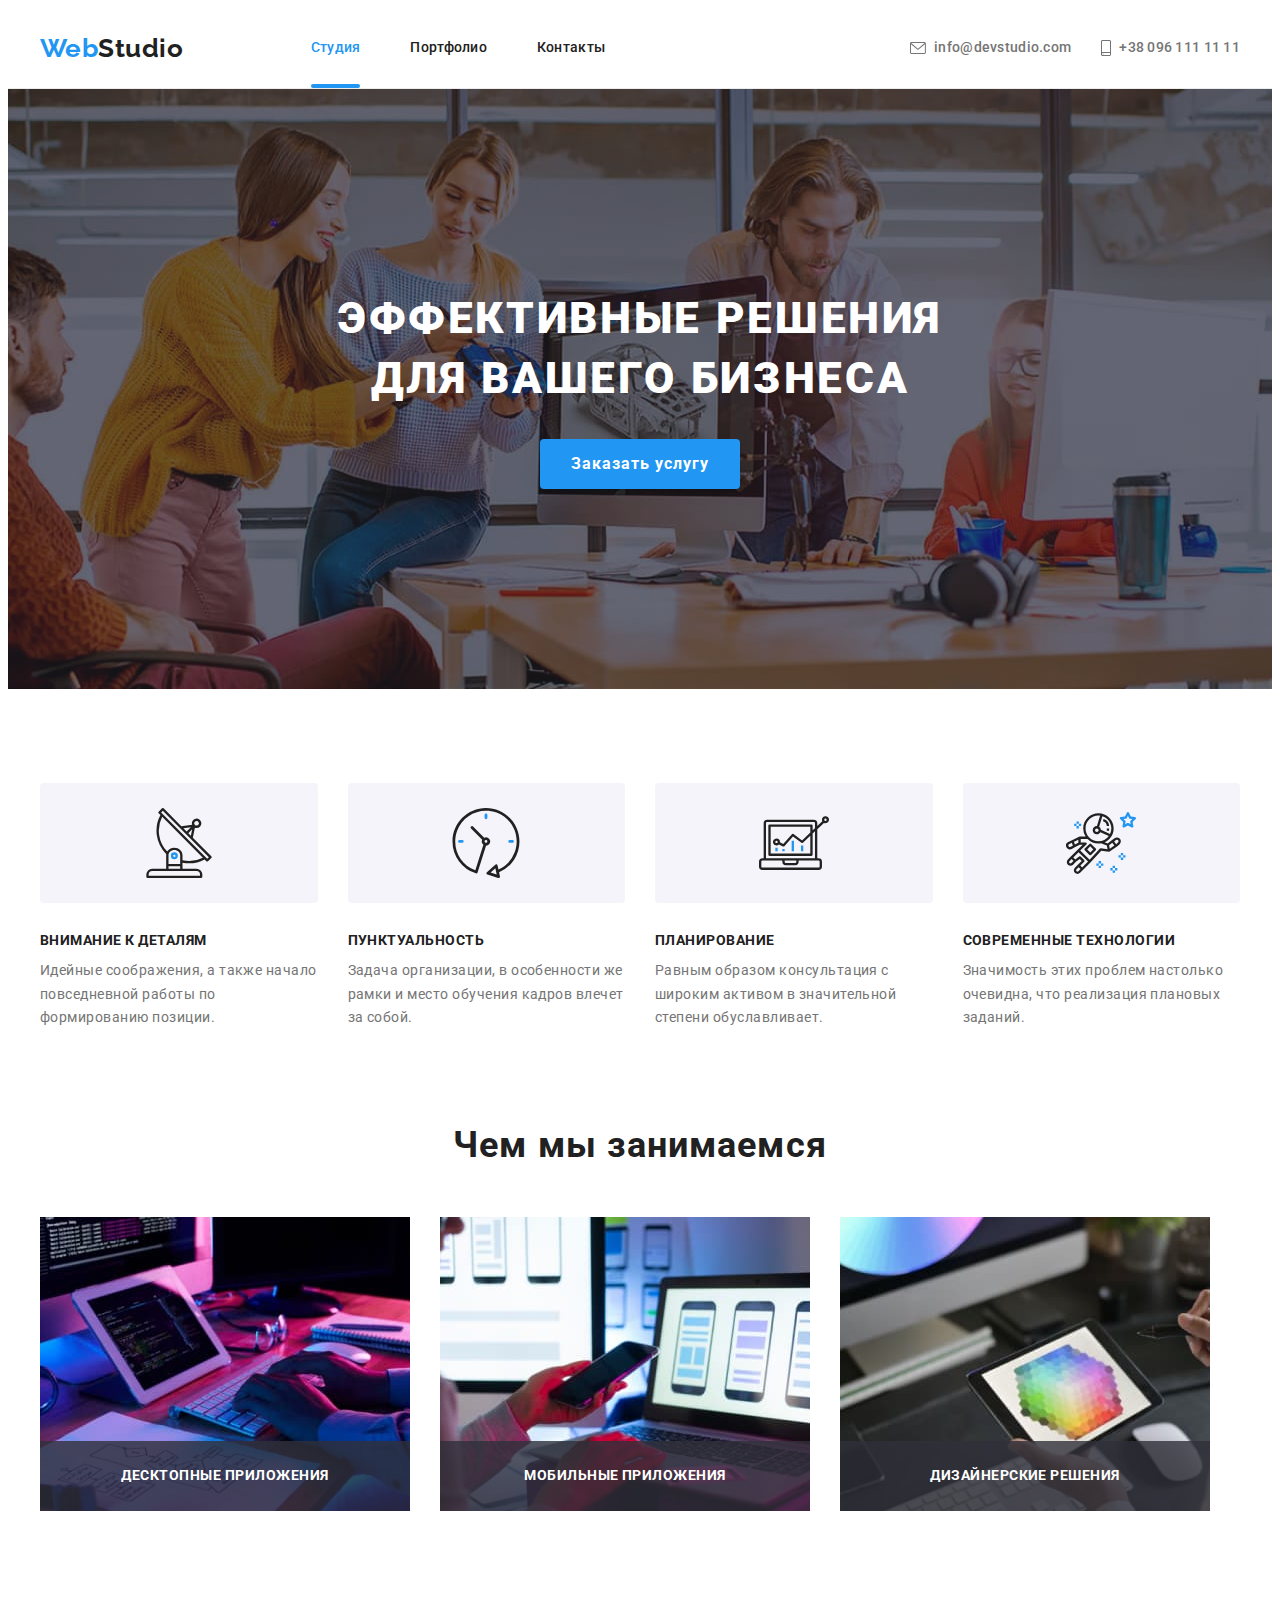
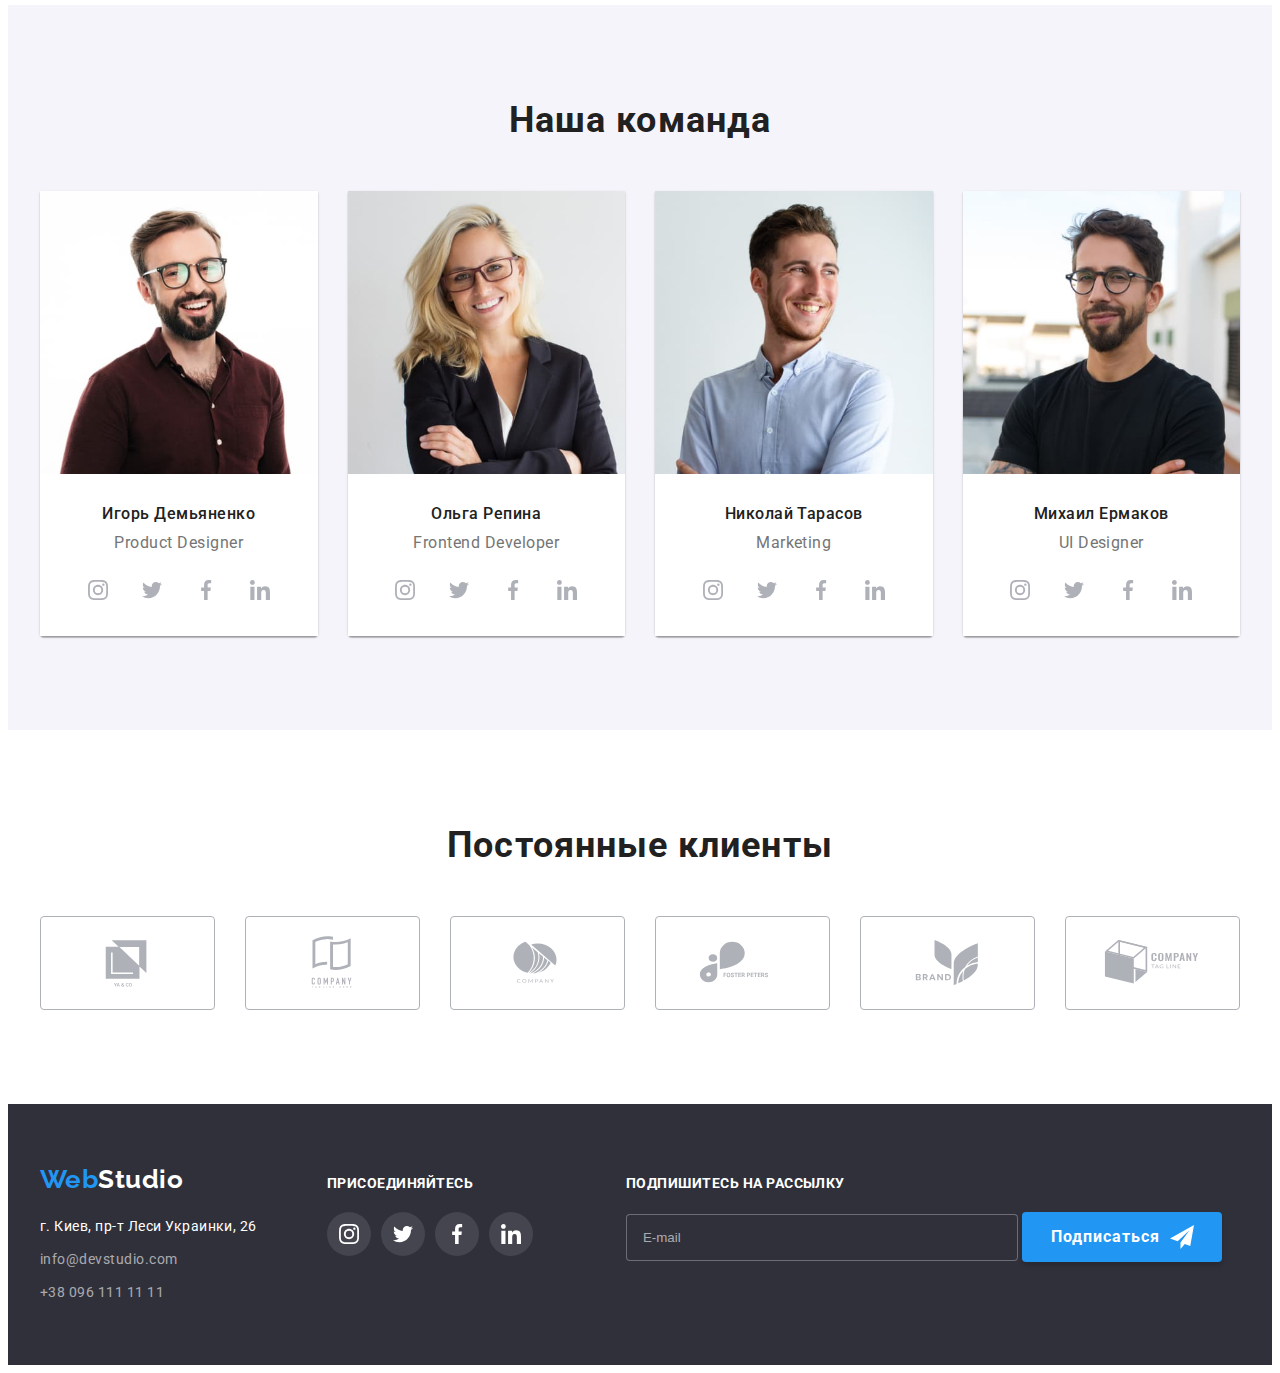
==== commit 27cb6e25: "исправляет высоту паддингов в футере десктопа" ====
--- a/index.html
+++ b/index.html
@@ -106,7 +106,9 @@
                     </label>
                     <label class="contact-form__policy">
                         <input type="checkbox" name="policy" value="policy" class="contact-form__checkbox" />
-                        Соглашаюсь с рассылкой и принимаю <a class="contact-form__agreement" href="">Условия договора</a>
+                        <span class="contact-form__policy-text">
+                            Соглашаюсь с рассылкой и принимаю <a class="contact-form__agreement" href="">Условия договора</a>
+                        </span>                        
                         <svg class="checkbox-icon" width="16px" height="15px">
                             <use href="./images/icons.svg#icon-check"></use>
                         </svg>
@@ -400,7 +402,7 @@
         </section>
     </main>
     <!-- Footer -->
-    <footer class="footer section">
+    <footer class="footer section section--short">
         <div class="container footer__container">
             <div class="footer__box">
                 <a class="logo footer__logo link" href="./index.html"><span class="logo__first-word">Web</span>Studio</a>
--- a/css/main.min.css
+++ b/css/main.min.css
@@ -1,2 +1,2 @@
-.nav__link,.head-contacts__link,.head-socials__link,.logo,.foot-contacts__link,.port-card__link{text-decoration:none}.nav__item,.head-contacts__item,.head-socials,.feature,.service,.member,.member__socials,.clients,.foot-contacts__item,.footer-socials__item,.port-buttons,.port-cards{list-style-type:none}.button,.port-button__link{cursor:pointer;border:none;border-radius:4px}.button{display:-webkit-inline-box;display:-ms-inline-flexbox;display:inline-flex;-webkit-box-align:center;-ms-flex-align:center;align-items:center;-webkit-box-pack:center;-ms-flex-pack:center;justify-content:center;padding:10px;min-width:200px;min-height:50px;font-family:inherit;font-weight:700;font-size:16px;line-height:1.87;letter-spacing:0.06em;color:#fff;background-color:#2196f3;-webkit-box-shadow:0px 4px 4px rgba(0,0,0,0.15);box-shadow:0px 4px 4px rgba(0,0,0,0.15);-webkit-transition:background-color 250ms cubic-bezier(0.4, 0, 0.2, 1);transition:background-color 250ms cubic-bezier(0.4, 0, 0.2, 1)}.button:hover,.button:focus{background-color:#188ce8}.contact-form__input,.contact-form__feedback{display:block;width:100%;border:1px solid rgba(33,33,33,0.2);border-radius:4px;color:#212121;-webkit-transition:border 250ms cubic-bezier(0.4, 0, 0.2, 1);transition:border 250ms cubic-bezier(0.4, 0, 0.2, 1);font-size:14px;line-height:1.14;letter-spacing:0.01em}.contact-form__input:focus,.contact-form__feedback:focus{border:1px solid #2196f3;outline:white}ul{margin:0;padding:0}h1,h2,h3,h4,h5,h6,p{margin:0}img{max-width:100%;display:block;height:auto}body{font-family:'Roboto', sans-serif;font-weight:400;letter-spacing:0.03em;color:#757575}.container{padding-left:15px;padding-right:15px;margin:0 auto}@media screen and (min-width: 480px){.container{width:480px}}@media screen and (min-width: 768px){.container{width:768px}}@media screen and (min-width: 1200px){.container{width:1200px}}.section{padding-top:60px;padding-bottom:60px}@media screen and (min-width: 1200px){.section{padding-top:94px;padding-bottom:94px}}.section--top-padding-no{padding-top:0}.section--grey{background-color:#f5f4fa}.section__title{margin-bottom:30px;font-size:28px;line-height:1.18;text-align:center;letter-spacing:0.03em;color:#212121}@media screen and (min-width: 1200px){.section__title{margin-bottom:50px;font-size:36px;line-height:1.17}}.page-header{position:relative;border-bottom:1px solid #ececec}.page-header__container{display:-webkit-box;display:-ms-flexbox;display:flex;-webkit-box-align:center;-ms-flex-align:center;align-items:center;-webkit-box-pack:justify;-ms-flex-pack:justify;justify-content:space-between;min-height:60px}.nav{display:-webkit-box;display:-ms-flexbox;display:flex;-webkit-box-align:center;-ms-flex-align:center;align-items:center}.menu__button{display:-webkit-inline-box;display:-ms-inline-flexbox;display:inline-flex;margin:0;padding:0;border:none;background-color:transparent}.menu__button .icon-cross{display:none}.menu__button.is-open .icon-cross{display:block}.menu__button.is-open .icon-menu{display:none}@media screen and (min-width: 768px){.menu__button{display:none}}.menu__icon{fill:currentColor}@media screen and (max-width: 767px){.menu__container{display:none;position:absolute;top:100%;left:0;width:100%;min-height:300px;padding:48px 40px;-webkit-box-shadow:0px 4px 8px rgba(0,0,0,0.04),0px 2px 4px rgba(0,0,0,0.08),0px 1px 3px rgba(0,0,0,0.16);box-shadow:0px 4px 8px rgba(0,0,0,0.04),0px 2px 4px rgba(0,0,0,0.08),0px 1px 3px rgba(0,0,0,0.16);z-index:30;background:#fff}.menu__container.is-open{display:block}}@media screen and (min-width: 768px){.menu__container{display:-webkit-box;display:-ms-flexbox;display:flex;-webkit-box-align:center;-ms-flex-align:center;align-items:center}}@media screen and (max-width: 767px){.nav__list{margin-bottom:302px}}@media screen and (min-width: 768px){.nav__list{display:-webkit-box;display:-ms-flexbox;display:flex}}@media screen and (max-width: 767px){.nav__item:not(:last-child){margin-bottom:32px}}@media screen and (min-width: 768px){.nav__item:not(:last-child){margin-right:50px}}.nav__link{font-weight:500;font-size:40px;line-height:1.18;letter-spacing:0.02em;color:#212121;-webkit-transition:color 250ms cubic-bezier(0.4, 0, 0.2, 1);transition:color 250ms cubic-bezier(0.4, 0, 0.2, 1)}@media screen and (min-width: 768px){.nav__link{position:relative;display:block;padding-top:32px;padding-bottom:32px;font-size:14px;line-height:1.14}}.nav__link:hover,.nav__link:focus{color:#2196f3}@media screen and (min-width: 768px){.nav__link--current{color:#2196f3}.nav__link--current::after{display:inline-block;position:absolute;content:'';left:0;bottom:0;width:100%;height:4px;border-radius:2px;background-color:#2196f3}}@media screen and (max-width: 767px){.head-contacts{margin-bottom:64px}}@media screen and (min-width: 768px){.head-contacts{display:-webkit-box;display:-ms-flexbox;display:flex;-webkit-box-orient:vertical;-webkit-box-direction:reverse;-ms-flex-direction:column-reverse;flex-direction:column-reverse;margin-left:84px}}@media screen and (min-width: 1200px){.head-contacts{-webkit-box-orient:horizontal;-webkit-box-direction:reverse;-ms-flex-direction:row-reverse;flex-direction:row-reverse;margin-left:305px}}@media screen and (max-width: 767px){.head-contacts__item:not(:last-child){margin-bottom:32px}}@media screen and (min-width: 768px) and (max-width: 1199px){.head-contacts__item:last-child{margin-bottom:10px}}@media screen and (min-width: 1200px){.head-contacts__item:last-child{margin-right:30px}}.head-contacts__link{font-weight:500;letter-spacing:0.02em;color:#757575}@media screen and (min-width: 768px){.head-contacts__link{font-size:12px;line-height:1.17;display:-webkit-box;display:-ms-flexbox;display:flex;-webkit-box-align:center;-ms-flex-align:center;align-items:center}}@media screen and (min-width: 1200px){.head-contacts__link{padding-top:32px;padding-bottom:32px}.head-contacts__link:hover,.head-contacts__link:focus{color:#2196f3}}@media screen and (max-width: 767px){.head-contacts__link--big{font-size:34px;line-height:1.18;color:#2196f3}.head-contacts__link--small{font-size:24px;line-height:1.17}}.head-contacts__icon{margin-right:8px;fill:currentColor}@media screen and (max-width: 767px){.head-contacts__icon{display:none}}.head-socials{display:-webkit-box;display:-ms-flexbox;display:flex;-ms-flex-wrap:wrap;flex-wrap:wrap}@media screen and (min-width: 768px){.head-socials{display:none}}.head-socials__item:not(:first-child){padding-left:10px}.head-socials__item:not(:last-child){padding-right:10px;border-right:1px solid rgba(33,33,33,0.2)}.head-socials__link{font-weight:500;font-size:18px;line-height:1.22;letter-spacing:0.02em;color:#2196f3}.logo{display:inline-block;font-family:'Raleway', sans-serif;font-size:24px;line-height:1.17;font-weight:700;color:#212121}@media screen and (min-width: 1200px){.logo{font-size:26px;line-height:1.19}}.logo__first-word{color:#2196f3}.hero{max-width:480px;margin-left:auto;margin-right:auto;padding-top:118px;padding-bottom:118px;text-align:center;background-size:cover;background-position:center;background-repeat:no-repeat;background-image:-webkit-gradient(linear, left top, right top, from(rgba(47,48,58,0.4)), to(rgba(47,48,58,0.4))),url(../../images/hero-mob.jpg);background-image:linear-gradient(to right, rgba(47,48,58,0.4), rgba(47,48,58,0.4)),url(../../images/hero-mob.jpg);background-color:black}@media screen and (min-device-pixel-ratio: 2), screen and (-webkit-min-device-pixel-ratio: 2), screen and (min-resolution: 192dpi), screen and (min-resolution: 2dppx){.hero{background-image:-webkit-gradient(linear, left top, right top, from(rgba(47,48,58,0.4)), to(rgba(47,48,58,0.4))),url(../../images/hero-mob@2x.jpg);background-image:linear-gradient(to right, rgba(47,48,58,0.4), rgba(47,48,58,0.4)),url(../../images/hero-mob@2x.jpg)}}@media screen and (min-width: 481px){.hero{max-width:768px;background-image:-webkit-gradient(linear, left top, right top, from(rgba(47,48,58,0.4)), to(rgba(47,48,58,0.4))),url(../../images/hero-tab.jpg);background-image:linear-gradient(to right, rgba(47,48,58,0.4), rgba(47,48,58,0.4)),url(../../images/hero-tab.jpg)}}@media screen and (min-width: 481px) and (min-device-pixel-ratio: 2), screen and (min-width: 481px) and (-webkit-min-device-pixel-ratio: 2), screen and (min-width: 481px) and (min-resolution: 192dpi), screen and (min-width: 481px) and (min-resolution: 2dppx){.hero{background-image:-webkit-gradient(linear, left top, right top, from(rgba(47,48,58,0.4)), to(rgba(47,48,58,0.4))),url(../../images/hero-tab@2x.jpg);background-image:linear-gradient(to right, rgba(47,48,58,0.4), rgba(47,48,58,0.4)),url(../../images/hero-tab@2x.jpg)}}@media screen and (min-width: 769px){.hero{max-width:1200px;background-image:-webkit-gradient(linear, left top, right top, from(rgba(47,48,58,0.4)), to(rgba(47,48,58,0.4))),url(../../images/hero-desk.jpg);background-image:linear-gradient(to right, rgba(47,48,58,0.4), rgba(47,48,58,0.4)),url(../../images/hero-desk.jpg)}}@media screen and (min-width: 769px) and (min-device-pixel-ratio: 2), screen and (min-width: 769px) and (-webkit-min-device-pixel-ratio: 2), screen and (min-width: 769px) and (min-resolution: 192dpi), screen and (min-width: 769px) and (min-resolution: 2dppx){.hero{background-image:-webkit-gradient(linear, left top, right top, from(rgba(47,48,58,0.4)), to(rgba(47,48,58,0.4))),url(../../images/hero-desk@2x.jpg);background-image:linear-gradient(to right, rgba(47,48,58,0.4), rgba(47,48,58,0.4)),url(../../images/hero-desk@2x.jpg)}}@media screen and (min-width: 1200px){.hero{max-width:1600px;padding-top:200px;padding-bottom:200px}}.site-title{max-width:360px;margin-left:auto;margin-right:auto;margin-bottom:30px;font-weight:900;font-size:26px;line-height:1.62;letter-spacing:0.06em;text-transform:uppercase;color:#fff}@media screen and (min-width: 1200px){.site-title{max-width:696px;font-size:44px;line-height:1.36}}.backdrop{position:fixed;top:0;left:0;width:100%;height:100%;background-color:rgba(0,0,0,0.5);z-index:2;opacity:1;-webkit-transition:opacity 250ms cubic-bezier(0.4, 0, 0.2, 1);transition:opacity 250ms cubic-bezier(0.4, 0, 0.2, 1);overflow-y:scroll}@media screen and (max-width: 767px){.backdrop{padding:93px 15px 94px 15px}}.backdrop.is-hidden{pointer-events:none;opacity:0}.backdrop.is-hidden .modal{-webkit-transform:translate(-50%, -50%) scale(1.1);transform:translate(-50%, -50%) scale(1.1);opacity:0}.modal{position:relative;max-width:450px;padding:40px;border-radius:4px;text-align:center;background-color:#fff;-webkit-box-shadow:0px 1px 3px rgba(0,0,0,0.12),0px 1px 1px rgba(0,0,0,0.14),0px 2px 1px rgba(0,0,0,0.2);box-shadow:0px 1px 3px rgba(0,0,0,0.12),0px 1px 1px rgba(0,0,0,0.14),0px 2px 1px rgba(0,0,0,0.2);opacity:1;-webkit-transition:opacity 250ms cubic-bezier(0.4, 0, 0.2, 1);transition:opacity 250ms cubic-bezier(0.4, 0, 0.2, 1)}@media screen and (min-width: 768px){.modal{position:absolute;top:50%;left:50%;-webkit-transform:translate(-50%, -50%) scale(1);transform:translate(-50%, -50%) scale(1);-webkit-transition:-webkit-transform 250ms cubic-bezier(0.4, 0, 0.2, 1);transition:-webkit-transform 250ms cubic-bezier(0.4, 0, 0.2, 1);transition:transform 250ms cubic-bezier(0.4, 0, 0.2, 1);transition:transform 250ms cubic-bezier(0.4, 0, 0.2, 1), -webkit-transform 250ms cubic-bezier(0.4, 0, 0.2, 1)}}.close-button{position:absolute;top:8px;right:8px;display:-webkit-inline-box;display:-ms-inline-flexbox;display:inline-flex;-webkit-box-align:center;-ms-flex-align:center;align-items:center;width:30px;height:30px;cursor:pointer;color:#000;background-color:#fff;border:1px solid rgba(0,0,0,0.1);border-radius:50%;-webkit-transition:color 250ms cubic-bezier(0.4, 0, 0.2, 1);transition:color 250ms cubic-bezier(0.4, 0, 0.2, 1)}.close-button:focus,.close-button:hover{color:#2196f3}.close-icon{fill:currentColor}.contact-form__call{margin-bottom:30px;font-weight:700;font-size:20px;line-height:1.5;color:#212121}.contact-form__field{position:relative;display:block}.contact-form__field:not(:last-child){margin-bottom:28px}.contact-form__label{position:absolute;top:-4px;left:0;-webkit-transform:translateY(-100%);transform:translateY(-100%);font-size:12px;line-height:1.14;letter-spacing:0.01em;color:#757575}.contact-form__input{padding:12px 42px}.contact-form__input:focus+.contact-form__icon{fill:#2196f3}.contact-form__icon{position:absolute;top:50%;left:12px;-webkit-transform:translateY(-50%);transform:translateY(-50%);-webkit-transition:fill 250ms cubic-bezier(0.4, 0, 0.2, 1);transition:fill 250ms cubic-bezier(0.4, 0, 0.2, 1)}.contact-form__feedback{height:120px;margin-top:4px;padding:12px 16px;resize:none;color:#212121}.contact-form__feedback::-webkit-input-placeholder{font-size:14px;line-height:1.14;letter-spacing:0.01em;color:rgba(117,117,117,0.5)}.contact-form__feedback:-ms-input-placeholder{font-size:14px;line-height:1.14;letter-spacing:0.01em;color:rgba(117,117,117,0.5)}.contact-form__feedback::-ms-input-placeholder{font-size:14px;line-height:1.14;letter-spacing:0.01em;color:rgba(117,117,117,0.5)}.contact-form__feedback::placeholder{font-size:14px;line-height:1.14;letter-spacing:0.01em;color:rgba(117,117,117,0.5)}.contact-form__policy{position:relative;display:block;margin-bottom:30px;font-size:12px;line-height:1.17;color:#757575}.contact-form__checkbox{-webkit-appearance:none;-moz-appearance:none;appearance:none;margin-right:8px}.contact-form__checkbox:checked ~ .checkbox-icon{background-color:#2196f3;border:none}.contact-form__agreement{color:#2196f3}.checkbox-icon{position:absolute;top:50%;left:0;-webkit-transform:translateY(-50%);transform:translateY(-50%);border:2px solid #212121;border-radius:2px}@media screen and (min-width: 768px){.features{display:-webkit-box;display:-ms-flexbox;display:flex;-ms-flex-wrap:wrap;flex-wrap:wrap;margin:-15px}}@media screen and (max-width: 767px){.feature:not(:last-child){margin-bottom:30px}}@media screen and (min-width: 768px){.feature{-ms-flex-preferred-size:calc((100% - 30px * 2) / 2);flex-basis:calc((100% - 30px * 2) / 2);margin:15px}}@media screen and (min-width: 1200px){.feature{-ms-flex-preferred-size:calc((100% - 30px * 4) / 4);flex-basis:calc((100% - 30px * 4) / 4)}}.feature__thumb{display:-webkit-box;display:-ms-flexbox;display:flex;-webkit-box-align:center;-ms-flex-align:center;align-items:center;-webkit-box-pack:center;-ms-flex-pack:center;justify-content:center;width:100%;height:120px;border-radius:4px;margin-bottom:30px;background-color:#f5f4fa}.feature__subtitle{margin-bottom:10px;font-size:14px;line-height:1.14;text-transform:uppercase;color:#212121}@media screen and (max-width: 767px){.feature__subtitle{text-align:center}}.feature__desc{font-size:14px;line-height:1.71}.services__list{display:-webkit-box;display:-ms-flexbox;display:flex}.service{position:relative;text-align:center;z-index:1}.service:not(:nth-child(3n)){margin-right:30px}.service__img{display:block}.service__title{position:absolute;left:0;bottom:0;width:100%;padding-top:27px;padding-bottom:27px;overflow:hidden;font-weight:700;font-size:14px;line-height:1.14;text-transform:uppercase;color:#fff;background-color:rgba(47,48,58,0.8)}@media screen and (max-width: 1199px){.services__section{display:none}}@media screen and (min-width: 768px){.members{display:-webkit-box;display:-ms-flexbox;display:flex;-ms-flex-wrap:wrap;flex-wrap:wrap;margin:-15px}}.member{-webkit-box-shadow:0px 1px 3px rgba(0,0,0,0.12),0px 1px 1px rgba(0,0,0,0.14),0px 2px 1px rgba(0,0,0,0.2);box-shadow:0px 1px 3px rgba(0,0,0,0.12),0px 1px 1px rgba(0,0,0,0.14),0px 2px 1px rgba(0,0,0,0.2);border-radius:0px 0px 4px 4px}@media screen and (min-width: 768px){.member{-ms-flex-preferred-size:calc((100% - 2 * 30px) / 2);flex-basis:calc((100% - 2 * 30px) / 2);margin:15px}}@media screen and (min-width: 1200px){.member{-ms-flex-preferred-size:calc((100% - 4 * 30px) / 4);flex-basis:calc((100% - 4 * 30px) / 4)}}.member__about{padding:30px 0px 24px 0px;text-align:center;background-color:#fff}.member__name{font-weight:500;font-size:16px;line-height:1.19;color:#212121}.member__position{margin-top:10px;font-size:16px;line-height:1.19}.member__socials{display:-webkit-inline-box;display:-ms-inline-flexbox;display:inline-flex;margin-top:16px}.member__social:not(:last-child){margin-right:10px}.member__link{display:-webkit-box;display:-ms-flexbox;display:flex;-webkit-box-align:center;-ms-flex-align:center;align-items:center;-webkit-box-pack:center;-ms-flex-pack:center;justify-content:center;width:44px;height:44px;border-radius:50%;color:#afb1b8;-webkit-transition:color 250ms cubic-bezier(0.4, 0, 0.2, 1),background-color 250ms cubic-bezier(0.4, 0, 0.2, 1);transition:color 250ms cubic-bezier(0.4, 0, 0.2, 1),background-color 250ms cubic-bezier(0.4, 0, 0.2, 1)}.member__link:hover,.member__link:focus{color:#fff;background-color:#2196f3}.member__icon-link{fill:currentColor}.clients{display:-webkit-box;display:-ms-flexbox;display:flex;-ms-flex-wrap:wrap;flex-wrap:wrap;margin:-15px}.client{-ms-flex-preferred-size:calc((100% - 2 * 30px) / 2);flex-basis:calc((100% - 2 * 30px) / 2);margin:15px}@media screen and (min-width: 768px){.client{-ms-flex-preferred-size:calc((100% - 3 * 30px) / 3);flex-basis:calc((100% - 3 * 30px) / 3)}}@media screen and (min-width: 1200px){.client{-ms-flex-preferred-size:calc((100% - 6 * 30px) / 6);flex-basis:calc((100% - 6 * 30px) / 6)}}.client__link{display:-webkit-box;display:-ms-flexbox;display:flex;-webkit-box-align:center;-ms-flex-align:center;align-items:center;-webkit-box-pack:center;-ms-flex-pack:center;justify-content:center;height:92px;border:1px solid #afb1b8;border-radius:4px;color:#afb1b8;-webkit-transition:color 250ms cubic-bezier(0.4, 0, 0.2, 1),border 250ms cubic-bezier(0.4, 0, 0.2, 1);transition:color 250ms cubic-bezier(0.4, 0, 0.2, 1),border 250ms cubic-bezier(0.4, 0, 0.2, 1)}.client__link:hover,.client__link:focus{border:1px solid #2196f3;color:#2196f3}.client__icon{fill:currentColor}.footer{background-color:#2f303a;text-align:center}@media screen and (min-width: 768px){.footer__container{display:-webkit-box;display:-ms-flexbox;display:flex;-ms-flex-wrap:wrap;flex-wrap:wrap;-webkit-box-align:baseline;-ms-flex-align:baseline;align-items:baseline;-webkit-box-pack:center;-ms-flex-pack:center;justify-content:center}}@media screen and (min-width: 1200px){.footer__container{display:-webkit-box;display:-ms-flexbox;display:flex;-webkit-box-pack:start;-ms-flex-pack:start;justify-content:flex-start}}@media screen and (min-width: 1200px){.footer__box{text-align:left}.footer__box:first-child{margin-right:70px}.footer__box:nth-child(2n){margin-right:93px}}@media screen and (max-width: 1199px){.footer__box:not(:last-child){margin-bottom:60px}}@media screen and (min-width: 768px) and (max-width: 1199px){.footer__box:not(:last-child){-ms-flex-preferred-size:50%;flex-basis:50%}}.footer__logo{color:#fff;margin-bottom:20px}.foot-contacts{font-style:normal}.foot-contacts__item:not(:last-child){margin-bottom:9px}.foot-contacts__link{font-size:14px;line-height:1.71;color:rgba(255,255,255,0.6)}.foot-contacts__link--light-color{color:#fff}.footer-socials__call,.signup__call{margin-bottom:20px;font-weight:700;font-size:14px;line-height:1.14;text-transform:uppercase;color:#fff}.footer-socials__list{display:-webkit-inline-box;display:-ms-inline-flexbox;display:inline-flex}.footer-socials__item:not(:last-child){margin-right:10px}.footer-socials__link{display:-webkit-box;display:-ms-flexbox;display:flex;-webkit-box-align:center;-ms-flex-align:center;align-items:center;-webkit-box-pack:center;-ms-flex-pack:center;justify-content:center;width:44px;height:44px;border-radius:50%;color:#fff;background-color:rgba(255,255,255,0.1);-webkit-transition:background-color 250ms cubic-bezier(0.4, 0, 0.2, 1);transition:background-color 250ms cubic-bezier(0.4, 0, 0.2, 1)}.footer-socials__link:hover,.footer-socials__link:focus{background-color:#2196f3}.footer-socials__icon{fill:currentColor}.signup__input{margin-bottom:20px;padding:15px 16px;border:1px solid rgba(255,255,255,0.3);border-radius:4px;color:#fff;background-color:#2f303a}.signup__input::-webkit-input-placeholder{color:rgba(255,255,255,0.6)}.signup__input:-ms-input-placeholder{color:rgba(255,255,255,0.6)}.signup__input::-ms-input-placeholder{color:rgba(255,255,255,0.6)}.signup__input::placeholder{color:rgba(255,255,255,0.6)}@media screen and (max-width: 1199px){.signup__input{max-width:450px;width:100%}}@media screen and (min-width: 1200px){.signup__input{width:358px}}.signup__icon{margin-left:10px}.port-buttons{display:-webkit-box;display:-ms-flexbox;display:flex;-ms-flex-wrap:wrap;flex-wrap:wrap}@media screen and (min-width: 768px){.port-buttons{-webkit-box-pack:center;-ms-flex-pack:center;justify-content:center;margin-bottom:30px}}.port-button:not(:last-child){margin-right:8px}@media screen and (max-width: 767px){.port-button{margin-bottom:15px}}.port-button__link{padding:6px 22px;font-family:inherit;font-weight:500;font-size:16px;line-height:1.62;text-align:center;color:#212121;background-color:#f5f4fa;-webkit-transition:color 250ms cubic-bezier(0.4, 0, 0.2, 1),background-color 250ms cubic-bezier(0.4, 0, 0.2, 1),-webkit-box-shadow 250ms cubic-bezier(0.4, 0, 0.2, 1);transition:color 250ms cubic-bezier(0.4, 0, 0.2, 1),background-color 250ms cubic-bezier(0.4, 0, 0.2, 1),-webkit-box-shadow 250ms cubic-bezier(0.4, 0, 0.2, 1);transition:box-shadow 250ms cubic-bezier(0.4, 0, 0.2, 1),color 250ms cubic-bezier(0.4, 0, 0.2, 1),background-color 250ms cubic-bezier(0.4, 0, 0.2, 1);transition:box-shadow 250ms cubic-bezier(0.4, 0, 0.2, 1),color 250ms cubic-bezier(0.4, 0, 0.2, 1),background-color 250ms cubic-bezier(0.4, 0, 0.2, 1),-webkit-box-shadow 250ms cubic-bezier(0.4, 0, 0.2, 1)}.port-button__link:focus,.port-button__link:hover{color:#fff;background-color:#2196f3;-webkit-box-shadow:0px 3px 1px rgba(0,0,0,0.1),0px 1px 2px rgba(0,0,0,0.08),0px 2px 2px rgba(0,0,0,0.12);box-shadow:0px 3px 1px rgba(0,0,0,0.1),0px 1px 2px rgba(0,0,0,0.08),0px 2px 2px rgba(0,0,0,0.12)}@media screen and (max-width: 767px){.port-cards{margin-top:25px}}@media screen and (min-width: 768px){.port-cards{display:-webkit-box;display:-ms-flexbox;display:flex;-ms-flex-wrap:wrap;flex-wrap:wrap;margin:-15px}}.port-card{-ms-flex-preferred-size:calc((100% - 2 * 30px) / 2);flex-basis:calc((100% - 2 * 30px) / 2);margin:15px}.port-card:not(:last-child){margin-bottom:30px}.port-card:hover,.port-card:focus{-webkit-box-shadow:0px 1px 1px rgba(0,0,0,0.12),0px 4px 4px rgba(0,0,0,0.06),1px 4px 6px rgba(0,0,0,0.16);box-shadow:0px 1px 1px rgba(0,0,0,0.12),0px 4px 4px rgba(0,0,0,0.06),1px 4px 6px rgba(0,0,0,0.16)}.port-card__thumb{position:relative;overflow:hidden}.port-card__img{display:block}.port-card__overlay{position:absolute;top:0;left:0;width:100%;height:100%;background-color:rgba(33,150,243,0.9);-webkit-transform:translateY(100%);transform:translateY(100%);-webkit-transition:-webkit-transform 250ms cubic-bezier(0.4, 0, 0.2, 1);transition:-webkit-transform 250ms cubic-bezier(0.4, 0, 0.2, 1);transition:transform 250ms cubic-bezier(0.4, 0, 0.2, 1);transition:transform 250ms cubic-bezier(0.4, 0, 0.2, 1), -webkit-transform 250ms cubic-bezier(0.4, 0, 0.2, 1)}.port-card__link:hover .port-card__overlay{-webkit-transform:translateY(0);transform:translateY(0)}.port-card__link:focus .port-card__overlay{-webkit-transform:translateY(0);transform:translateY(0)}.port-card__label{padding:77px 24px;font-size:18px;line-height:1.56;color:#fff}.port-card__text{padding:20px 24px;border-right:1px solid #eee;border-left:1px solid #eee;border-bottom:1px solid #eee}.port-card__title{font-size:18px;line-height:2;letter-spacing:0.06em;color:#212121}.port-card__desc{font-size:16px;line-height:1.87;color:#757575}
+.nav__link,.head-contacts__link,.head-socials__link,.logo,.foot-contacts__link,.port-card__link{text-decoration:none}.nav__item,.head-contacts__item,.head-socials,.feature,.service,.member,.member__socials,.clients,.foot-contacts__item,.footer-socials__item,.port-buttons,.port-cards{list-style-type:none}.contact-form__checkbox{position:absolute;width:1px;height:1px;margin:-1px;border:0;padding:0;clip:rect(0 0 0 0);overflow:hidden}.button,.port-button__link{cursor:pointer;border:none;border-radius:4px}.button{display:-webkit-inline-box;display:-ms-inline-flexbox;display:inline-flex;-webkit-box-align:center;-ms-flex-align:center;align-items:center;-webkit-box-pack:center;-ms-flex-pack:center;justify-content:center;padding:10px;min-width:200px;min-height:50px;font-family:inherit;font-weight:700;font-size:16px;line-height:1.87;letter-spacing:0.06em;color:#fff;background-color:#2196f3;-webkit-box-shadow:0px 4px 4px rgba(0,0,0,0.15);box-shadow:0px 4px 4px rgba(0,0,0,0.15);-webkit-transition:background-color 250ms cubic-bezier(0.4, 0, 0.2, 1);transition:background-color 250ms cubic-bezier(0.4, 0, 0.2, 1)}.button:hover,.button:focus{background-color:#188ce8}.contact-form__input,.contact-form__feedback{display:block;width:100%;border:1px solid rgba(33,33,33,0.2);border-radius:4px;color:#212121;-webkit-transition:border 250ms cubic-bezier(0.4, 0, 0.2, 1);transition:border 250ms cubic-bezier(0.4, 0, 0.2, 1);font-size:14px;line-height:1.14;letter-spacing:0.01em}.contact-form__input:focus,.contact-form__feedback:focus{border:1px solid #2196f3;outline:white}ul{margin:0;padding:0}h1,h2,h3,h4,h5,h6,p{margin:0}img{max-width:100%;display:block;height:auto}body{font-family:'Roboto', sans-serif;font-weight:400;letter-spacing:0.03em;color:#757575}.container{padding-left:15px;padding-right:15px;margin:0 auto}@media screen and (min-width: 480px){.container{width:480px}}@media screen and (min-width: 768px){.container{width:768px}}@media screen and (min-width: 1200px){.container{width:1200px}}.section{padding-top:60px;padding-bottom:60px}@media screen and (min-width: 1200px){.section{padding-top:94px;padding-bottom:94px}}@media screen and (min-width: 1200px){.section--short{padding-top:60px;padding-bottom:60px}}.section--top-padding-no{padding-top:0}.section--grey{background-color:#f5f4fa}.section__title{margin-bottom:30px;font-size:28px;line-height:1.18;text-align:center;letter-spacing:0.03em;color:#212121}@media screen and (min-width: 1200px){.section__title{margin-bottom:50px;font-size:36px;line-height:1.17}}.page-header{position:relative;border-bottom:1px solid #ececec}.page-header__container{display:-webkit-box;display:-ms-flexbox;display:flex;-webkit-box-align:center;-ms-flex-align:center;align-items:center;-webkit-box-pack:justify;-ms-flex-pack:justify;justify-content:space-between;min-height:60px}.nav{display:-webkit-box;display:-ms-flexbox;display:flex;-webkit-box-align:center;-ms-flex-align:center;align-items:center}.menu__button{display:-webkit-inline-box;display:-ms-inline-flexbox;display:inline-flex;margin:0;padding:0;border:none;background-color:transparent;z-index:3;-webkit-transition:color 250ms cubic-bezier(0.4, 0, 0.2, 1);transition:color 250ms cubic-bezier(0.4, 0, 0.2, 1)}.menu__button:hover,.menu__button:focus{color:#2196f3}.menu__button .icon-cross{display:none}.menu__button.is-open .icon-cross{display:block}.menu__button.is-open .icon-menu{display:none}@media screen and (min-width: 768px){.menu__button{display:none}}.menu__icon{fill:currentColor}@media screen and (max-width: 767px){.menu__container{position:absolute;top:0;left:0;width:100%;min-height:300px;padding:48px 40px;-webkit-box-shadow:0px 4px 8px rgba(0,0,0,0.04),0px 2px 4px rgba(0,0,0,0.08),0px 1px 3px rgba(0,0,0,0.16);box-shadow:0px 4px 8px rgba(0,0,0,0.04),0px 2px 4px rgba(0,0,0,0.08),0px 1px 3px rgba(0,0,0,0.16);z-index:2;background:#fff;-webkit-transform:translateY(-105%);transform:translateY(-105%);-webkit-transition:-webkit-transform 250ms cubic-bezier(0.4, 0, 0.2, 1);transition:-webkit-transform 250ms cubic-bezier(0.4, 0, 0.2, 1);transition:transform 250ms cubic-bezier(0.4, 0, 0.2, 1);transition:transform 250ms cubic-bezier(0.4, 0, 0.2, 1), -webkit-transform 250ms cubic-bezier(0.4, 0, 0.2, 1)}.menu__container.is-open{-webkit-transform:translateY(0);transform:translateY(0)}}@media screen and (min-width: 768px){.menu__container{display:-webkit-box;display:-ms-flexbox;display:flex;-webkit-box-align:center;-ms-flex-align:center;align-items:center}}@media screen and (max-width: 767px){.nav__list{margin-bottom:302px}}@media screen and (min-width: 768px){.nav__list{display:-webkit-box;display:-ms-flexbox;display:flex}}@media screen and (max-width: 767px){.nav__item:not(:last-child){margin-bottom:32px}}@media screen and (min-width: 768px){.nav__item:not(:last-child){margin-right:50px}}.nav__link{font-weight:500;font-size:40px;line-height:1.18;letter-spacing:0.02em;color:#212121;-webkit-transition:color 250ms cubic-bezier(0.4, 0, 0.2, 1);transition:color 250ms cubic-bezier(0.4, 0, 0.2, 1)}@media screen and (min-width: 768px){.nav__link{position:relative;display:block;padding-top:32px;padding-bottom:32px;font-size:14px;line-height:1.14}}.nav__link:hover,.nav__link:focus{color:#2196f3}@media screen and (min-width: 768px){.nav__link--current{color:#2196f3}.nav__link--current::after{display:inline-block;position:absolute;content:'';left:0;bottom:0;width:100%;height:4px;border-radius:2px;background-color:#2196f3}}@media screen and (max-width: 767px){.head-contacts{margin-bottom:64px}}@media screen and (min-width: 768px){.head-contacts{display:-webkit-box;display:-ms-flexbox;display:flex;-webkit-box-orient:vertical;-webkit-box-direction:reverse;-ms-flex-direction:column-reverse;flex-direction:column-reverse;margin-left:84px}}@media screen and (min-width: 1200px){.head-contacts{-webkit-box-orient:horizontal;-webkit-box-direction:reverse;-ms-flex-direction:row-reverse;flex-direction:row-reverse;margin-left:305px}}@media screen and (max-width: 767px){.head-contacts__item:not(:last-child){margin-bottom:32px}}@media screen and (min-width: 768px) and (max-width: 1199px){.head-contacts__item:last-child{margin-bottom:10px}}@media screen and (min-width: 1200px){.head-contacts__item:last-child{margin-right:30px}}.head-contacts__link{font-weight:500;letter-spacing:0.02em;color:#757575}@media screen and (min-width: 768px){.head-contacts__link{font-size:12px;line-height:1.17;display:-webkit-box;display:-ms-flexbox;display:flex;-webkit-box-align:center;-ms-flex-align:center;align-items:center}}@media screen and (min-width: 1200px){.head-contacts__link{font-size:14px;line-height:1.14;padding-top:32px;padding-bottom:32px}.head-contacts__link:hover,.head-contacts__link:focus{color:#2196f3}}@media screen and (max-width: 767px){.head-contacts__link--big{font-size:34px;line-height:1.18;color:#2196f3}.head-contacts__link--small{font-size:24px;line-height:1.17}}.head-contacts__icon{margin-right:8px;fill:currentColor}@media screen and (max-width: 767px){.head-contacts__icon{display:none}}.head-socials{display:-webkit-box;display:-ms-flexbox;display:flex;-ms-flex-wrap:wrap;flex-wrap:wrap}@media screen and (min-width: 768px){.head-socials{display:none}}.head-socials__item:not(:first-child){padding-left:10px}.head-socials__item:not(:last-child){padding-right:10px;border-right:1px solid rgba(33,33,33,0.2)}.head-socials__link{font-weight:500;font-size:18px;line-height:1.22;letter-spacing:0.02em;color:#2196f3}.logo{display:inline-block;font-family:'Raleway', sans-serif;font-size:24px;line-height:1.17;font-weight:700;color:#212121}@media screen and (min-width: 1200px){.logo{font-size:26px;line-height:1.19}}.logo__first-word{color:#2196f3}.hero{max-width:480px;margin-left:auto;margin-right:auto;padding-top:118px;padding-bottom:118px;text-align:center;background-size:cover;background-position:center;background-repeat:no-repeat;background-image:-webkit-gradient(linear, left top, right top, from(rgba(47,48,58,0.4)), to(rgba(47,48,58,0.4))),url(../images/hero-mob.jpg);background-image:linear-gradient(to right, rgba(47,48,58,0.4), rgba(47,48,58,0.4)),url(../images/hero-mob.jpg);background-color:black}@media screen and (min-device-pixel-ratio: 2), screen and (-webkit-min-device-pixel-ratio: 2), screen and (min-resolution: 192dpi), screen and (min-resolution: 2dppx){.hero{background-image:-webkit-gradient(linear, left top, right top, from(rgba(47,48,58,0.4)), to(rgba(47,48,58,0.4))),url(../images/hero-mob@2x.jpg);background-image:linear-gradient(to right, rgba(47,48,58,0.4), rgba(47,48,58,0.4)),url(../images/hero-mob@2x.jpg)}}@media screen and (min-width: 481px){.hero{max-width:768px;background-image:-webkit-gradient(linear, left top, right top, from(rgba(47,48,58,0.4)), to(rgba(47,48,58,0.4))),url(../images/hero-tab.jpg);background-image:linear-gradient(to right, rgba(47,48,58,0.4), rgba(47,48,58,0.4)),url(../images/hero-tab.jpg)}}@media screen and (min-width: 481px) and (min-device-pixel-ratio: 2), screen and (min-width: 481px) and (-webkit-min-device-pixel-ratio: 2), screen and (min-width: 481px) and (min-resolution: 192dpi), screen and (min-width: 481px) and (min-resolution: 2dppx){.hero{background-image:-webkit-gradient(linear, left top, right top, from(rgba(47,48,58,0.4)), to(rgba(47,48,58,0.4))),url(../images/hero-tab@2x.jpg);background-image:linear-gradient(to right, rgba(47,48,58,0.4), rgba(47,48,58,0.4)),url(../images/hero-tab@2x.jpg)}}@media screen and (min-width: 769px){.hero{max-width:1200px;background-image:-webkit-gradient(linear, left top, right top, from(rgba(47,48,58,0.4)), to(rgba(47,48,58,0.4))),url(../images/hero-desk.jpg);background-image:linear-gradient(to right, rgba(47,48,58,0.4), rgba(47,48,58,0.4)),url(../images/hero-desk.jpg)}}@media screen and (min-width: 769px) and (min-device-pixel-ratio: 2), screen and (min-width: 769px) and (-webkit-min-device-pixel-ratio: 2), screen and (min-width: 769px) and (min-resolution: 192dpi), screen and (min-width: 769px) and (min-resolution: 2dppx){.hero{background-image:-webkit-gradient(linear, left top, right top, from(rgba(47,48,58,0.4)), to(rgba(47,48,58,0.4))),url(../images/hero-desk@2x.jpg);background-image:linear-gradient(to right, rgba(47,48,58,0.4), rgba(47,48,58,0.4)),url(../images/hero-desk@2x.jpg)}}@media screen and (min-width: 1200px){.hero{max-width:1600px;padding-top:200px;padding-bottom:200px}}.site-title{max-width:360px;margin-left:auto;margin-right:auto;margin-bottom:30px;font-weight:900;font-size:26px;line-height:1.62;letter-spacing:0.06em;text-transform:uppercase;color:#fff}@media screen and (min-width: 1200px){.site-title{max-width:696px;font-size:44px;line-height:1.36}}.backdrop{position:fixed;top:0;left:0;width:100%;height:100%;background-color:rgba(0,0,0,0.5);z-index:4;opacity:1;-webkit-transition:opacity 250ms cubic-bezier(0.4, 0, 0.2, 1);transition:opacity 250ms cubic-bezier(0.4, 0, 0.2, 1);overflow-y:scroll}@media screen and (max-width: 767px){.backdrop{padding:93px 15px 94px 15px}}.backdrop.is-hidden{pointer-events:none;opacity:0}.backdrop.is-hidden .modal{-webkit-transform:scale(1.1);transform:scale(1.1)}@media screen and (min-width: 768px){.backdrop.is-hidden .modal{-webkit-transform:translate(-50%, -50%) scale(1.1);transform:translate(-50%, -50%) scale(1.1)}}.modal{position:relative;padding:40px;border-radius:4px;text-align:center;background-color:#fff;-webkit-box-shadow:0px 1px 3px rgba(0,0,0,0.12),0px 1px 1px rgba(0,0,0,0.14),0px 2px 1px rgba(0,0,0,0.2);box-shadow:0px 1px 3px rgba(0,0,0,0.12),0px 1px 1px rgba(0,0,0,0.14),0px 2px 1px rgba(0,0,0,0.2);-webkit-transition:-webkit-transform 250ms cubic-bezier(0.4, 0, 0.2, 1);transition:-webkit-transform 250ms cubic-bezier(0.4, 0, 0.2, 1);transition:transform 250ms cubic-bezier(0.4, 0, 0.2, 1);transition:transform 250ms cubic-bezier(0.4, 0, 0.2, 1), -webkit-transform 250ms cubic-bezier(0.4, 0, 0.2, 1)}@media screen and (max-width: 767px){.modal{max-width:450px;margin-left:auto;margin-right:auto}}@media screen and (min-width: 768px){.modal{width:450px;position:absolute;top:50%;left:50%;-webkit-transform:translate(-50%, -50%) scale(1);transform:translate(-50%, -50%) scale(1)}}@media screen and (min-width: 1200px){.modal{width:528px}}.close-button{position:absolute;top:8px;right:8px;display:block;width:30px;height:30px;cursor:pointer;color:#000;background-color:transparent;border:1px solid rgba(0,0,0,0.1);border-radius:50%;-webkit-transition:color 250ms cubic-bezier(0.4, 0, 0.2, 1);transition:color 250ms cubic-bezier(0.4, 0, 0.2, 1)}.close-button:focus,.close-button:hover{color:#2196f3}.close-icon{position:absolute;top:50%;left:50%;-webkit-transform:translate(-50%, -50%);transform:translate(-50%, -50%);fill:currentColor}.contact-form__call{margin-bottom:30px;font-weight:700;font-size:20px;line-height:1.5;color:#212121}@media screen and (min-width: 1200px){.contact-form__call{line-height:1.15}}.contact-form__field{position:relative;display:block}.contact-form__field:not(:last-child){margin-bottom:28px}.contact-form__label{position:absolute;top:-4px;left:0;-webkit-transform:translateY(-100%);transform:translateY(-100%);font-size:12px;line-height:1.14;letter-spacing:0.01em;color:#757575}.contact-form__input{padding:12px 42px}.contact-form__input:focus+.contact-form__icon{fill:#2196f3}.contact-form__icon{position:absolute;top:50%;left:12px;-webkit-transform:translateY(-50%);transform:translateY(-50%);-webkit-transition:fill 250ms cubic-bezier(0.4, 0, 0.2, 1);transition:fill 250ms cubic-bezier(0.4, 0, 0.2, 1)}.contact-form__feedback{height:120px;margin-top:4px;padding:12px 16px;resize:none;color:#212121}.contact-form__feedback::-webkit-input-placeholder{font-size:14px;line-height:1.14;letter-spacing:0.01em;color:rgba(117,117,117,0.5)}.contact-form__feedback:-ms-input-placeholder{font-size:14px;line-height:1.14;letter-spacing:0.01em;color:rgba(117,117,117,0.5)}.contact-form__feedback::-ms-input-placeholder{font-size:14px;line-height:1.14;letter-spacing:0.01em;color:rgba(117,117,117,0.5)}.contact-form__feedback::placeholder{font-size:14px;line-height:1.14;letter-spacing:0.01em;color:rgba(117,117,117,0.5)}@media screen and (min-width: 1200px){.contact-form__feedback::-webkit-input-placeholder{font-size:12px;line-height:1.17}.contact-form__feedback:-ms-input-placeholder{font-size:12px;line-height:1.17}.contact-form__feedback::-ms-input-placeholder{font-size:12px;line-height:1.17}.contact-form__feedback::placeholder{font-size:12px;line-height:1.17}}.contact-form__policy{text-align:center;padding-left:20px;position:relative;display:inline-block;margin-bottom:30px;font-size:12px;line-height:1.17;color:#757575}@media screen and (min-width: 1200px){.contact-form__policy{font-size:14px;line-height:1.71}}.contact-form__checkbox:checked ~ .checkbox-icon{background-color:#2196f3;border:none}.contact-form__agreement{color:#2196f3}.checkbox-icon{position:absolute;top:50%;left:0;-webkit-transform:translateY(-50%);transform:translateY(-50%);border:2px solid #212121;border-radius:2px}@media screen and (min-width: 768px){.features{display:-webkit-box;display:-ms-flexbox;display:flex;-ms-flex-wrap:wrap;flex-wrap:wrap;margin:-15px}}@media screen and (max-width: 767px){.feature:not(:last-child){margin-bottom:30px}}@media screen and (min-width: 768px){.feature{-ms-flex-preferred-size:calc((100% - 30px * 2) / 2);flex-basis:calc((100% - 30px * 2) / 2);margin:15px}}@media screen and (min-width: 1200px){.feature{-ms-flex-preferred-size:calc((100% - 30px * 4) / 4);flex-basis:calc((100% - 30px * 4) / 4)}}.feature__thumb{display:-webkit-box;display:-ms-flexbox;display:flex;-webkit-box-align:center;-ms-flex-align:center;align-items:center;-webkit-box-pack:center;-ms-flex-pack:center;justify-content:center;width:100%;height:120px;border-radius:4px;margin-bottom:30px;background-color:#f5f4fa}.feature__subtitle{margin-bottom:10px;font-size:14px;line-height:1.14;text-transform:uppercase;color:#212121}@media screen and (max-width: 767px){.feature__subtitle{text-align:center}}.feature__desc{font-size:14px;line-height:1.71}.services__list{display:-webkit-box;display:-ms-flexbox;display:flex}.service{position:relative;text-align:center;z-index:1}.service:not(:nth-child(3n)){margin-right:30px}.service__title{position:absolute;left:0;bottom:0;width:100%;padding-top:27px;padding-bottom:27px;overflow:hidden;font-weight:700;font-size:14px;line-height:1.14;text-transform:uppercase;color:#fff;background-color:rgba(47,48,58,0.8)}@media screen and (max-width: 1199px){.services__section{display:none}}@media screen and (min-width: 768px){.members{display:-webkit-box;display:-ms-flexbox;display:flex;-ms-flex-wrap:wrap;flex-wrap:wrap;margin:-15px}}.member{-webkit-box-shadow:0px 1px 3px rgba(0,0,0,0.12),0px 1px 1px rgba(0,0,0,0.14),0px 2px 1px rgba(0,0,0,0.2);box-shadow:0px 1px 3px rgba(0,0,0,0.12),0px 1px 1px rgba(0,0,0,0.14),0px 2px 1px rgba(0,0,0,0.2);border-radius:0px 0px 4px 4px}@media screen and (max-width: 767px){.member:not(:last-child){margin-bottom:30px}}@media screen and (min-width: 768px){.member{-ms-flex-preferred-size:calc((100% - 2 * 30px) / 2);flex-basis:calc((100% - 2 * 30px) / 2);margin:15px}}@media screen and (min-width: 1200px){.member{-ms-flex-preferred-size:calc((100% - 4 * 30px) / 4);flex-basis:calc((100% - 4 * 30px) / 4)}}.member__about{padding:30px 0px 24px 0px;text-align:center;background-color:#fff}.member__name{font-weight:500;font-size:16px;line-height:1.19;color:#212121}.member__position{margin-top:10px;font-size:16px;line-height:1.19}.member__socials{display:-webkit-inline-box;display:-ms-inline-flexbox;display:inline-flex;margin-top:16px}.member__social:not(:last-child){margin-right:10px}.member__link{display:-webkit-box;display:-ms-flexbox;display:flex;-webkit-box-align:center;-ms-flex-align:center;align-items:center;-webkit-box-pack:center;-ms-flex-pack:center;justify-content:center;width:44px;height:44px;border-radius:50%;color:#afb1b8;-webkit-transition:color 250ms cubic-bezier(0.4, 0, 0.2, 1),background-color 250ms cubic-bezier(0.4, 0, 0.2, 1);transition:color 250ms cubic-bezier(0.4, 0, 0.2, 1),background-color 250ms cubic-bezier(0.4, 0, 0.2, 1)}.member__link:hover,.member__link:focus{color:#fff;background-color:#2196f3}.member__icon-link{fill:currentColor}.clients{display:-webkit-box;display:-ms-flexbox;display:flex;-ms-flex-wrap:wrap;flex-wrap:wrap;margin:-15px}.client{-ms-flex-preferred-size:calc((100% - 2 * 30px) / 2);flex-basis:calc((100% - 2 * 30px) / 2);margin:15px}@media screen and (min-width: 768px){.client{-ms-flex-preferred-size:calc((100% - 3 * 30px) / 3);flex-basis:calc((100% - 3 * 30px) / 3)}}@media screen and (min-width: 1200px){.client{-ms-flex-preferred-size:calc((100% - 6 * 30px) / 6);flex-basis:calc((100% - 6 * 30px) / 6)}}.client__link{display:-webkit-box;display:-ms-flexbox;display:flex;-webkit-box-align:center;-ms-flex-align:center;align-items:center;-webkit-box-pack:center;-ms-flex-pack:center;justify-content:center;height:92px;border:1px solid #afb1b8;border-radius:4px;color:#afb1b8;-webkit-transition:color 250ms cubic-bezier(0.4, 0, 0.2, 1),border 250ms cubic-bezier(0.4, 0, 0.2, 1);transition:color 250ms cubic-bezier(0.4, 0, 0.2, 1),border 250ms cubic-bezier(0.4, 0, 0.2, 1)}.client__link:hover,.client__link:focus{border:1px solid #2196f3;color:#2196f3}.client__icon{fill:currentColor}.footer{background-color:#2f303a;text-align:center}@media screen and (min-width: 768px){.footer__container{display:-webkit-box;display:-ms-flexbox;display:flex;-ms-flex-wrap:wrap;flex-wrap:wrap;-webkit-box-align:baseline;-ms-flex-align:baseline;align-items:baseline;-webkit-box-pack:center;-ms-flex-pack:center;justify-content:center}}@media screen and (min-width: 1200px){.footer__container{display:-webkit-box;display:-ms-flexbox;display:flex;-webkit-box-pack:start;-ms-flex-pack:start;justify-content:flex-start}}@media screen and (min-width: 1200px){.footer__box{text-align:left}.footer__box:first-child{margin-right:70px}.footer__box:nth-child(2n){margin-right:93px}}@media screen and (max-width: 1199px){.footer__box:not(:last-child){margin-bottom:60px}}@media screen and (min-width: 768px) and (max-width: 1199px){.footer__box:not(:last-child){-ms-flex-preferred-size:50%;flex-basis:50%}}.footer__logo{color:#fff;margin-bottom:20px}.foot-contacts{font-style:normal}.foot-contacts__item:not(:last-child){margin-bottom:9px}.foot-contacts__link{font-size:14px;line-height:1.71;color:rgba(255,255,255,0.6)}.foot-contacts__link--light-color{color:#fff}.footer-socials__call,.signup__call{margin-bottom:20px;font-weight:700;font-size:14px;line-height:1.14;text-transform:uppercase;color:#fff}.footer-socials__list{display:-webkit-inline-box;display:-ms-inline-flexbox;display:inline-flex}.footer-socials__item:not(:last-child){margin-right:10px}.footer-socials__link{display:-webkit-box;display:-ms-flexbox;display:flex;-webkit-box-align:center;-ms-flex-align:center;align-items:center;-webkit-box-pack:center;-ms-flex-pack:center;justify-content:center;width:44px;height:44px;border-radius:50%;color:#fff;background-color:rgba(255,255,255,0.1);-webkit-transition:background-color 250ms cubic-bezier(0.4, 0, 0.2, 1);transition:background-color 250ms cubic-bezier(0.4, 0, 0.2, 1)}.footer-socials__link:hover,.footer-socials__link:focus{background-color:#2196f3}.footer-socials__icon{fill:currentColor}.signup__input{margin-bottom:20px;padding:15px 16px;border:1px solid rgba(255,255,255,0.3);border-radius:4px;color:#fff;background-color:#2f303a}.signup__input::-webkit-input-placeholder{color:rgba(255,255,255,0.6)}.signup__input:-ms-input-placeholder{color:rgba(255,255,255,0.6)}.signup__input::-ms-input-placeholder{color:rgba(255,255,255,0.6)}.signup__input::placeholder{color:rgba(255,255,255,0.6)}@media screen and (max-width: 767px){.signup__input{width:100%;max-width:450px}}@media screen and (min-width: 768px) and (max-width: 1199px){.signup__input{display:block;width:450px}}@media screen and (min-width: 1200px){.signup__input{width:358px}}.signup__icon{margin-left:10px}.port-buttons{display:-webkit-box;display:-ms-flexbox;display:flex;-ms-flex-wrap:wrap;flex-wrap:wrap}@media screen and (min-width: 768px){.port-buttons{-webkit-box-pack:center;-ms-flex-pack:center;justify-content:center;margin-bottom:30px}}@media screen and (min-width: 1200px){.port-buttons{margin-bottom:50px}}.port-button:not(:last-child){margin-right:8px}@media screen and (max-width: 767px){.port-button{margin-bottom:15px}}.port-button__link{padding:6px 22px;font-family:inherit;font-weight:500;font-size:16px;line-height:1.62;text-align:center;color:#212121;background-color:#f5f4fa;-webkit-transition:color 250ms cubic-bezier(0.4, 0, 0.2, 1),background-color 250ms cubic-bezier(0.4, 0, 0.2, 1),-webkit-box-shadow 250ms cubic-bezier(0.4, 0, 0.2, 1);transition:color 250ms cubic-bezier(0.4, 0, 0.2, 1),background-color 250ms cubic-bezier(0.4, 0, 0.2, 1),-webkit-box-shadow 250ms cubic-bezier(0.4, 0, 0.2, 1);transition:box-shadow 250ms cubic-bezier(0.4, 0, 0.2, 1),color 250ms cubic-bezier(0.4, 0, 0.2, 1),background-color 250ms cubic-bezier(0.4, 0, 0.2, 1);transition:box-shadow 250ms cubic-bezier(0.4, 0, 0.2, 1),color 250ms cubic-bezier(0.4, 0, 0.2, 1),background-color 250ms cubic-bezier(0.4, 0, 0.2, 1),-webkit-box-shadow 250ms cubic-bezier(0.4, 0, 0.2, 1)}.port-button__link:focus,.port-button__link:hover{color:#fff;background-color:#2196f3;-webkit-box-shadow:0px 3px 1px rgba(0,0,0,0.1),0px 1px 2px rgba(0,0,0,0.08),0px 2px 2px rgba(0,0,0,0.12);box-shadow:0px 3px 1px rgba(0,0,0,0.1),0px 1px 2px rgba(0,0,0,0.08),0px 2px 2px rgba(0,0,0,0.12)}@media screen and (max-width: 767px){.port-cards{margin-top:25px}}@media screen and (min-width: 768px){.port-cards{display:-webkit-box;display:-ms-flexbox;display:flex;-ms-flex-wrap:wrap;flex-wrap:wrap;margin:-15px}}.port-card{max-width:450px;border-bottom:1px solid #eee;border-right:1px solid #eee;border-left:1px solid #eee}.port-card:hover,.port-card:focus{-webkit-box-shadow:0px 1px 1px rgba(0,0,0,0.12),0px 4px 4px rgba(0,0,0,0.06),1px 4px 6px rgba(0,0,0,0.16);box-shadow:0px 1px 1px rgba(0,0,0,0.12),0px 4px 4px rgba(0,0,0,0.06),1px 4px 6px rgba(0,0,0,0.16)}@media screen and (max-width: 767px){.port-card:not(:last-child){margin-bottom:30px}}@media screen and (min-width: 768px){.port-card{-ms-flex-preferred-size:calc((100% - 2 * 30px) / 2);flex-basis:calc((100% - 2 * 30px) / 2);margin:15px}}@media screen and (min-width: 1200px){.port-card{-ms-flex-preferred-size:calc((100% - 3 * 30px) / 3);flex-basis:calc((100% - 3 * 30px) / 3);margin:15px}}.port-card__thumb{position:relative;overflow:hidden}.port-card__overlay{position:absolute;top:0;left:0;width:100%;height:100%;overflow:hidden;display:-webkit-box;display:-ms-flexbox;display:flex;-webkit-box-align:center;-ms-flex-align:center;align-items:center;-webkit-box-pack:center;-ms-flex-pack:center;justify-content:center;padding:20px;background-color:rgba(33,150,243,0.9);-webkit-transform:translateY(101%);transform:translateY(101%);-webkit-transition:-webkit-transform 250ms cubic-bezier(0.4, 0, 0.2, 1);transition:-webkit-transform 250ms cubic-bezier(0.4, 0, 0.2, 1);transition:transform 250ms cubic-bezier(0.4, 0, 0.2, 1);transition:transform 250ms cubic-bezier(0.4, 0, 0.2, 1), -webkit-transform 250ms cubic-bezier(0.4, 0, 0.2, 1)}.port-card__link:hover .port-card__overlay{-webkit-transform:translateY(0);transform:translateY(0)}.port-card__link:focus .port-card__overlay{-webkit-transform:translateY(0);transform:translateY(0)}.port-card__label{font-size:18px;line-height:1.56;color:#fff}.port-card__text{height:auto;padding:20px 24px}.port-card__title{font-size:18px;line-height:2;letter-spacing:0.06em;color:#212121}.port-card__desc{font-size:16px;line-height:1.87;color:#757575}
 /*# sourceMappingURL=main.min.css.map */